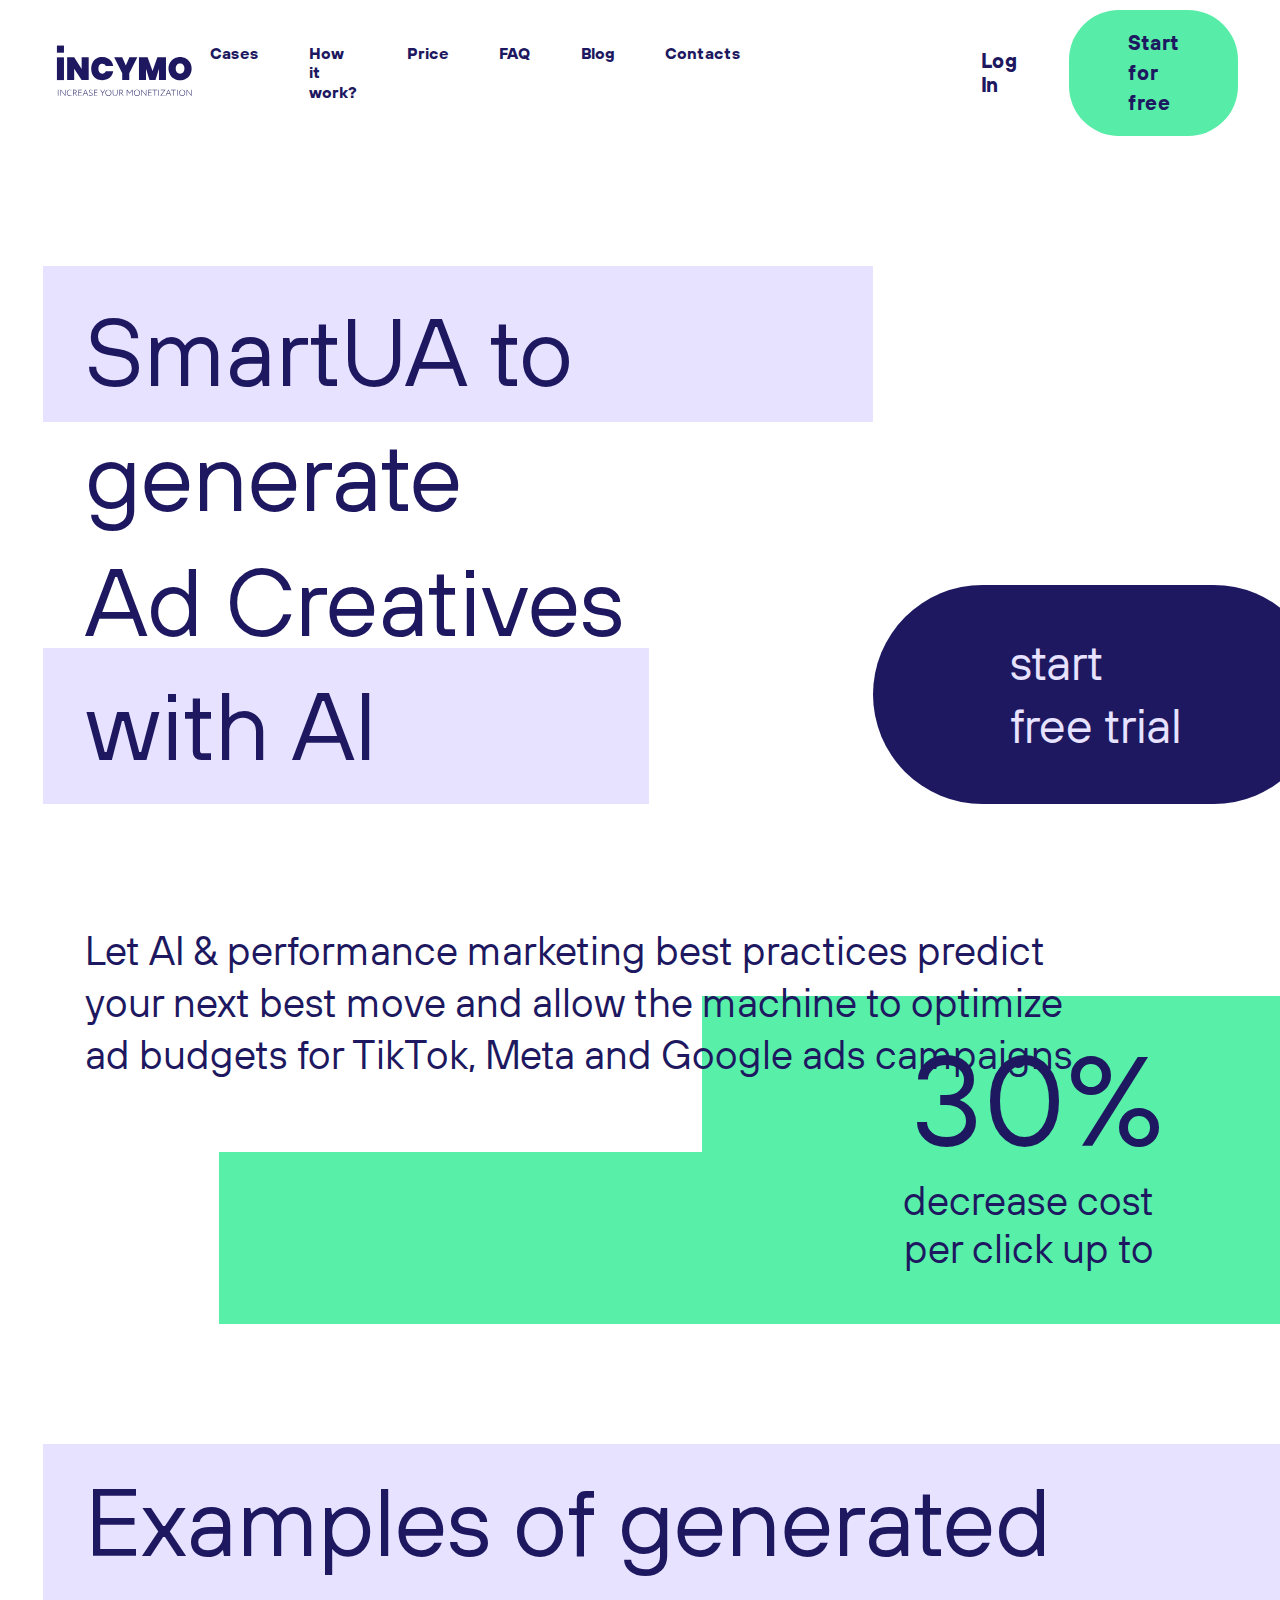
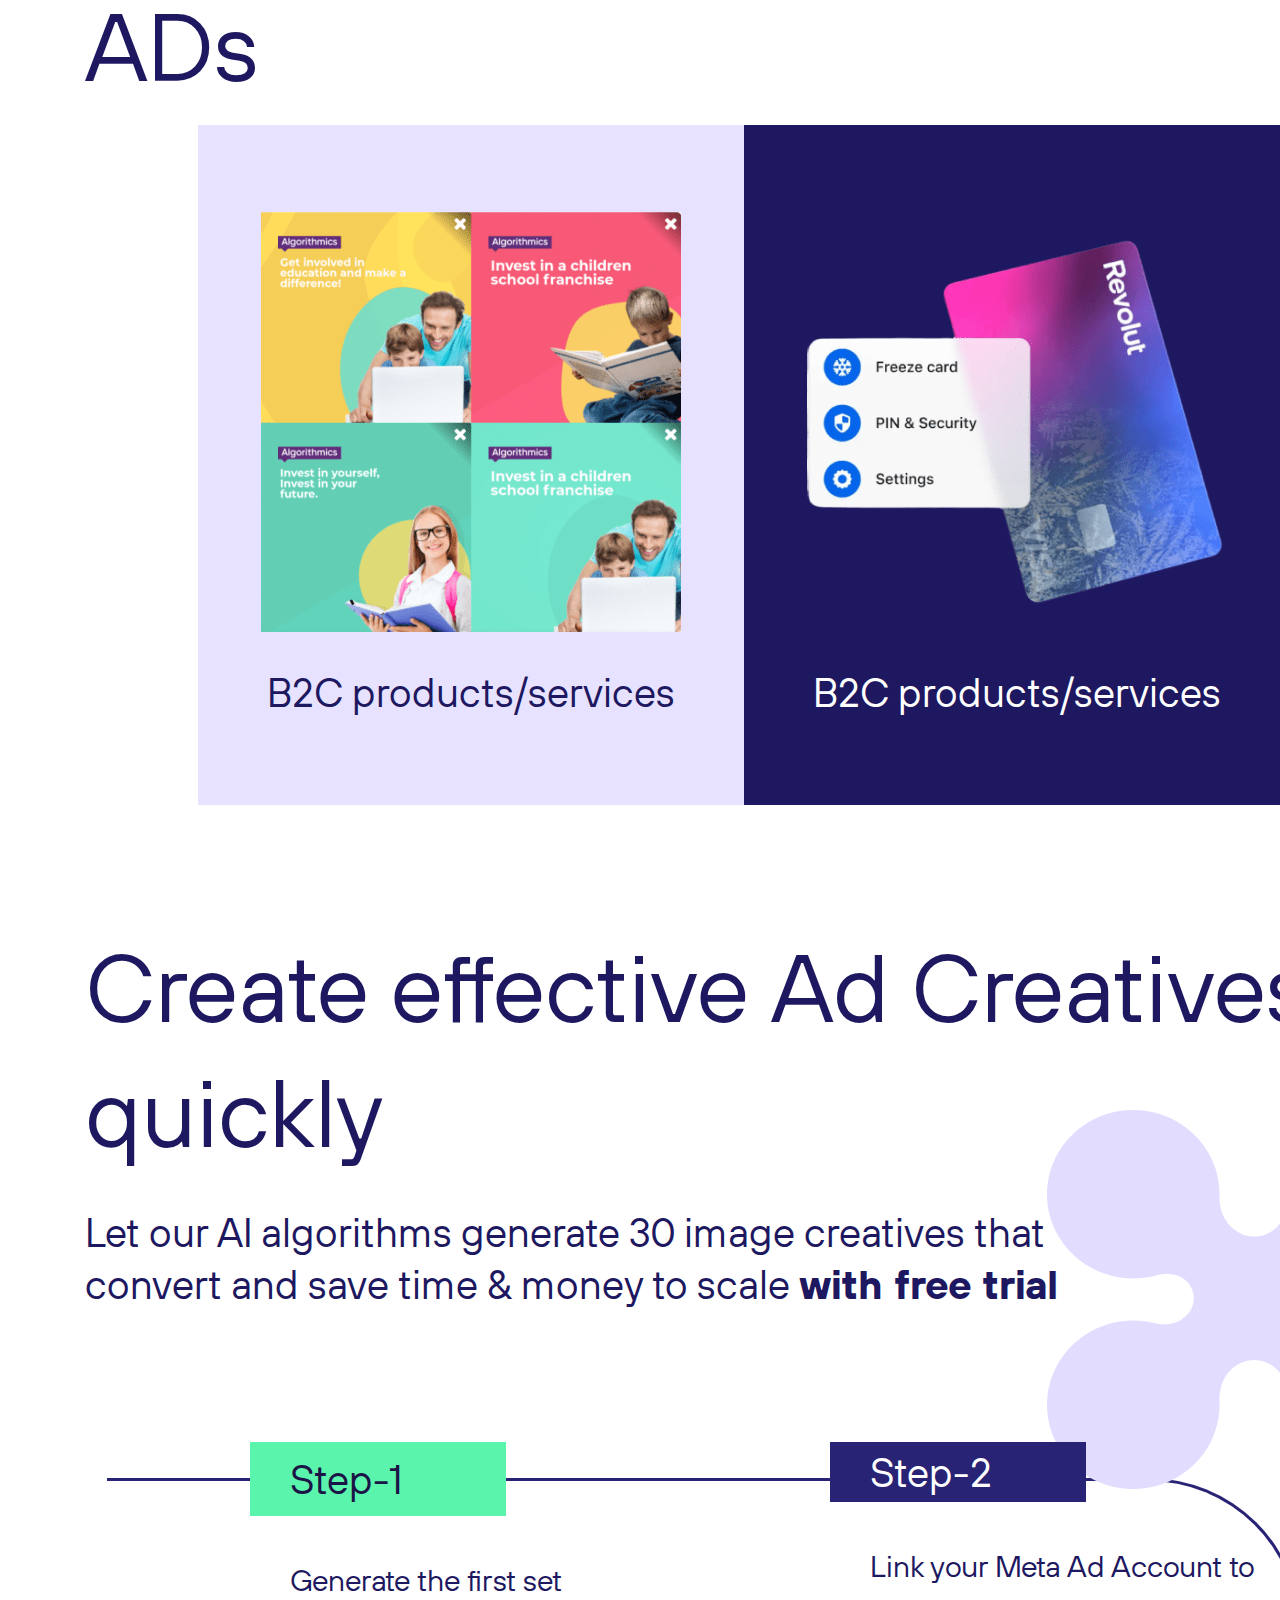
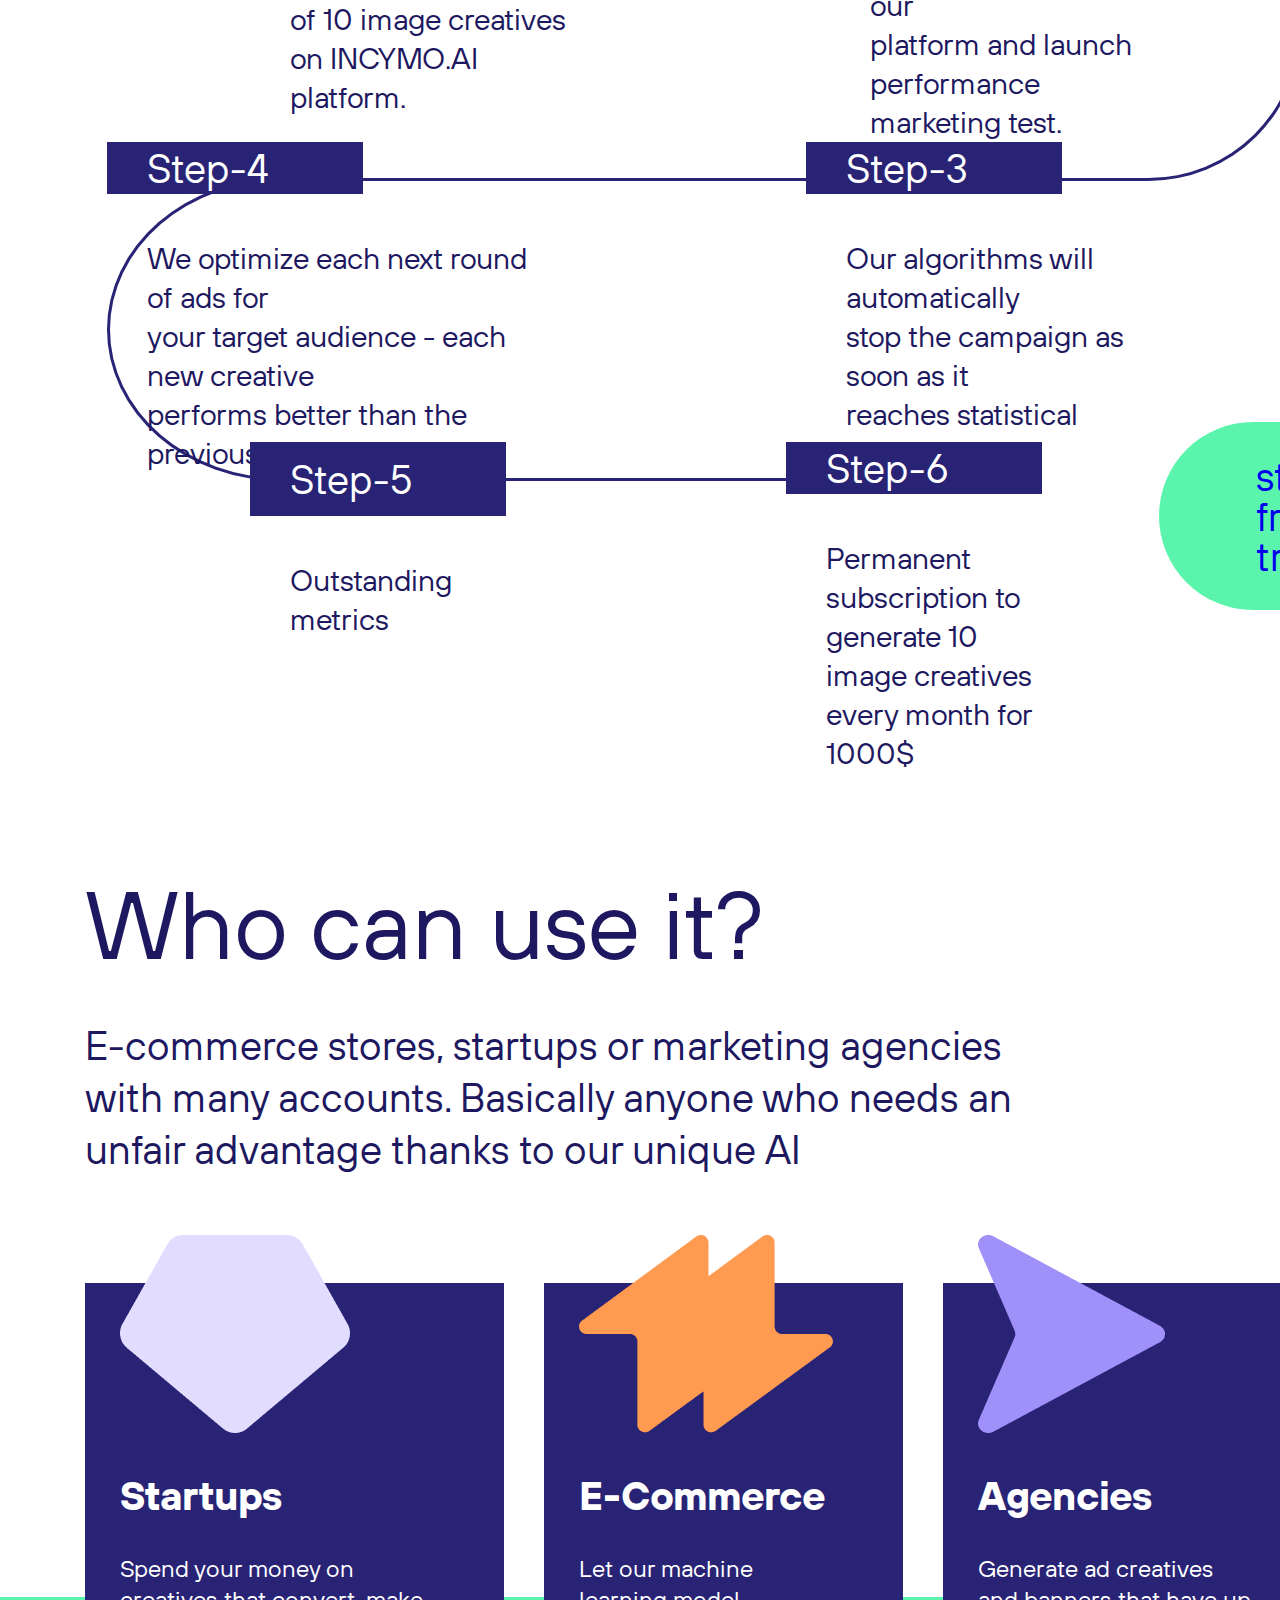
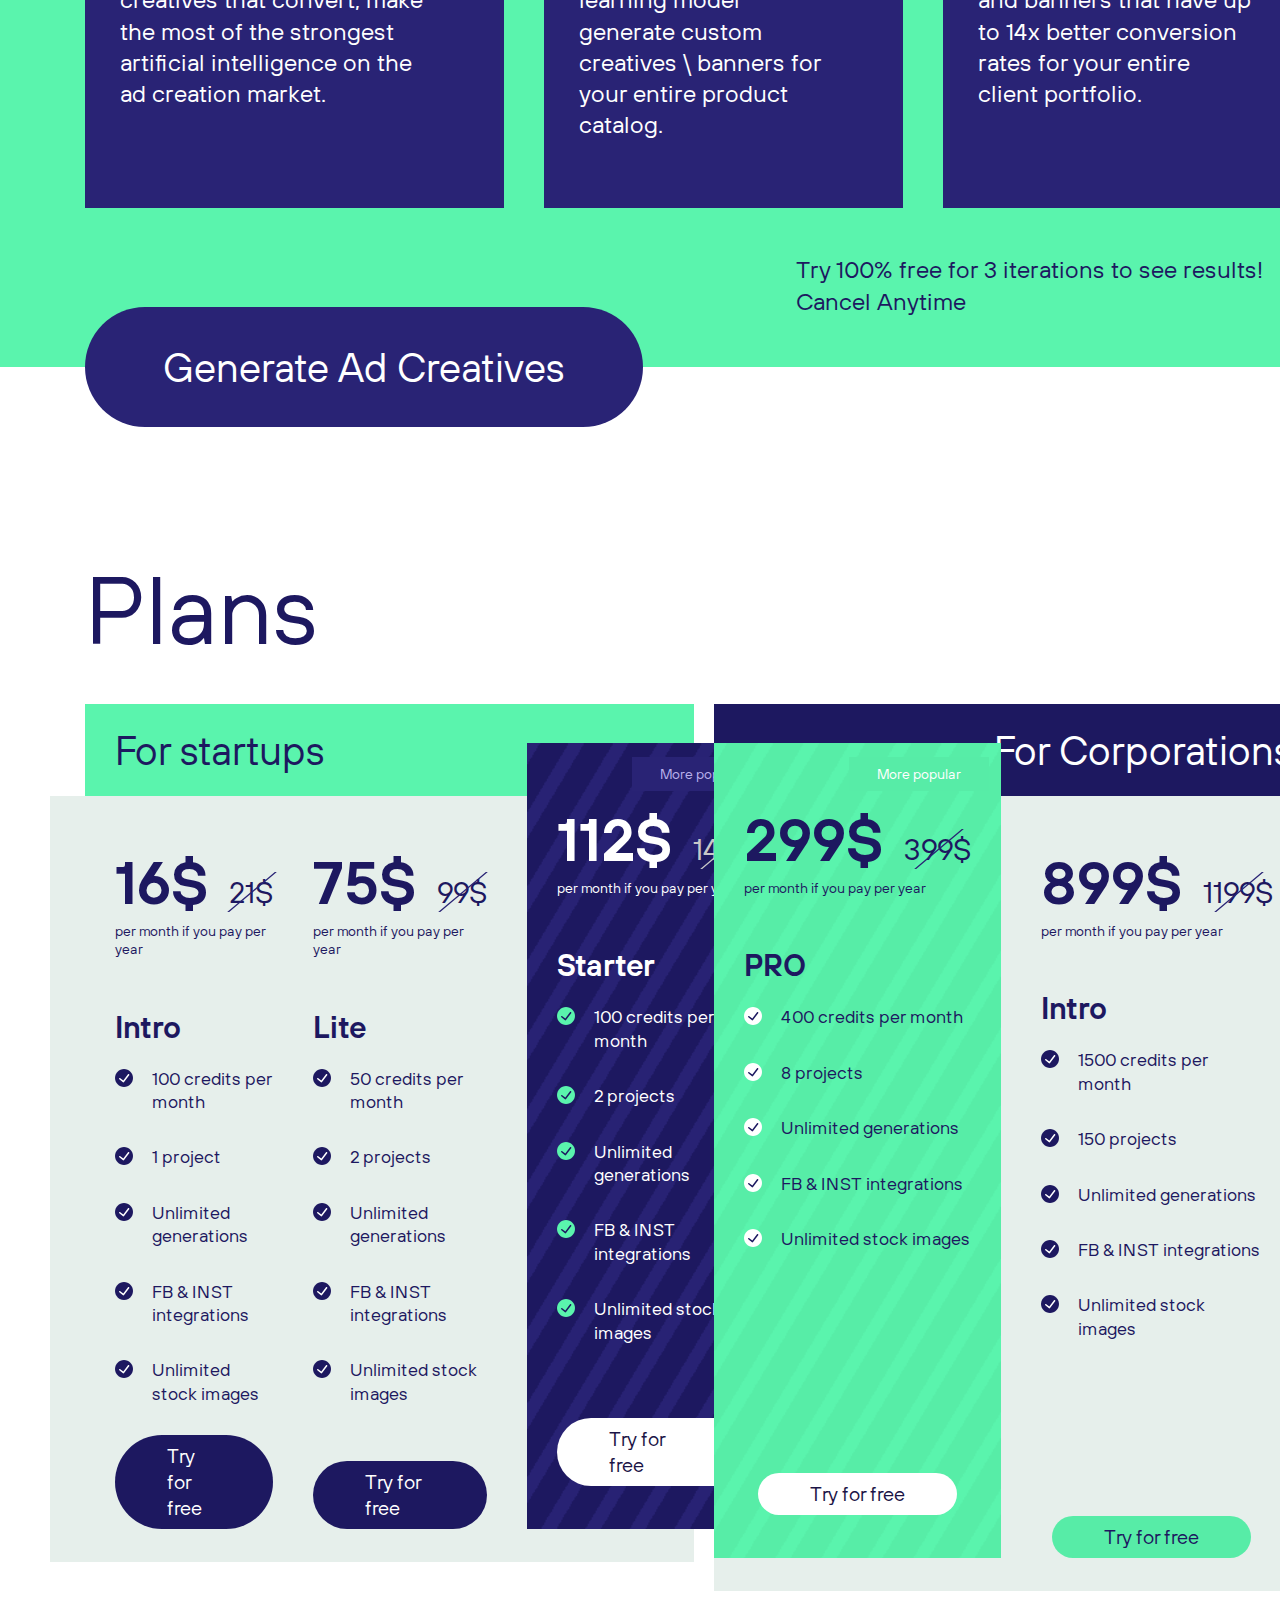
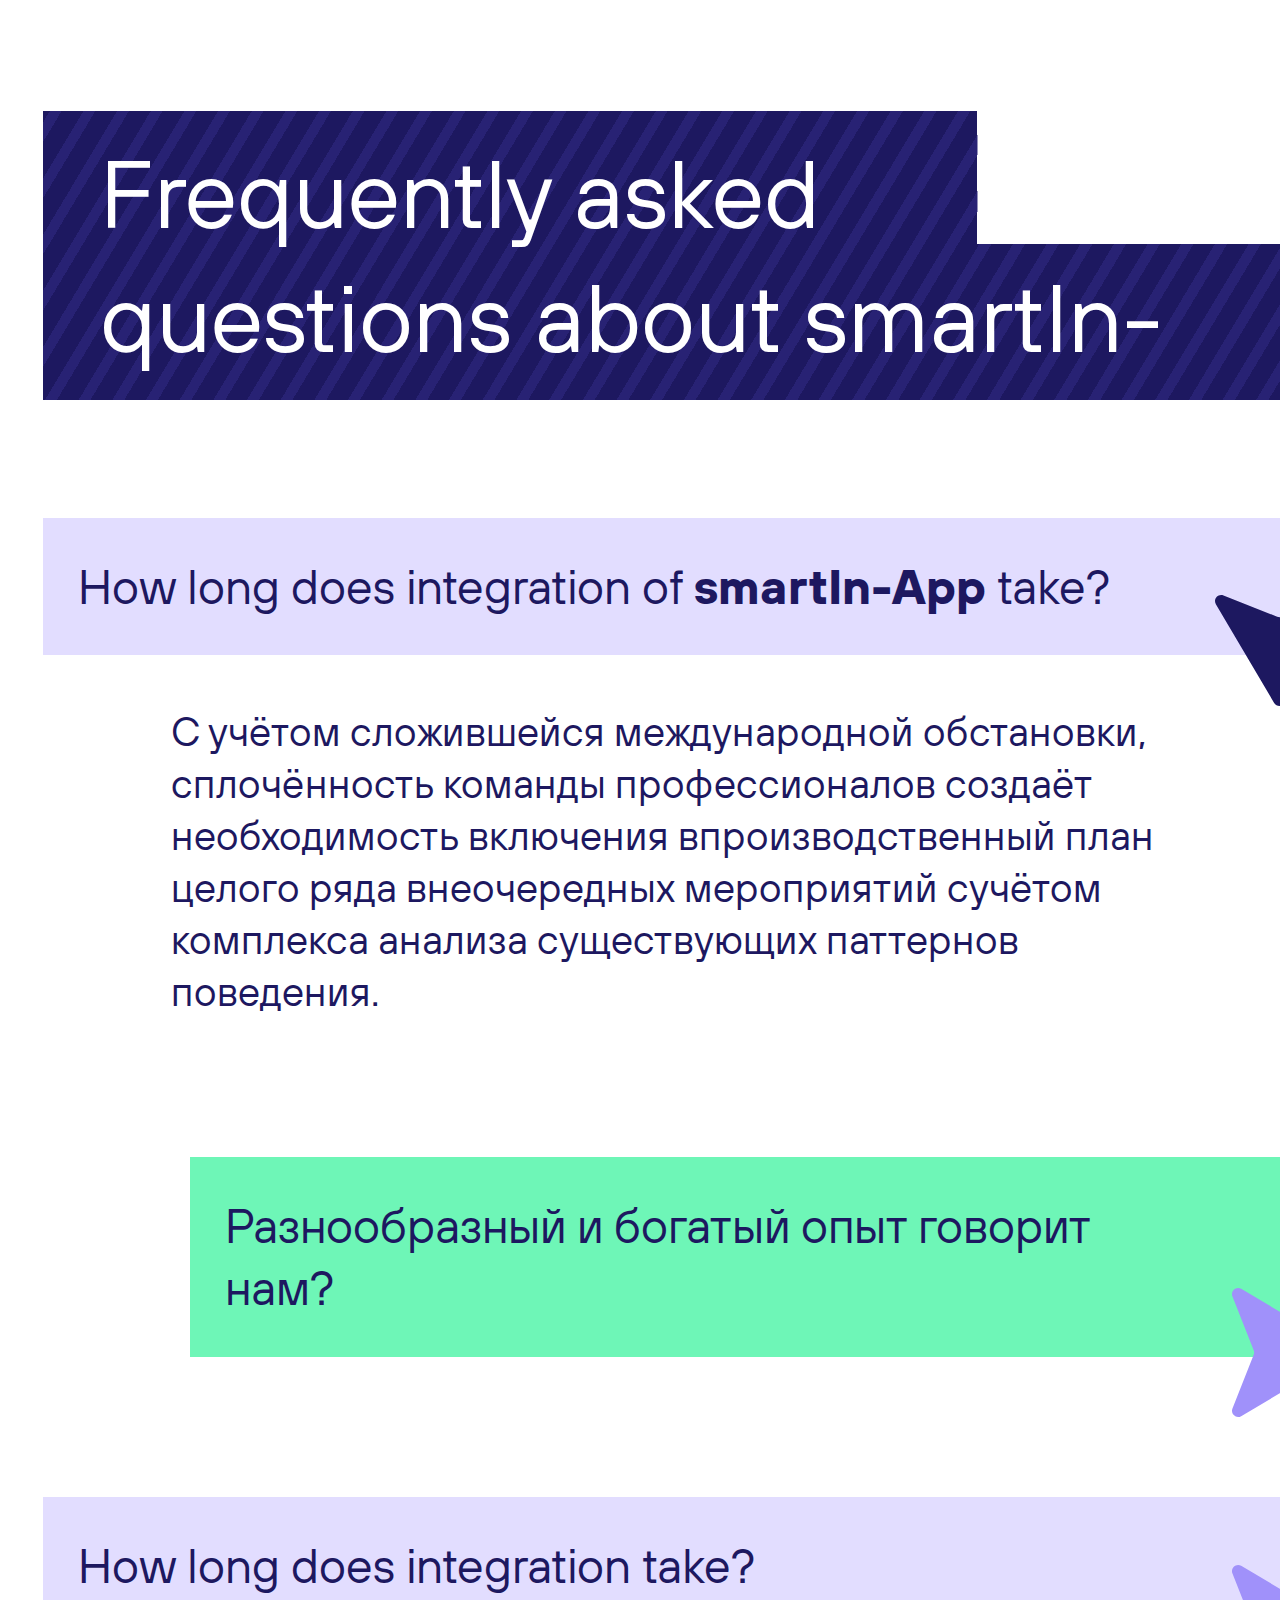
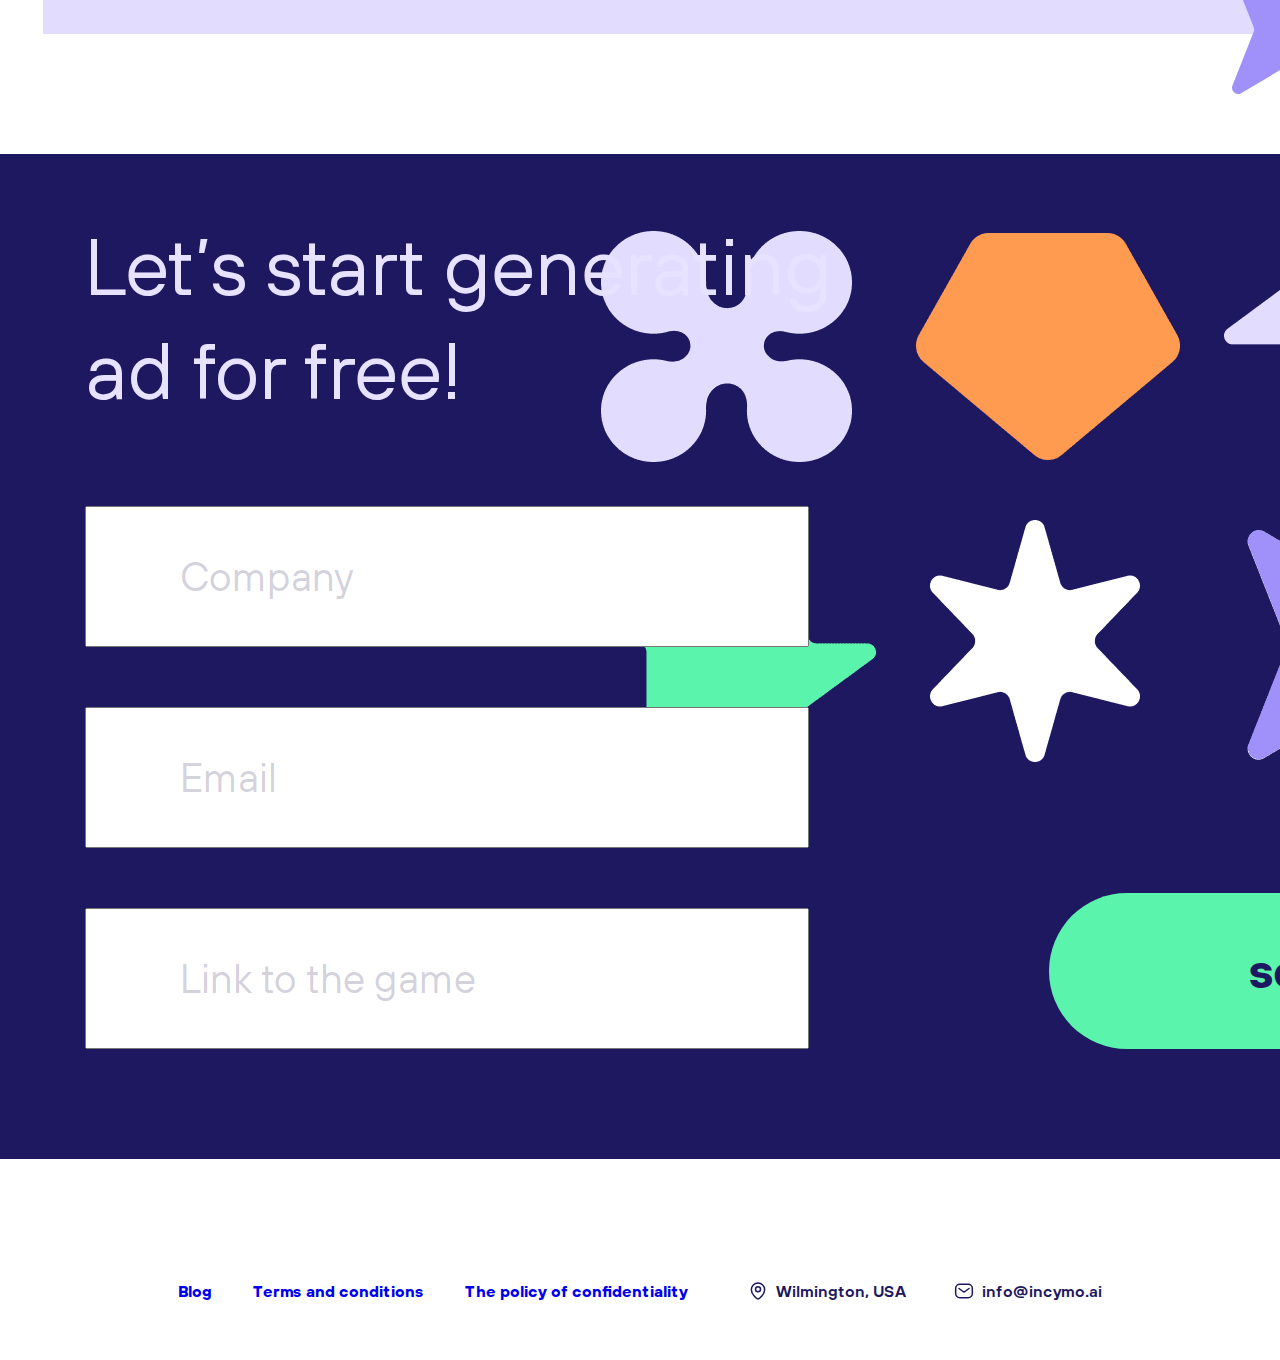
==== index.html @ ba951cc3 "." ====
<!DOCTYPE html>
<html lang="ru">
    <head>
        <meta charset="utf-8">
        <meta http-equiv="X-UA-Compatible" content="IE=edge">
        <title>SmartUA</title>
        <meta name="theme-color" content="#fff">
        <meta name="apple-mobile-web-app-status-bar-style" content="black-translucent">
        <meta name="viewport" content="width=device-width, user-scalable=no, initial-scale=1.0, maximum-scale=1.0, minimum-scale=1.0">
        <link rel="shortcut icon" href="img/favicons/favicon.ico" type="image/x-icon">
        <link rel="icon" sizes="16x16" href="img/favicons/favicon-16x16.png" type="image/png">
        <link rel="icon" sizes="32x32" href="img/favicons/favicon-32x32.png" type="image/png">
        <link rel="apple-touch-icon-precomposed" href="img/favicons/apple-touch-icon-precomposed.png">
        <link rel="apple-touch-icon" href="img/favicons/apple-touch-icon.png">
        <link rel="apple-touch-icon" sizes="57x57" href="img/favicons/apple-touch-icon-57x57.png">
        <link rel="apple-touch-icon" sizes="60x60" href="img/favicons/apple-touch-icon-60x60.png">
        <link rel="apple-touch-icon" sizes="72x72" href="img/favicons/apple-touch-icon-72x72.png">
        <link rel="apple-touch-icon" sizes="76x76" href="img/favicons/apple-touch-icon-76x76.png">
        <link rel="apple-touch-icon" sizes="114x114" href="img/favicons/apple-touch-icon-114x114.png">
        <link rel="apple-touch-icon" sizes="120x120" href="img/favicons/apple-touch-icon-120x120.png">
        <link rel="apple-touch-icon" sizes="144x144" href="img/favicons/apple-touch-icon-144x144.png">
        <link rel="apple-touch-icon" sizes="152x152" href="img/favicons/apple-touch-icon-152x152.png">
        <link rel="apple-touch-icon" sizes="167x167" href="img/favicons/apple-touch-icon-167x167.png">
        <link rel="apple-touch-icon" sizes="180x180" href="img/favicons/apple-touch-icon-180x180.png">
        <link rel="apple-touch-icon" sizes="1024x1024" href="img/favicons/apple-touch-icon-1024x1024.png">
        <link rel="stylesheet" href="styles/main.min.css">
    </head>
    <body>
        <header class="header">
    <div class="container">
        <div class="header__content">
            <a href="#" class="header__logo">
                <img src="../../../img/logo.svg" alt="Incymo.AI">
            </a>
            <nav class="header__nav">
                <a href="#cases" class="header__nav-item">Cases</a>
                <a href="#how-it-works" class="header__nav-item">How it work?</a>
                <a href="#plans" class="header__nav-item">Price</a>
                <a href="#faq" class="header__nav-item">FAQ</a>
                <a href="#blog" class="header__nav-item">Blog</a>
                <a href="#contacts" class="header__nav-item">Contacts</a>
            </nav>
            <div class="header__buttons">
                <a href="#" class="header__buttons-link">Log In</a>
                <a href="#" class="header__buttons-btn">Start for free</a>
            </div>
        </div>
    </div>
</header>
        <main class="page">
            <div class="page__content">
                <div class="container">
                    <section class="first">
                        <div class="first__top">
                            <div class="title title-bg">
                                <h1>
                                    SmartUA to generate<br/>
                                    Ad Creatives with AI
                                </h1>
                            </div>
                            <a href="#" class="first__btn">start free trial</a>
                        </div>
                        <div class="first__text">
                            <p>Let AI & performance marketing best practices predict your next best move and allow the machine to optimize ad budgets for TikTok, Meta and Google ads campaigns</p>
                            <div class="first__text-deal">
                                <div class="first__text-deal--text">
                                    <span>30%</span>
                                    decrease cost<br/> per click up to
                                </div>
                            </div>
                        </div>
                    </section>

                    <section id="cases" class="examples">
                        <div class="title title-bg title-single-line">
                            <h2>Examples of generated ADs</h2>
                        </div>
                        <div class="examples__items">
                            <div class="examples__item">
                                <img src="img/index/example-1.png" alt="B2C products/services">
                                <p>B2C products/services</p>
                            </div>
                            <div class="examples__item">
                                <img src="img/index/example-2.png" alt="B2C products/services">
                                <p>B2C products/services</p>
                            </div>
                            <div class="examples__item">
                                <img src="img/index/example-3.png" alt="Gaming">
                                <p>Gaming</p>
                            </div>
                        </div>
                    </section>
                    <section id="how-it-works" class="inc-padding steps">
                        <img class="steps__bg" src="img/index/steps-bg.png" alt="Image">
                        <div class="title">
                            <h3>Create effective Ad Creatives quickly</h3>
                        </div>
                        <p class="description">Let our AI algorithms generate 30 image creatives that convert and save time & money to scale  <span>with free trial</span></p>
                        <div class="steps__road">
                            <div class="steps__road-group">
                                <div class="steps__road-item steps__road-item--1">
                                    <div class="steps__road-item--num">Step-1</div>
                                    <p class="steps__road-item--text">
                                        Generate the first set<br/>
                                        of 10 image creatives<br/>
                                        on INCYMO.AI platform.
                                    </p>
                                </div>
                                <div class="steps__road-item steps__road-item--2">
                                    <div class="steps__road-item--num">Step-2</div>
                                    <p class="steps__road-item--text">
                                        Link your Meta Ad Account to our<br/>
                                        platform and launch performance<br/>
                                        marketing test.
                                    </p>
                                </div>
                            </div>
                            <div class="steps__road-group steps__road-group--reverse">
                                <div class="steps__road-item steps__road-item--3">
                                    <div class="steps__road-item--num">Step-3</div>
                                    <p class="steps__road-item--text">
                                        Our algorithms will automatically<br/>
                                        stop the campaign as soon as it<br/>
                                        reaches statistical significance.
                                    </p>
                                </div>
                                <div class="steps__road-item steps__road-item--4">
                                    <div class="steps__road-item--num">Step-4</div>
                                    <p class="steps__road-item--text">
                                        We optimize each next round of ads for<br/>
                                        your target audience - each new creative<br/>
                                        performs better than the previous one.
                                    </p>
                                </div>
                            </div>
                            <div class="steps__road-group">
                                <div class="steps__road-item steps__road-item--5">
                                    <div class="steps__road-item--num">Step-5</div>
                                    <p class="steps__road-item--text">
                                        Outstanding metrics
                                    </p>
                                </div>
                                <div class="steps__road-item steps__road-item--6">
                                    <div class="steps__road-item--num">Step-6</div>
                                    <p class="steps__road-item--text">
                                        Permanent subscription to<br/>
                                        generate 10 image creatives<br/>
                                        every month for 1000$
                                    </p>
                                </div>
                                <div class="steps__road-item steps__road-item--btn">
                                    <a href="#">start free trial</a>
                                </div>
                            </div>
                        </div>
                    </section>
                    <section class="use inc-padding">
                        <div class="title">
                            <h4>Who can use it?</h4>
                        </div>
                        <p class="description">
                            E-commerce stores, startups or marketing agencies with  many accounts. Basically anyone who needs an unfair advantage thanks to our unique AI
                        </p>
                        <div class="use__items">
                            <div class="use__item">
                                <img src="img/index/use-1.png" alt="Startups">
                                <div class="use__item-title">Startups</div>
                                <p>Spend your money on creatives that convert, make the most of the strongest artificial intelligence on the ad creation market. </p>
                            </div>
                            <div class="use__item">
                                <img src="img/index/use-2.png" alt="E-Commerce">
                                <div class="use__item-title">E-Commerce</div>
                                <p>Let our machine learning model generate custom creatives \  banners for your entire product catalog.</p>
                            </div>
                            <div class="use__item">
                                <img src="img/index/use-3.png" alt="Agencies">
                                <div class="use__item-title">Agencies</div>
                                <p>Generate ad creatives and banners that have up to 14x better conversion rates for your entire client portfolio.</p>
                            </div>
                        </div>
                        <div class="use__bottom">
                            <a href="#">Generate Ad Creatives</a>
                            <p>Try 100% free for 3 iterations to see results!<br/> Cancel Anytime</p>
                        </div>
                    </section>
                    <section id="plans" class="plans inc-padding">
                        <div class="title">
                            <h4>Plans</h4>
                        </div>
                        <div class="plans__groups">
                            <div class="plans__group">
                                <div class="plans__group-heading">For startups</div>
                                <div class="plans__group-items">
                                    <div class="plans__group-item">
                                        <div class="plans__group-item--price">
                                            16$
                                            <span>21$</span>
                                        </div>
                                        <div class="plans__group-item--notice">per month if you pay per year</div>
                                        <div class="plans__group-item--title">Intro</div>
                                        <div class="plans__group-item--list">
                                            <div>
                                                <img src="img/check-1.svg" alt="Check">
                                                <span>100 credits per month</span>
                                            </div>
                                            <div>
                                                <img src="img/check-1.svg" alt="Check">
                                                <span>1 project</span>
                                            </div>
                                            <div>
                                                <img src="img/check-1.svg" alt="Check">
                                                <span>Unlimited generations</span>
                                            </div>
                                            <div>
                                                <img src="img/check-1.svg" alt="Check">
                                                <span>FB & INST integrations</span>
                                            </div>
                                            <div>
                                                <img src="img/check-1.svg" alt="Check">
                                                <span>Unlimited stock images</span>
                                            </div>
                                        </div>
                                        <a href="#" class="plans__group-item--btn">Try for free</a>
                                    </div>
                                    <div class="plans__group-item">
                                        <div class="plans__group-item--price">
                                            75$
                                            <span>99$</span>
                                        </div>
                                        <div class="plans__group-item--notice">per month if you pay per year</div>
                                        <div class="plans__group-item--title">Lite</div>
                                        <div class="plans__group-item--list">
                                            <div>
                                                <img src="img/check-1.svg" alt="Check">
                                                <span>50 credits per month</span>
                                            </div>
                                            <div>
                                                <img src="img/check-1.svg" alt="Check">
                                                <span>2 projects</span>
                                            </div>
                                            <div>
                                                <img src="img/check-1.svg" alt="Check">
                                                <span>Unlimited generations</span>
                                            </div>
                                            <div>
                                                <img src="img/check-1.svg" alt="Check">
                                                <span>FB & INST integrations</span>
                                            </div>
                                            <div>
                                                <img src="img/check-1.svg" alt="Check">
                                                <span>Unlimited stock images</span>
                                            </div>
                                        </div>
                                        <a href="#" class="plans__group-item--btn">Try for free</a>
                                    </div>
                                    <div class="plans__group-item priority blue">
                                        <div class="plans__group-item--badge">More popular</div>
                                        <div class="plans__group-item--price">
                                            112$
                                            <span>149$</span>
                                        </div>
                                        <div class="plans__group-item--notice">per month if you pay per year</div>
                                        <div class="plans__group-item--title">Starter</div>
                                        <div class="plans__group-item--list">
                                            <div>
                                                <img src="img/check-2.svg" alt="Check">
                                                <span>100 credits per month</span>
                                            </div>
                                            <div>
                                                <img src="img/check-2.svg" alt="Check">
                                                <span>2 projects</span>
                                            </div>
                                            <div>
                                                <img src="img/check-2.svg" alt="Check">
                                                <span>Unlimited generations</span>
                                            </div>
                                            <div>
                                                <img src="img/check-2.svg" alt="Check">
                                                <span>FB & INST integrations</span>
                                            </div>
                                            <div>
                                                <img src="img/check-2.svg" alt="Check">
                                                <span>Unlimited stock images</span>
                                            </div>
                                        </div>
                                        <a href="#" class="plans__group-item--btn">Try for free</a>
                                    </div>
                                </div>
                            </div>
                            <div class="plans__group">
                                <div class="plans__group-heading">For Corporations</div>
                                <div class="plans__group-items">
                                    <div class="plans__group-item priority green">
                                        <div class="plans__group-item--badge">More popular</div>
                                        <div class="plans__group-item--price">
                                            299$
                                            <span>399$</span>
                                        </div>
                                        <div class="plans__group-item--notice">per month if you pay per year</div>
                                        <div class="plans__group-item--title">PRO</div>
                                        <div class="plans__group-item--list">
                                            <div>
                                                <img src="img/check-3.svg" alt="Check">
                                                <span>400 credits per month</span>
                                            </div>
                                            <div>
                                                <img src="img/check-3.svg" alt="Check">
                                                <span>8 projects</span>
                                            </div>
                                            <div>
                                                <img src="img/check-3.svg" alt="Check">
                                                <span>Unlimited generations</span>
                                            </div>
                                            <div>
                                                <img src="img/check-3.svg" alt="Check">
                                                <span>FB & INST integrations</span>
                                            </div>
                                            <div>
                                                <img src="img/check-3.svg" alt="Check">
                                                <span>Unlimited stock images</span>
                                            </div>
                                        </div>
                                        <a href="#" class="plans__group-item--btn">Try for free</a>
                                    </div>
                                    <div class="plans__group-item">
                                        <div class="plans__group-item--price">
                                            899$
                                            <span>1199$</span>
                                        </div>
                                        <div class="plans__group-item--notice">per month if you pay per year</div>
                                        <div class="plans__group-item--title">Intro</div>
                                        <div class="plans__group-item--list">
                                            <div>
                                                <img src="img/check-1.svg" alt="Check">
                                                <span>1500 credits per month</span>
                                            </div>
                                            <div>
                                                <img src="img/check-1.svg" alt="Check">
                                                <span>150 projects</span>
                                            </div>
                                            <div>
                                                <img src="img/check-1.svg" alt="Check">
                                                <span>Unlimited generations</span>
                                            </div>
                                            <div>
                                                <img src="img/check-1.svg" alt="Check">
                                                <span>FB & INST integrations</span>
                                            </div>
                                            <div>
                                                <img src="img/check-1.svg" alt="Check">
                                                <span>Unlimited stock images</span>
                                            </div>
                                        </div>
                                        <a href="#" class="plans__group-item--btn">Try for free</a>
                                    </div>
                                    <div class="plans__group-item">
                                        <div class="plans__group-item--price individual">
                                            $ individual
                                        </div>
                                        <div class="plans__group-item--notice individual">If your marketing budget is <span>over $100k</span> we have a special offer for you:</div>
                                        <div class="plans__group-item--list individual">
                                            <div>
                                                <img src="img/check-1.svg" alt="Check">
                                                <span>Personal manager</span>
                                            </div>
                                            <div>
                                                <img src="img/check-1.svg" alt="Check">
                                                <span>Preparation of materials for generation based on your brand book</span>
                                            </div>
                                            <div>
                                                <img src="img/check-1.svg" alt="Check">
                                                <span>Exclusive access to our premium advertising channels</span>
                                            </div>
                                        </div>
                                        <a href="#" class="plans__group-item--btn">Try for free</a>
                                    </div>
                                </div>
                            </div>
                        </div>
                    </section>

                    <section id="faq" class="faq">
  <div class="title">
    <h4>Frequently asked<br/> questions about smartIn-App</h4>
  </div>
  <div class="faq__items">
    <div class="faq__item">
      <div class="faq__item-question">
        <div>How long does integration of <span>smartIn-App</span> take?</div>
        <svg>
          <use xlink:href="img/sprites/sprite.svg#faq-arrow"></use>
        </svg>
      </div>
      <div class="faq__item-answer">
        С учётом сложившейся международной обстановки, сплочённость команды профессионалов создаёт необходимость включения впроизводственный план целого ряда внеочередных мероприятий сучётом комплекса анализа существующих паттернов поведения.
      </div>
    </div>
    <div class="faq__item">
      <div class="faq__item-question">
        <div>Разнообразный и богатый опыт говорит нам?</div>
        <svg>
          <use xlink:href="img/sprites/sprite.svg#faq-arrow"></use>
        </svg>
      </div>
      <div class="faq__item-answer">
        С учётом сложившейся международной обстановки, сплочённость команды профессионалов создаёт необходимость включения впроизводственный план целого ряда внеочередных мероприятий сучётом комплекса анализа существующих паттернов поведения.
      </div>
    </div>
    <div class="faq__item">
      <div class="faq__item-question">
        <div>How long does integration take?</div>
        <svg>
          <use xlink:href="img/sprites/sprite.svg#faq-arrow"></use>
        </svg>
      </div>
      <div class="faq__item-answer">
        С учётом сложившейся международной обстановки, сплочённость команды профессионалов создаёт необходимость включения впроизводственный план целого ряда внеочередных мероприятий сучётом комплекса анализа существующих паттернов поведения.
      </div>
    </div>
  </div>
</section>

                    <div class="row">
                        <section class="contactForm">
  <h4>Let’s start generating<br/> ad for free!</h4>
  <form class="contactForm__form">
    <div class="contactForm__form-inputs">
      <input type="text" placeholder="Company" name="company" aria-label="Company">
      <input type="email" placeholder="Email" name="email" aria-label="Email">
      <input type="text" placeholder="Link to the game" name="link" aria-label="Link to the game">
    </div>
    <button type="submit" class="contactForm__form-btn">send</button>
  </form>
</section>
                    </div>


                </div>
            </div>
        </main>

        <footer class="footer">
    <nav class="footer__nav">
        <a href="#" class="footer__nav-item">Blog</a>
        <a href="#" class="footer__nav-item">Terms and conditions</a>
        <a href="#" class="footer__nav-item">The policy of confidentiality</a>
    </nav>
    <div class="footer__contacts">
        <div class="footer__contacts-item">
            <svg>
                <use xlink:href="img/sprites/sprite.svg#location"></use>
            </svg>
            Wilmington, USA
        </div>
        <div class="footer__contacts-item">
            <svg>
                <use xlink:href="img/sprites/sprite.svg#email"></use>
            </svg>
            <a href="mailto:info@incymo.ai" target="_blank">info@incymo.ai</a>
        </div>
    </div>
</footer>

        <script src="js/vendor.min.js"></script>
        <script src="js/main.min.js"></script>
    </body>
</html>
---- styles/main.min.css ----
html{line-height:1.15;-webkit-text-size-adjust:100%}body{margin:0}details,main{display:block}h1{font-size:2em}hr{box-sizing:content-box;height:0;overflow:visible}code,kbd,pre,samp{font-family:monospace,monospace;font-size:1em}a{background-color:transparent;text-decoration:none;transition:.3s}abbr[title]{border-bottom:none;text-decoration:underline;-webkit-text-decoration:underline dotted;text-decoration:underline dotted}b,strong{font-weight:bolder}small{font-size:80%}sub,sup{font-size:75%;line-height:0;position:relative;vertical-align:baseline}sub{bottom:-.25em}sup{top:-.5em}img{border-style:none}button,input,optgroup,select,textarea{font-family:inherit;font-size:100%;line-height:1.15;margin:0}button,input{overflow:visible}button,select{text-transform:none}[type=button],[type=reset],[type=submit],button{-webkit-appearance:button}[type=button]::-moz-focus-inner,[type=reset]::-moz-focus-inner,[type=submit]::-moz-focus-inner,button::-moz-focus-inner{border-style:none;padding:0}[type=button]:-moz-focusring,[type=reset]:-moz-focusring,[type=submit]:-moz-focusring,button:-moz-focusring{outline:ButtonText dotted 1px}fieldset{padding:.35em .75em .625em}legend{box-sizing:border-box;color:inherit;display:table;max-width:100%;padding:0;white-space:normal}progress{vertical-align:baseline}textarea{overflow:auto}[type=checkbox],[type=radio]{box-sizing:border-box;padding:0}[type=number]::-webkit-inner-spin-button,[type=number]::-webkit-outer-spin-button{height:auto}[type=search]{-webkit-appearance:textfield;outline-offset:-2px}[type=search]::-webkit-search-decoration{-webkit-appearance:none}::-webkit-file-upload-button{-webkit-appearance:button;font:inherit}summary{display:list-item}[hidden],template{display:none}@font-face{font-family:"TT Hoves";src:url(../../fonts/TTHoves-Regular.woff) format("woff");src:local("TT Hoves Regular"),local("TTHoves-Regular"),url(../../fonts/TTHoves-Regular.woff2) format("woff2"),url(../../fonts/TTHoves-Regular.woff) format("woff");font-style:normal;font-weight:400}@font-face{font-family:"TT Hoves";src:url(../../fonts/TTHoves-DemiBold.woff) format("woff");src:local("TT Hoves DemiBold"),local("TTHoves-DemiBold"),url(../../fonts/TTHoves-DemiBold.woff2) format("woff2"),url(../../fonts/TTHoves-DemiBold.woff) format("woff");font-weight:600;font-style:normal}@font-face{font-family:"TT Hoves";src:url(../../fonts/TTHoves-Bold.woff) format("woff");src:local("TT Hoves Bold"),local("TTHoves-Bold"),url(../../fonts/TTHoves-Bold.woff2) format("woff2"),url(../../fonts/TTHoves-Bold.woff) format("woff");font-weight:700;font-style:normal}h1,h2,h3,h4,h5,h6,p,ul{margin:0;padding:0}body,html{font-family:"TT Hoves";font-weight:400;color:#1d1860;background:#fff}.container{width:100%;max-width:1784px;padding:0 76px 0 43px;margin:0 auto}.container-fluid{width:100%;padding:0}.row{margin:0 -76px 0 -43px}a:focus,a:hover{color:inherit}.page{padding-top:120px;width:100%;margin:146px auto 0}.page__content{display:flex;flex-direction:column}.title{display:flex;align-self:flex-start}.title h1,.title h2,.title h3,.title h4{font-weight:400;font-size:96px;line-height:130%}.title-bg{position:relative;padding:23px 224px 16px 42px}.title-bg h1,.title-bg h2,.title-bg h3,.title-bg h4{z-index:1}.title-bg:before{content:"";position:absolute;height:156px;background:#e6e2ff;top:0;left:0;width:100%}.title-bg:after{content:"";position:absolute;height:156px;background:#e6e2ff;bottom:0;left:0;width:calc(100% - 224px)}.title-single-line{padding-top:15px;padding-right:104px}.title-single-line:after{display:none}.description{font-size:40px;line-height:130%;max-width:994px;margin-top:32px}.description span{font-weight:700}section{display:flex;margin-bottom:120px}section.inc-padding{padding-left:42px}.first{flex-direction:column}.first__top{display:flex;margin-bottom:120px}.first__btn{background:#1d1860;border-radius:134px;font-size:48px;line-height:130%;color:#e6e2ff;padding:47px 137px;display:flex;align-items:center;align-self:flex-end;margin-left:auto}.first__btn:focus,.first__btn:hover{background:#251f7b;color:#e6e2ff}.first__text{display:flex;position:relative}.first__text p{max-width:994px;font-size:40px;line-height:130%;padding-left:42px;position:absolute;top:0;left:0}.first__text-deal{width:945px;height:328px;padding-right:159px;background:url(../../img/linear-green-bg.png) right bottom no-repeat;display:flex;justify-content:flex-end;align-self:flex-end;margin-left:auto;margin-top:72px}.first__text-deal--text{display:flex;flex-direction:column;align-self:flex-end;z-index:1;margin-bottom:52px;font-size:40px;line-height:120%;text-align:center}.first__text-deal--text span{font-size:128px;line-height:150%;margin-bottom:-20px;padding-left:20px}.examples{display:flex;flex-direction:column}.examples__items{margin-left:155px;display:flex;background:#e6e2ff}.examples__item{display:flex;flex-direction:column;align-items:center;flex-grow:1;padding:87px 63px}.examples__item:nth-of-type(2){background:#1d1860}.examples__item:nth-of-type(2) p{color:#fff}.examples__item p{margin-top:34px;text-align:center;font-size:40px;line-height:130%}.steps{flex-direction:column;position:relative}.steps__bg{position:absolute;top:185px;right:-76px;z-index:1}.steps__road{margin-top:132px;padding:0 22px}.steps__road-group{display:flex;height:300px;position:relative}.steps__road-group:before{content:"";position:absolute;left:0;right:350px;top:36px;height:3px;background:#292375}.steps__road-group:after{content:"";position:absolute;right:0;top:36px;border:3px solid #292375;border-radius:0 100% 100% 0/0 350px 350px 0;border-left:0;width:350px;height:calc(100% - 3px)}.steps__road-group--reverse{flex-direction:row-reverse}.steps__road-group--reverse:before{left:350px;right:350px}.steps__road-group--reverse:after{border-radius:350px 0 0 350px/100% 0 0 100%;border-right:0;border-left:3px solid #292375;left:0;right:auto}.steps__road-group:nth-of-type(3n):before{left:350px}.steps__road-group:last-of-type:after{display:none}.steps__road-item{display:flex;flex-direction:column;z-index:1}.steps__road-item--num{width:216px;height:74px;background:#292375;color:#fff;font-size:40px;line-height:52px;display:flex;align-items:center;padding-left:40px;align-self:flex-start}.steps__road-item--text{font-size:30px;line-height:130%;padding-left:40px;margin-top:45px}.steps__road-item--1{margin-left:143px}.steps__road-item--1 .steps__road-item--num{background:#5af4ad;color:#1b1446}.steps__road-item--2{margin-left:234px}.steps__road-item--3{margin-right:127px}.steps__road-item--4{margin-right:250px}.steps__road-item--5{margin-left:143px}.steps__road-item--6{margin-left:280px}.steps__road-item--btn{margin-left:117px;align-self:flex-start;margin-top:-20px}.steps__road-item--btn a{font-size:40px;padding:34px 97px;background:#5af4ad;border-radius:134px;line-height:1}.steps__road-item--btn a:focus,.steps__road-item--btn a:hover{background:#53de9e}.use{flex-direction:column;position:relative}.use:before{content:"";position:absolute;bottom:60px;left:-85px;right:-76px;height:370px;background:#5af4ad}.use__items{display:flex;margin-top:108px;z-index:1;margin-bottom:46px}.use__item{display:flex;flex-direction:column;flex-grow:1;background:#292375;padding:0 70px 68px 35px}.use__item:not(:last-of-type){margin-right:40px}.use__item img{align-self:flex-start;margin-top:-48px;margin-bottom:36px}.use__item-title{font-size:40px;line-height:130%;color:#fff;font-weight:700;margin-bottom:32px}.use__item p{font-size:24px;line-height:130%;color:#fff}.use__bottom{display:flex;justify-content:space-between;z-index:1}.use__bottom a{margin-top:53px;background:#292375;border-radius:134px;font-size:40px;line-height:130%;color:#fff;padding:34px 78px}.use__bottom a:focus,.use__bottom a:hover{background:#342d93}.use__bottom p{padding-right:60px;font-size:24px;line-height:130%}.plans{flex-direction:column}.plans__groups{margin-top:32px;display:flex}.plans__group{width:calc(50% - 10px);max-width:854px;display:flex;flex-direction:column}.plans__group:first-of-type{margin-right:20px}.plans__group:first-of-type .plans__group-heading{background:#5af4ad}.plans__group:first-of-type .plans__group-items{padding:48px 0 33px 65px;margin-left:-35px}.plans__group:last-of-type .plans__group-heading{background:#1d1860;color:#fff;text-align:right}.plans__group:last-of-type .plans__group-items{padding:48px 65px 33px 0;margin-right:-35px}.plans__group:last-of-type .plans__group-item--btn{background:#57eca7;color:#1d1860}.plans__group:last-of-type .plans__group-item--btn:focus,.plans__group:last-of-type .plans__group-item--btn:hover{background:#4cc98f}.plans__group-heading{font-size:40px;line-height:130%;padding:20px 30px}.plans__group-items{display:flex;align-items:flex-end;background:#e6efeb}.plans__group-item{flex-grow:1;max-width:221px;display:flex;flex-direction:column;height:100%}.plans__group-item.priority{max-width:242px;padding:58px 30px 43px;margin-top:-101px;position:relative}.plans__group-item.priority .plans__group-item--btn{background:#fff;color:#1b1446}.plans__group-item.priority .plans__group-item--btn:focus,.plans__group-item.priority .plans__group-item--btn:hover{color:#1b1446;background:#b8b8b8}.plans__group-item.priority.blue{background:url(../../img/index/plan-blue-bg.png);background-size:cover}.plans__group-item.priority.blue .plans__group-item--badge{background:#292375}.plans__group-item.priority.blue .plans__group-item--list,.plans__group-item.priority.blue .plans__group-item--notice,.plans__group-item.priority.blue .plans__group-item--price,.plans__group-item.priority.blue .plans__group-item--title{color:#fff}.plans__group-item.priority.blue .plans__group-item--price span{color:#c8c8c8}.plans__group-item.priority.blue .plans__group-item--price span:before{background:#c8c8c8}.plans__group-item.priority.green{background:url(../../img/index/plan-green-bg.png);background-size:cover}.plans__group-item.priority.green .plans__group-item--badge{background:#57eca7;color:#fff}.plans__group-item:not(:last-of-type){margin-right:40px}.plans__group-item--badge{font-size:14px;line-height:130%;color:#b9b1ec;padding:8px 28px;position:absolute;top:14px;right:12px}.plans__group-item--price{display:flex;align-items:flex-end;font-weight:600;font-size:60px;line-height:130%}.plans__group-item--price.individual{font-size:38px;margin-top:16px}.plans__group-item--price span{font-weight:400;font-size:30px;position:relative;line-height:1;margin-bottom:15px;margin-left:20px}.plans__group-item--price span:before{content:"";position:absolute;height:40px;width:2px;left:50%;top:0;bottom:0;margin:auto 0;background:#292375;transform:skewX(-50deg)}.plans__group-item--notice{font-size:14px;line-height:130%;margin-bottom:49px}.plans__group-item--notice.individual{font-size:18px;margin-top:31px;margin-bottom:37px}.plans__group-item--notice.individual span{font-weight:700}.plans__group-item--title{font-weight:600;font-size:30px;line-height:130%;margin-bottom:20px}.plans__group-item--list{display:flex;flex-direction:column;margin-bottom:30px}.plans__group-item--list.individual div:not(:last-of-type){margin-bottom:29px}.plans__group-item--list div{display:flex;align-items:flex-start;font-size:18px;line-height:130%}.plans__group-item--list div:not(:last-of-type){margin-bottom:32px}.plans__group-item--list div img{margin-right:19px;margin-top:2px}.plans__group-item--btn{padding:8px 52px;background:#1d1860;border-radius:48px;display:flex;align-self:center;font-size:20px;line-height:130%;color:#fff;margin-top:auto}.plans__group-item--btn:focus,.plans__group-item--btn:hover{color:#fff;background:#2b2489}.header{height:146px;display:flex;align-items:center;background:#fff;z-index:2;position:fixed;top:0;left:0;right:0}.header__content{display:flex;align-items:center;justify-content:space-between}.header__nav{display:flex;margin-right:240px;margin-left:auto}.header__nav-item{font-style:normal;font-weight:700;font-size:16px;line-height:120%;color:#1d1860;position:relative}.header__nav-item:before{content:"";position:absolute;bottom:-2px;left:0;width:0;height:2px;background:#1d1860;transition:.3s;overflow:hidden}.header__nav-item:hover:before{width:100%}.header__nav-item:not(:last-of-type){margin-right:50px}.header__buttons{display:flex;align-items:center}.header__buttons-link{font-weight:700;font-size:20px;line-height:120%;color:#1d1860;margin-right:52px}.header__buttons-btn{font-weight:700;font-size:20px;line-height:150%;color:#1d1860;padding:18px 59px;background:#57eca7;border-radius:50px}.header__buttons-btn:hover{background:#53de9e}.footer{padding:0 178px 57px;display:flex;align-items:center}.footer__nav{display:flex}.footer__nav-item{font-weight:700;font-size:16px;line-height:150%}.footer__nav-item:not(:last-of-type){margin-right:41px}.footer__contacts{display:flex;margin-left:auto}.footer__contacts-item{display:flex;align-items:center;font-weight:600;font-size:16px;line-height:150%;color:#1d1860}.footer__contacts-item:not(:last-of-type){margin-right:48px}.footer__contacts-item a{color:#1d1860}.footer__contacts-item svg{width:20px;height:20px;margin-right:8px}.faq{flex-direction:column}.faq .title{height:289px}.faq .title h4{background:url(../img/index/faq-title-bg.png);color:#fff;padding:20px 35px 0 57px}.faq__items{display:flex;flex-direction:column;margin-top:118px}.faq__item{display:flex;flex-direction:column;max-width:1525px}.faq__item:not(:last-of-type){margin-bottom:140px}.faq__item:nth-of-type(odd) .faq__item-question{background:#e2ddff}.faq__item:nth-of-type(even){margin-left:147px}.faq__item:nth-of-type(even) .faq__item-question{background:#6ef6b7}.faq__item.active .faq__item-question svg{transform:rotate(90deg);right:-12px}.faq__item.active .faq__item-question svg use{fill:#1d1860}.faq__item-question{padding:38px 155px 37px 35px;flex-grow:1;font-size:48px;line-height:130%;position:relative;cursor:pointer}.faq__item-question div span{font-weight:700}.faq__item-question svg{width:111px;height:129px;position:absolute;bottom:-60px;right:-20px;transition:.3s}.faq__item-question svg use{transition:.3s;fill:#a091fa}.faq__item-answer{padding-top:50px;font-size:40px;line-height:130%;align-self:center;max-width:80%;display:none}.contactForm{background:url(../img/contact-form-bg.png) top 74px right no-repeat,#1d1860;padding:60px 250px 110px 85px;display:flex;flex-direction:column}.contactForm h4{font-size:80px;line-height:130%;color:#e6e2ff;font-weight:400;margin-bottom:84px}.contactForm__form{display:flex}.contactForm__form-inputs{display:flex;flex-direction:column;width:885px}.contactForm__form-btn{align-self:flex-end;margin-left:240px;background:#5af4ad;border-radius:134px;padding:47px 200px;font-weight:700;font-size:48px;line-height:130%;color:#1d1860;cursor:pointer;border:0;transition:.3s}.contactForm__form-btn:focus,.contactForm__form-btn:hover{outline:0;background:#4dd094}.contactForm input{height:137px;font-size:40px;line-height:130%;padding:0 93px;color:rgba(27,20,70,.2);outline:0}.contactForm input::-moz-placeholder{color:rgba(27,20,70,.2)}.contactForm input::placeholder{color:rgba(27,20,70,.2)}.contactForm input:not(:last-of-type){margin-bottom:60px}
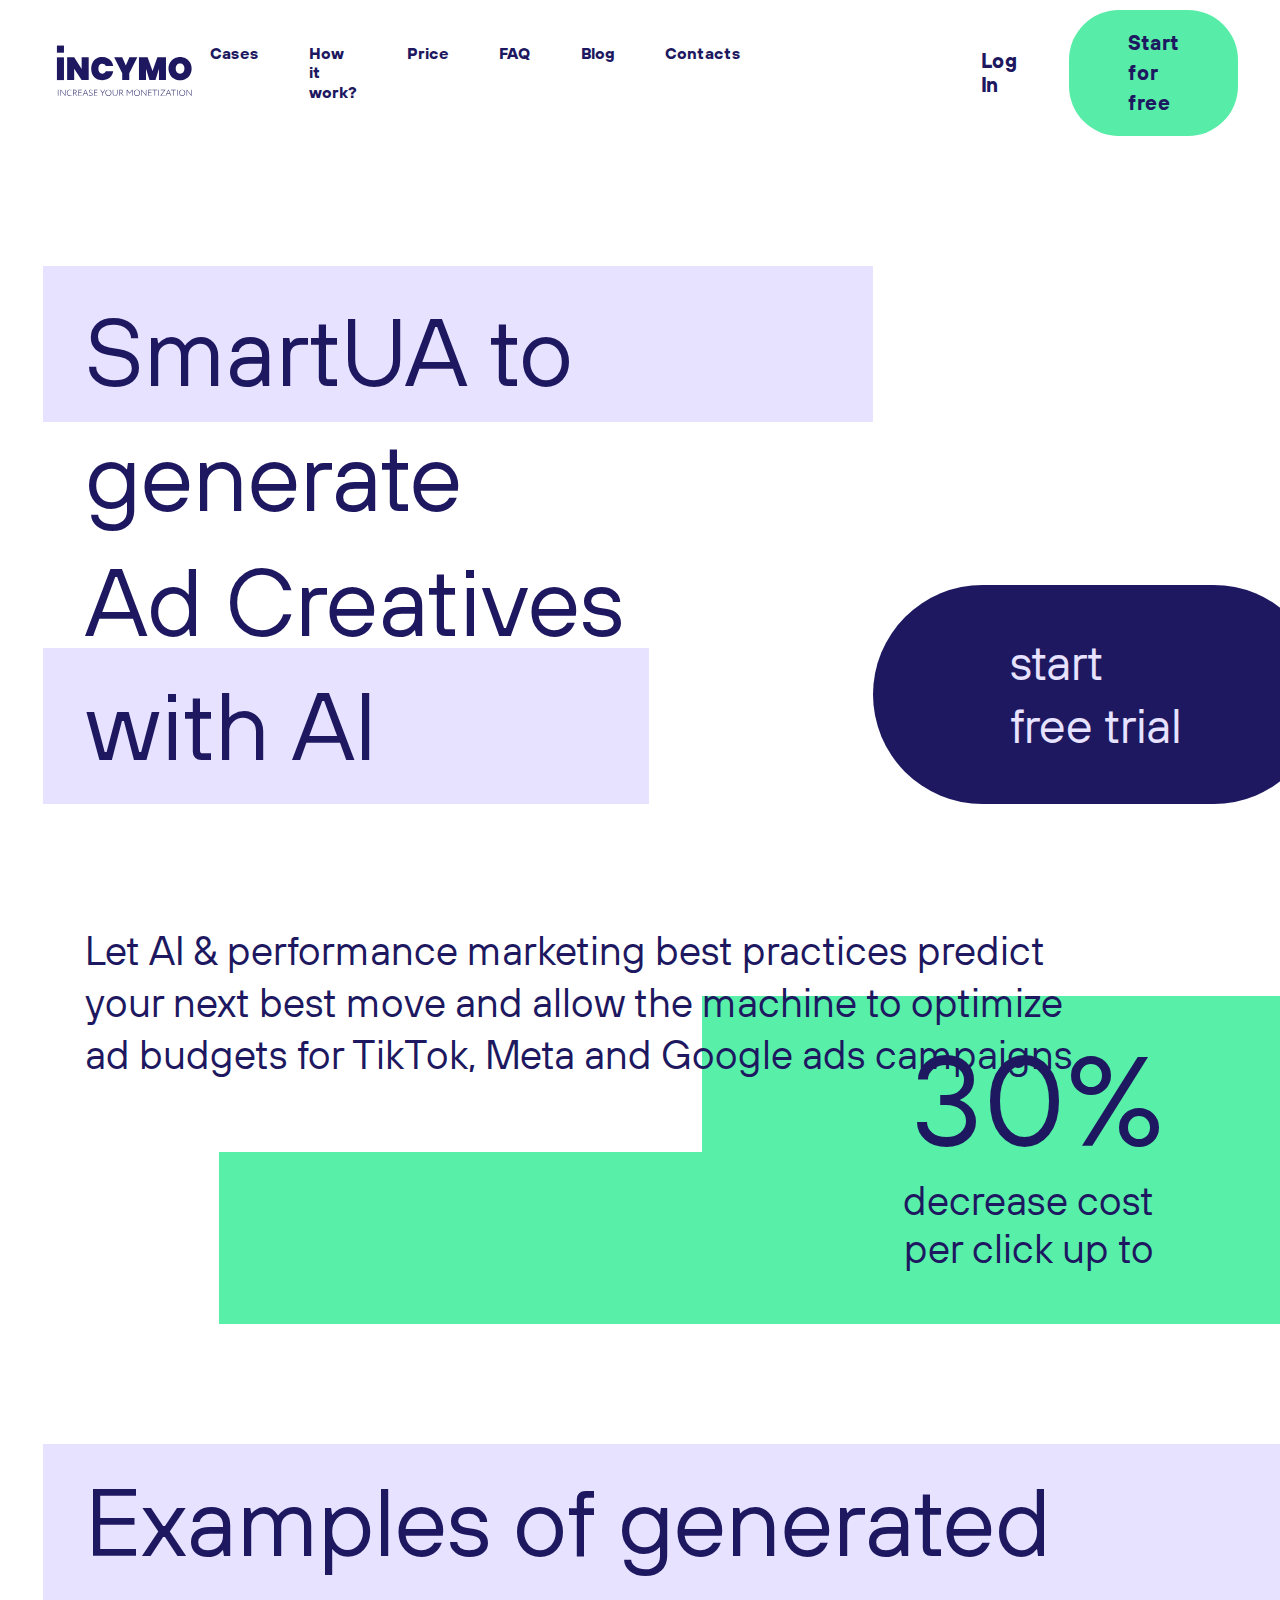
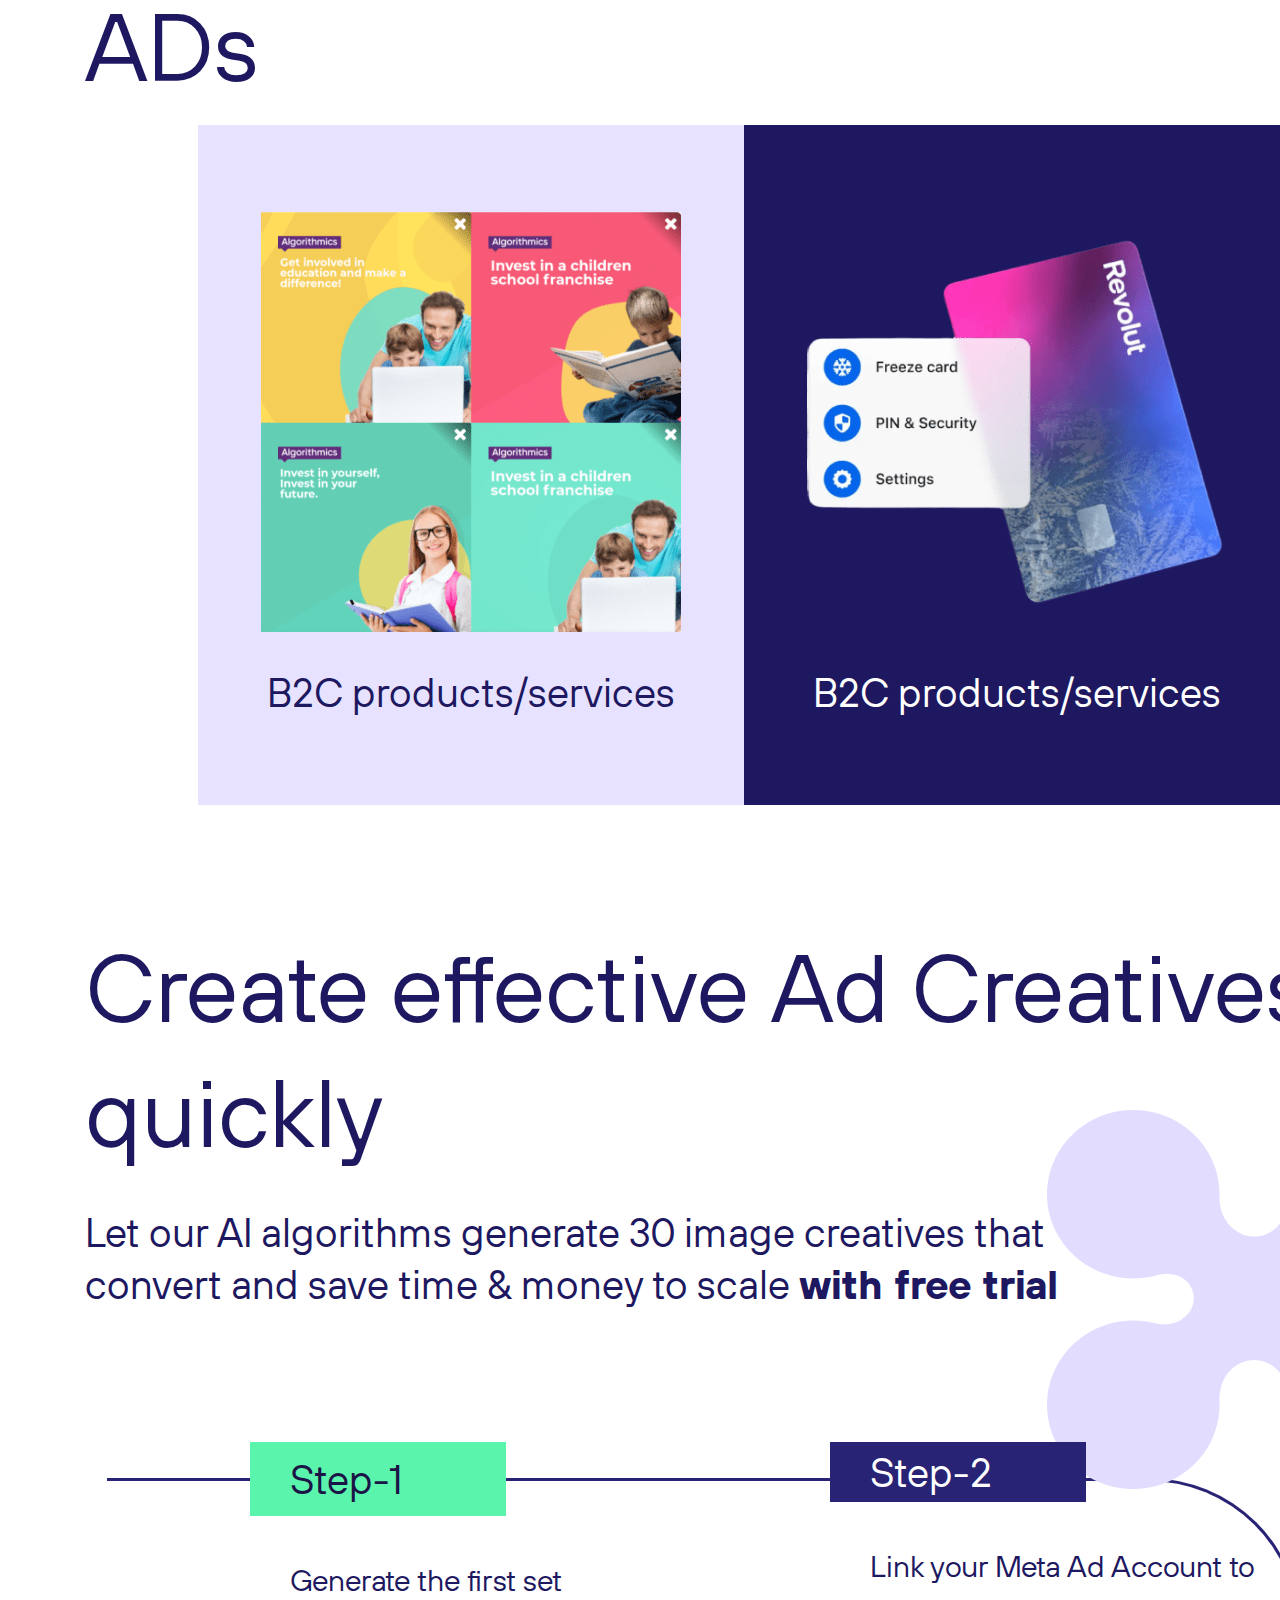
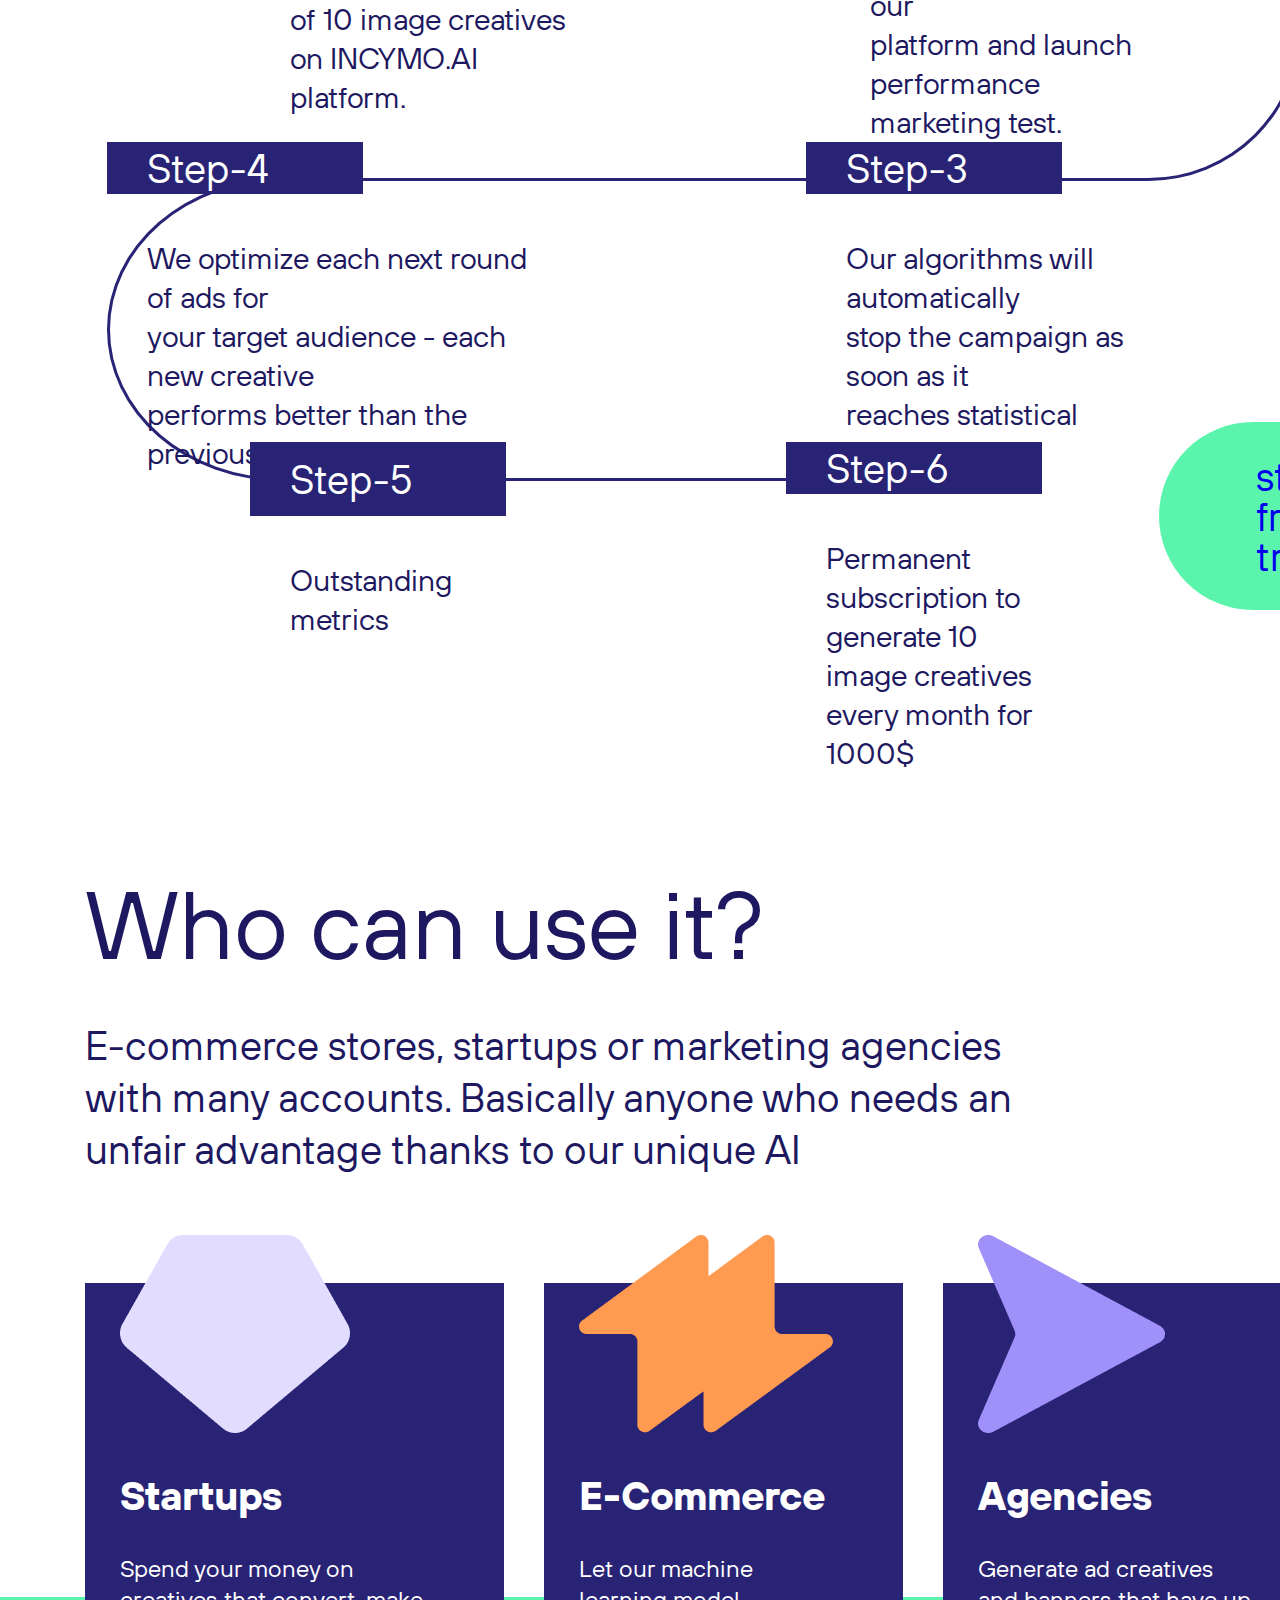
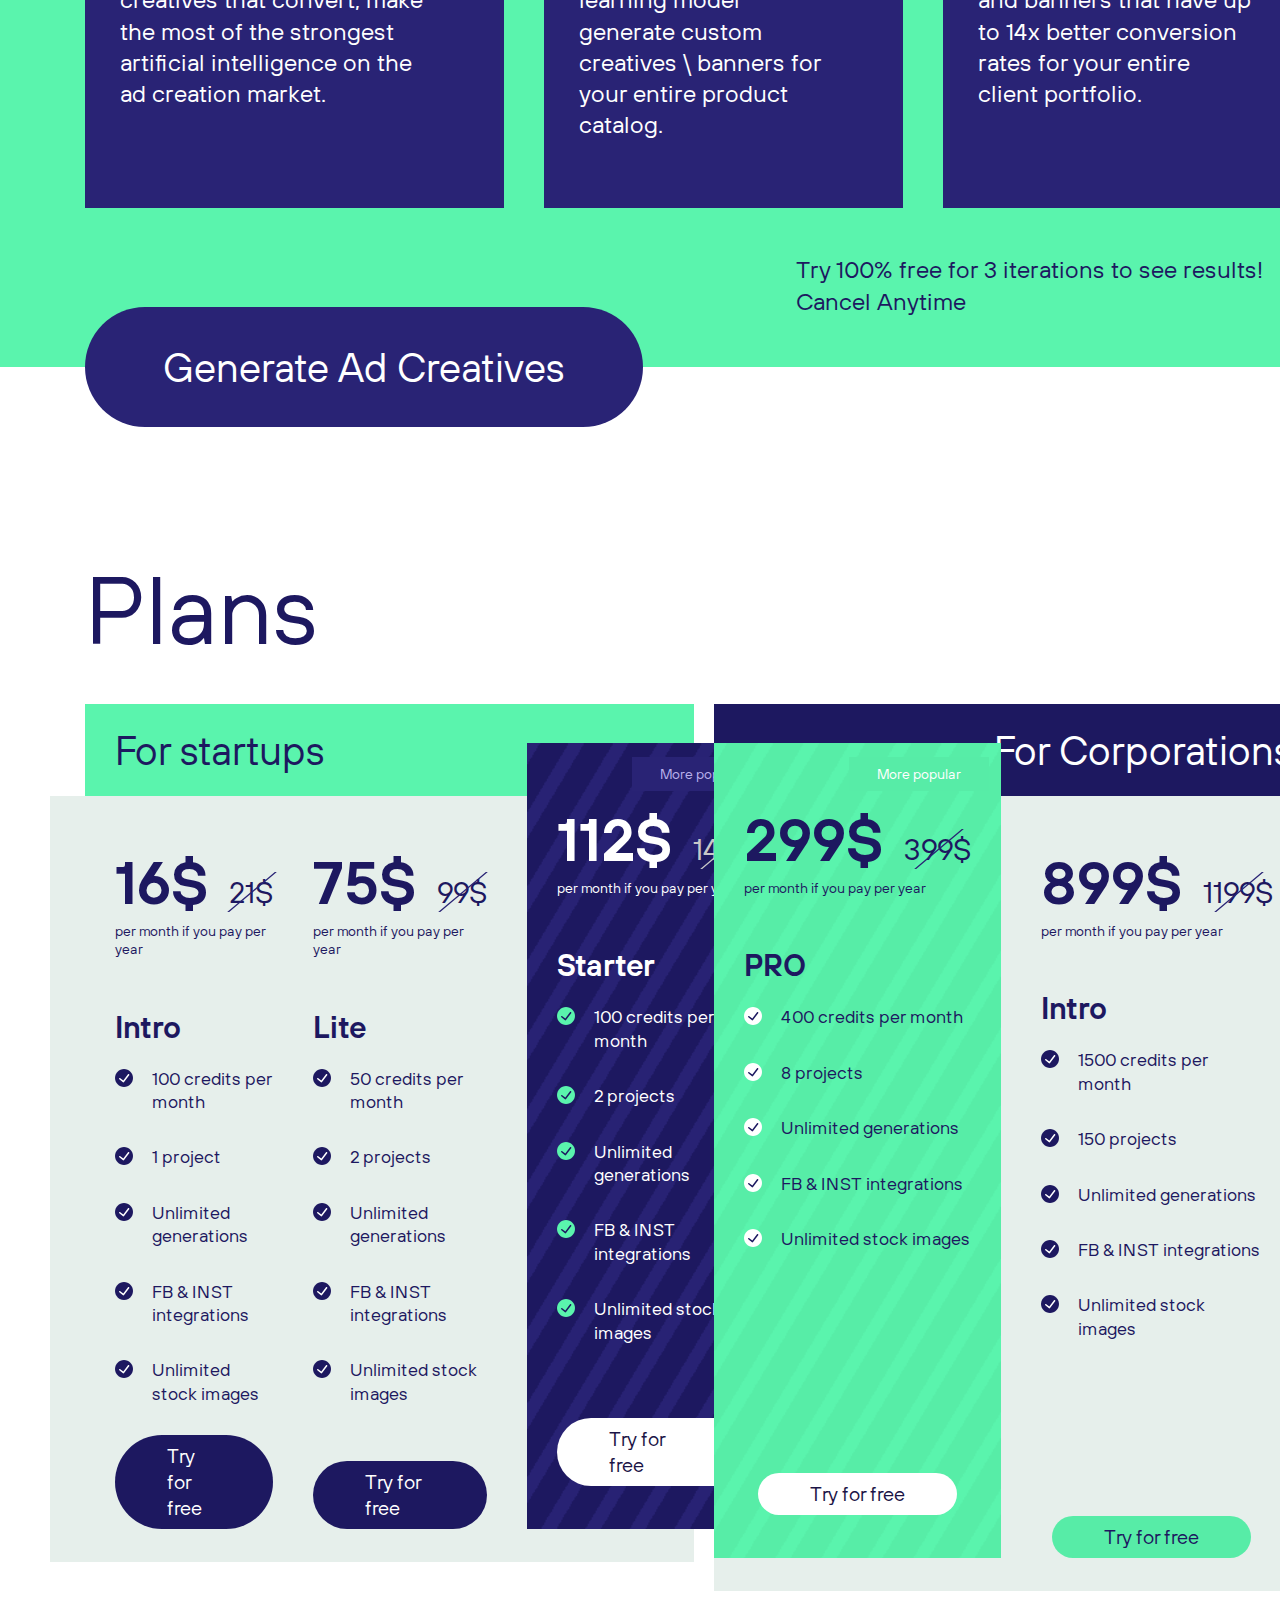
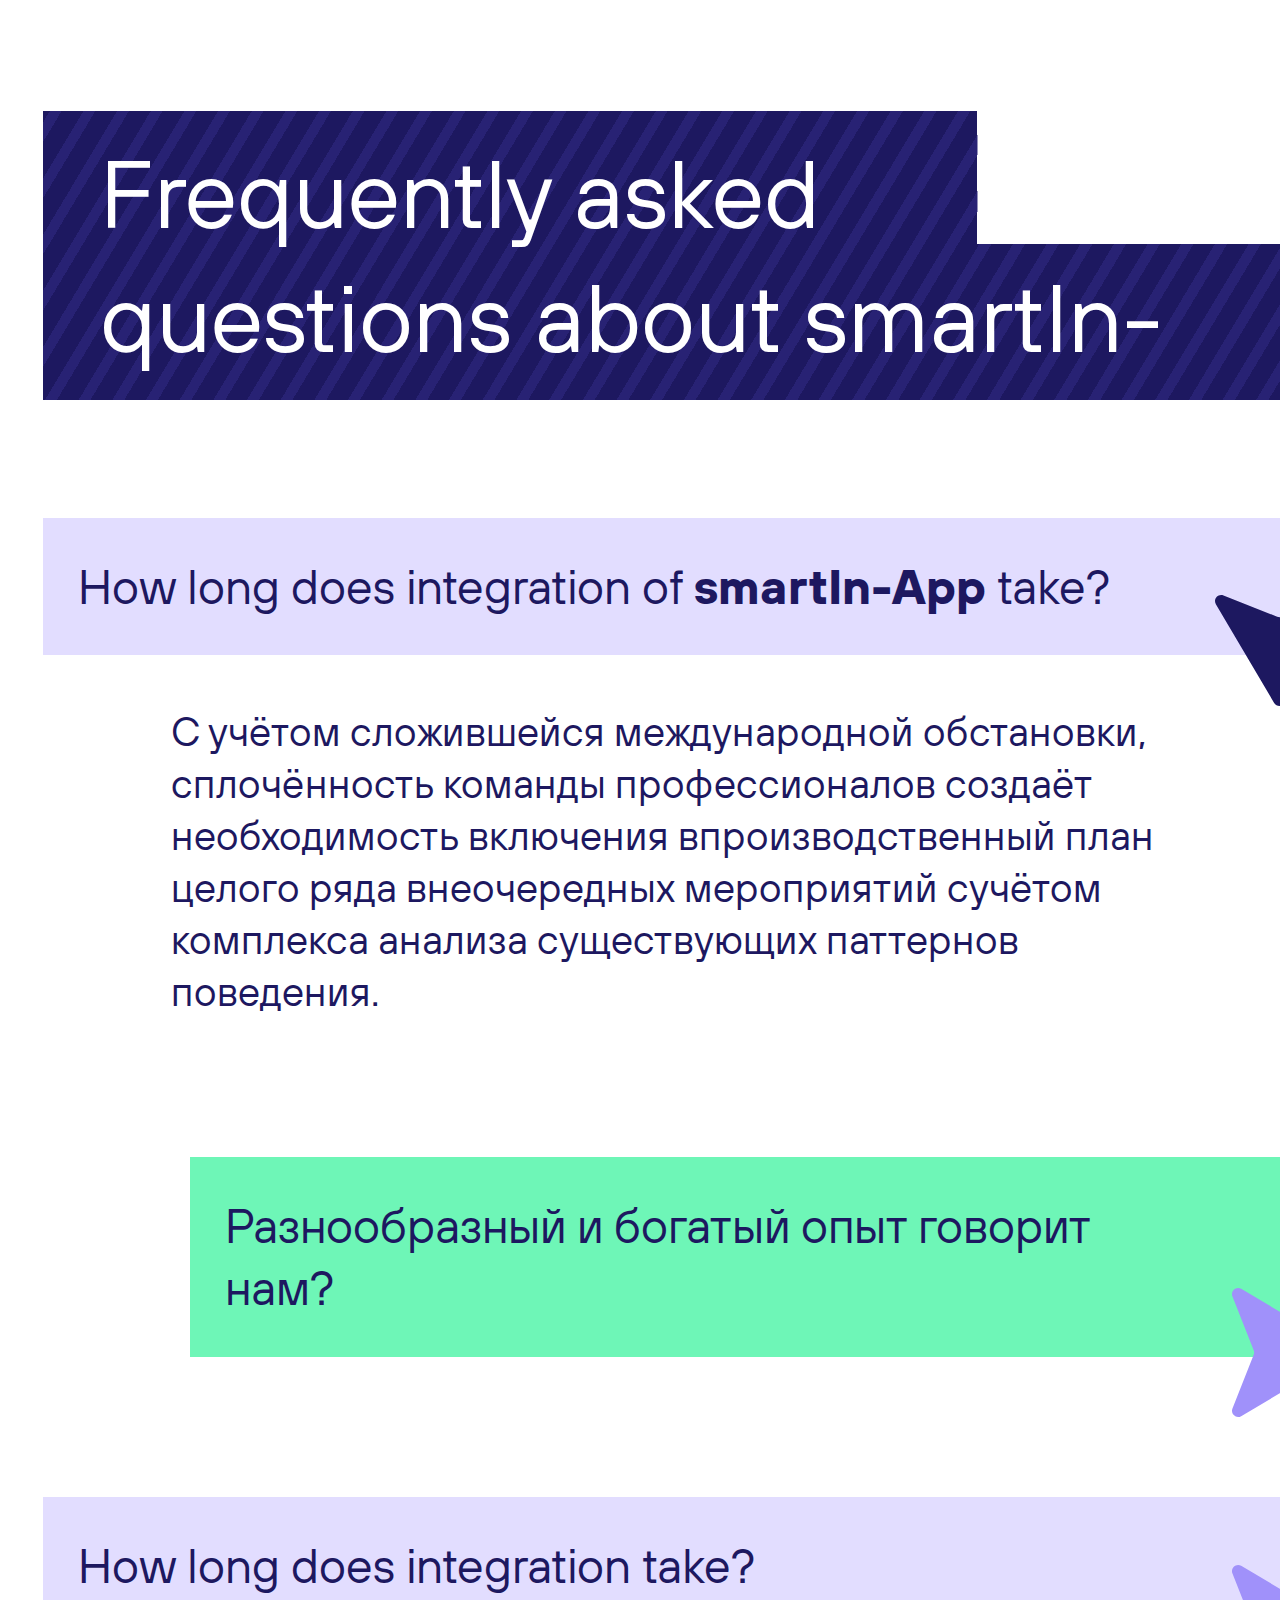
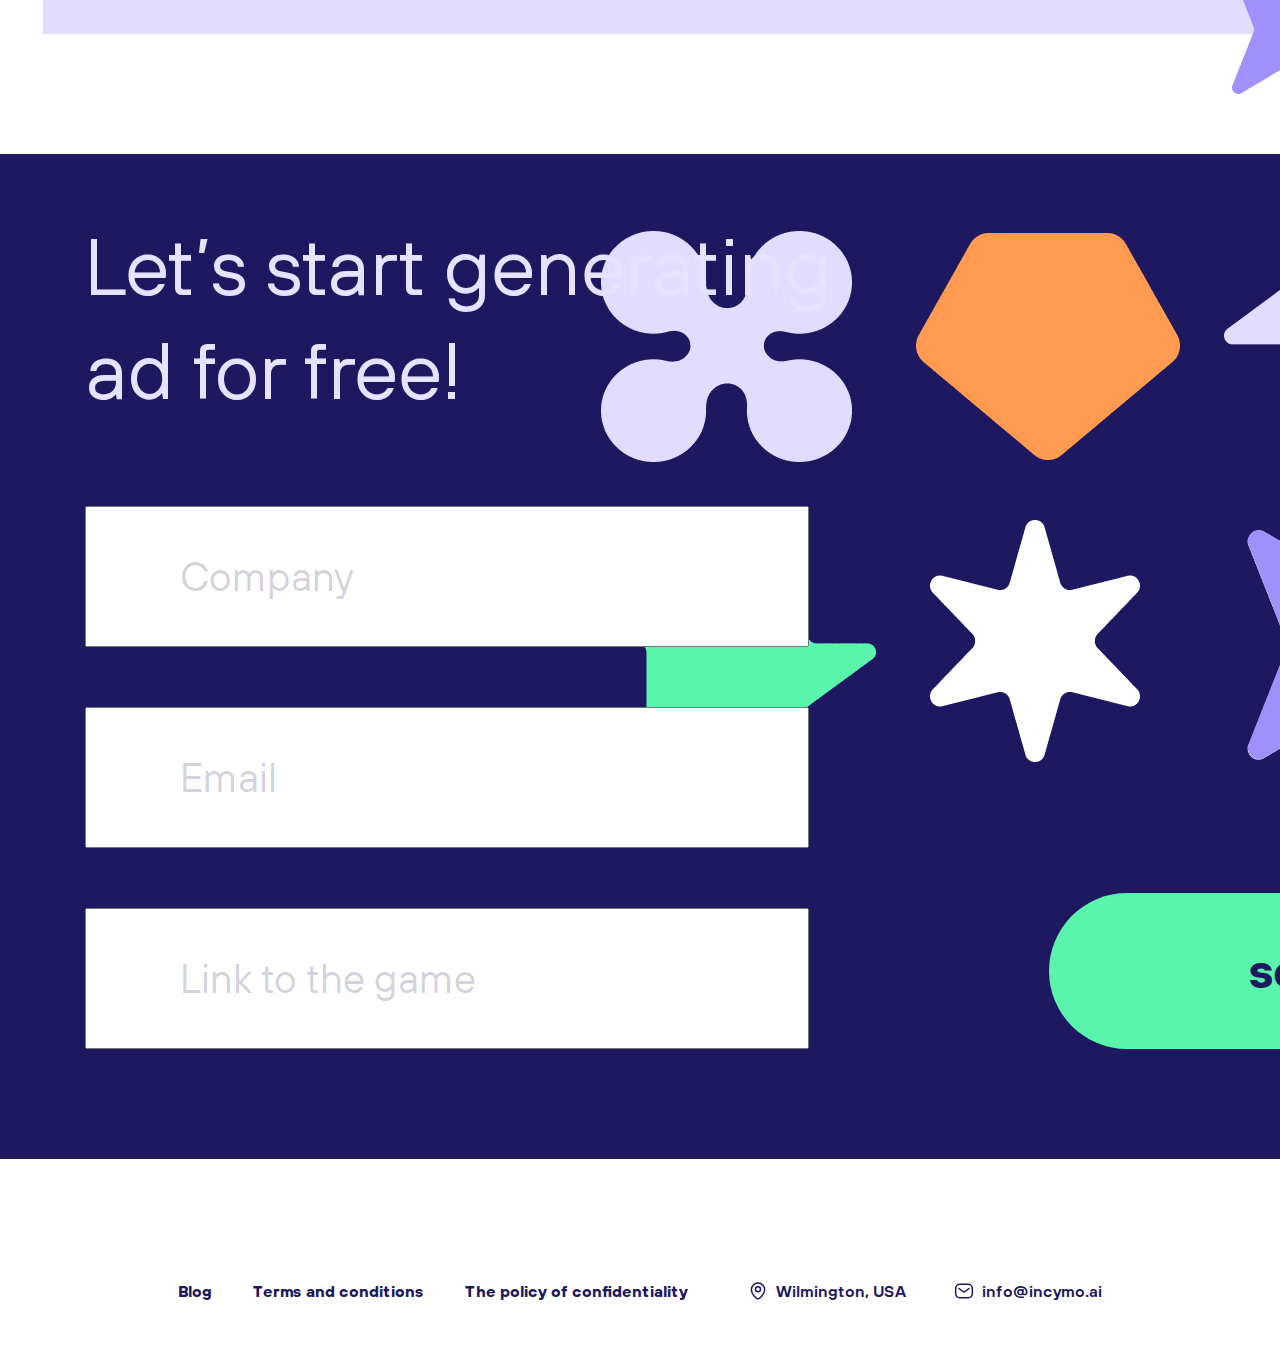
==== commit 57daa726: "." ====
--- a/index.html
+++ b/index.html
@@ -7,6 +7,9 @@
         <meta name="theme-color" content="#fff">
         <meta name="apple-mobile-web-app-status-bar-style" content="black-translucent">
         <meta name="viewport" content="width=device-width, user-scalable=no, initial-scale=1.0, maximum-scale=1.0, minimum-scale=1.0">
+        <meta http-equiv='cache-control' content='no-cache'>
+        <meta http-equiv='expires' content='0'>
+        <meta http-equiv='pragma' content='no-cache'>
         <link rel="shortcut icon" href="img/favicons/favicon.ico" type="image/x-icon">
         <link rel="icon" sizes="16x16" href="img/favicons/favicon-16x16.png" type="image/png">
         <link rel="icon" sizes="32x32" href="img/favicons/favicon-32x32.png" type="image/png">
@@ -30,7 +33,7 @@
     <div class="container">
         <div class="header__content">
             <a href="#" class="header__logo">
-                <img src="../../../img/logo.svg" alt="Incymo.AI">
+                <img src="/img/logo.svg" alt="Incymo.AI">
             </a>
             <nav class="header__nav">
                 <a href="#cases" class="header__nav-item">Cases</a>
--- a/styles/main.min.css
+++ b/styles/main.min.css
@@ -1 +1 @@
-html{line-height:1.15;-webkit-text-size-adjust:100%}body{margin:0}details,main{display:block}h1{font-size:2em}hr{box-sizing:content-box;height:0;overflow:visible}code,kbd,pre,samp{font-family:monospace,monospace;font-size:1em}a{background-color:transparent;text-decoration:none;transition:.3s}abbr[title]{border-bottom:none;text-decoration:underline;-webkit-text-decoration:underline dotted;text-decoration:underline dotted}b,strong{font-weight:bolder}small{font-size:80%}sub,sup{font-size:75%;line-height:0;position:relative;vertical-align:baseline}sub{bottom:-.25em}sup{top:-.5em}img{border-style:none}button,input,optgroup,select,textarea{font-family:inherit;font-size:100%;line-height:1.15;margin:0}button,input{overflow:visible}button,select{text-transform:none}[type=button],[type=reset],[type=submit],button{-webkit-appearance:button}[type=button]::-moz-focus-inner,[type=reset]::-moz-focus-inner,[type=submit]::-moz-focus-inner,button::-moz-focus-inner{border-style:none;padding:0}[type=button]:-moz-focusring,[type=reset]:-moz-focusring,[type=submit]:-moz-focusring,button:-moz-focusring{outline:ButtonText dotted 1px}fieldset{padding:.35em .75em .625em}legend{box-sizing:border-box;color:inherit;display:table;max-width:100%;padding:0;white-space:normal}progress{vertical-align:baseline}textarea{overflow:auto}[type=checkbox],[type=radio]{box-sizing:border-box;padding:0}[type=number]::-webkit-inner-spin-button,[type=number]::-webkit-outer-spin-button{height:auto}[type=search]{-webkit-appearance:textfield;outline-offset:-2px}[type=search]::-webkit-search-decoration{-webkit-appearance:none}::-webkit-file-upload-button{-webkit-appearance:button;font:inherit}summary{display:list-item}[hidden],template{display:none}@font-face{font-family:"TT Hoves";src:url(../../fonts/TTHoves-Regular.woff) format("woff");src:local("TT Hoves Regular"),local("TTHoves-Regular"),url(../../fonts/TTHoves-Regular.woff2) format("woff2"),url(../../fonts/TTHoves-Regular.woff) format("woff");font-style:normal;font-weight:400}@font-face{font-family:"TT Hoves";src:url(../../fonts/TTHoves-DemiBold.woff) format("woff");src:local("TT Hoves DemiBold"),local("TTHoves-DemiBold"),url(../../fonts/TTHoves-DemiBold.woff2) format("woff2"),url(../../fonts/TTHoves-DemiBold.woff) format("woff");font-weight:600;font-style:normal}@font-face{font-family:"TT Hoves";src:url(../../fonts/TTHoves-Bold.woff) format("woff");src:local("TT Hoves Bold"),local("TTHoves-Bold"),url(../../fonts/TTHoves-Bold.woff2) format("woff2"),url(../../fonts/TTHoves-Bold.woff) format("woff");font-weight:700;font-style:normal}h1,h2,h3,h4,h5,h6,p,ul{margin:0;padding:0}body,html{font-family:"TT Hoves";font-weight:400;color:#1d1860;background:#fff}.container{width:100%;max-width:1784px;padding:0 76px 0 43px;margin:0 auto}.container-fluid{width:100%;padding:0}.row{margin:0 -76px 0 -43px}a:focus,a:hover{color:inherit}.page{padding-top:120px;width:100%;margin:146px auto 0}.page__content{display:flex;flex-direction:column}.title{display:flex;align-self:flex-start}.title h1,.title h2,.title h3,.title h4{font-weight:400;font-size:96px;line-height:130%}.title-bg{position:relative;padding:23px 224px 16px 42px}.title-bg h1,.title-bg h2,.title-bg h3,.title-bg h4{z-index:1}.title-bg:before{content:"";position:absolute;height:156px;background:#e6e2ff;top:0;left:0;width:100%}.title-bg:after{content:"";position:absolute;height:156px;background:#e6e2ff;bottom:0;left:0;width:calc(100% - 224px)}.title-single-line{padding-top:15px;padding-right:104px}.title-single-line:after{display:none}.description{font-size:40px;line-height:130%;max-width:994px;margin-top:32px}.description span{font-weight:700}section{display:flex;margin-bottom:120px}section.inc-padding{padding-left:42px}.first{flex-direction:column}.first__top{display:flex;margin-bottom:120px}.first__btn{background:#1d1860;border-radius:134px;font-size:48px;line-height:130%;color:#e6e2ff;padding:47px 137px;display:flex;align-items:center;align-self:flex-end;margin-left:auto}.first__btn:focus,.first__btn:hover{background:#251f7b;color:#e6e2ff}.first__text{display:flex;position:relative}.first__text p{max-width:994px;font-size:40px;line-height:130%;padding-left:42px;position:absolute;top:0;left:0}.first__text-deal{width:945px;height:328px;padding-right:159px;background:url(../../img/linear-green-bg.png) right bottom no-repeat;display:flex;justify-content:flex-end;align-self:flex-end;margin-left:auto;margin-top:72px}.first__text-deal--text{display:flex;flex-direction:column;align-self:flex-end;z-index:1;margin-bottom:52px;font-size:40px;line-height:120%;text-align:center}.first__text-deal--text span{font-size:128px;line-height:150%;margin-bottom:-20px;padding-left:20px}.examples{display:flex;flex-direction:column}.examples__items{margin-left:155px;display:flex;background:#e6e2ff}.examples__item{display:flex;flex-direction:column;align-items:center;flex-grow:1;padding:87px 63px}.examples__item:nth-of-type(2){background:#1d1860}.examples__item:nth-of-type(2) p{color:#fff}.examples__item p{margin-top:34px;text-align:center;font-size:40px;line-height:130%}.steps{flex-direction:column;position:relative}.steps__bg{position:absolute;top:185px;right:-76px;z-index:1}.steps__road{margin-top:132px;padding:0 22px}.steps__road-group{display:flex;height:300px;position:relative}.steps__road-group:before{content:"";position:absolute;left:0;right:350px;top:36px;height:3px;background:#292375}.steps__road-group:after{content:"";position:absolute;right:0;top:36px;border:3px solid #292375;border-radius:0 100% 100% 0/0 350px 350px 0;border-left:0;width:350px;height:calc(100% - 3px)}.steps__road-group--reverse{flex-direction:row-reverse}.steps__road-group--reverse:before{left:350px;right:350px}.steps__road-group--reverse:after{border-radius:350px 0 0 350px/100% 0 0 100%;border-right:0;border-left:3px solid #292375;left:0;right:auto}.steps__road-group:nth-of-type(3n):before{left:350px}.steps__road-group:last-of-type:after{display:none}.steps__road-item{display:flex;flex-direction:column;z-index:1}.steps__road-item--num{width:216px;height:74px;background:#292375;color:#fff;font-size:40px;line-height:52px;display:flex;align-items:center;padding-left:40px;align-self:flex-start}.steps__road-item--text{font-size:30px;line-height:130%;padding-left:40px;margin-top:45px}.steps__road-item--1{margin-left:143px}.steps__road-item--1 .steps__road-item--num{background:#5af4ad;color:#1b1446}.steps__road-item--2{margin-left:234px}.steps__road-item--3{margin-right:127px}.steps__road-item--4{margin-right:250px}.steps__road-item--5{margin-left:143px}.steps__road-item--6{margin-left:280px}.steps__road-item--btn{margin-left:117px;align-self:flex-start;margin-top:-20px}.steps__road-item--btn a{font-size:40px;padding:34px 97px;background:#5af4ad;border-radius:134px;line-height:1}.steps__road-item--btn a:focus,.steps__road-item--btn a:hover{background:#53de9e}.use{flex-direction:column;position:relative}.use:before{content:"";position:absolute;bottom:60px;left:-85px;right:-76px;height:370px;background:#5af4ad}.use__items{display:flex;margin-top:108px;z-index:1;margin-bottom:46px}.use__item{display:flex;flex-direction:column;flex-grow:1;background:#292375;padding:0 70px 68px 35px}.use__item:not(:last-of-type){margin-right:40px}.use__item img{align-self:flex-start;margin-top:-48px;margin-bottom:36px}.use__item-title{font-size:40px;line-height:130%;color:#fff;font-weight:700;margin-bottom:32px}.use__item p{font-size:24px;line-height:130%;color:#fff}.use__bottom{display:flex;justify-content:space-between;z-index:1}.use__bottom a{margin-top:53px;background:#292375;border-radius:134px;font-size:40px;line-height:130%;color:#fff;padding:34px 78px}.use__bottom a:focus,.use__bottom a:hover{background:#342d93}.use__bottom p{padding-right:60px;font-size:24px;line-height:130%}.plans{flex-direction:column}.plans__groups{margin-top:32px;display:flex}.plans__group{width:calc(50% - 10px);max-width:854px;display:flex;flex-direction:column}.plans__group:first-of-type{margin-right:20px}.plans__group:first-of-type .plans__group-heading{background:#5af4ad}.plans__group:first-of-type .plans__group-items{padding:48px 0 33px 65px;margin-left:-35px}.plans__group:last-of-type .plans__group-heading{background:#1d1860;color:#fff;text-align:right}.plans__group:last-of-type .plans__group-items{padding:48px 65px 33px 0;margin-right:-35px}.plans__group:last-of-type .plans__group-item--btn{background:#57eca7;color:#1d1860}.plans__group:last-of-type .plans__group-item--btn:focus,.plans__group:last-of-type .plans__group-item--btn:hover{background:#4cc98f}.plans__group-heading{font-size:40px;line-height:130%;padding:20px 30px}.plans__group-items{display:flex;align-items:flex-end;background:#e6efeb}.plans__group-item{flex-grow:1;max-width:221px;display:flex;flex-direction:column;height:100%}.plans__group-item.priority{max-width:242px;padding:58px 30px 43px;margin-top:-101px;position:relative}.plans__group-item.priority .plans__group-item--btn{background:#fff;color:#1b1446}.plans__group-item.priority .plans__group-item--btn:focus,.plans__group-item.priority .plans__group-item--btn:hover{color:#1b1446;background:#b8b8b8}.plans__group-item.priority.blue{background:url(../../img/index/plan-blue-bg.png);background-size:cover}.plans__group-item.priority.blue .plans__group-item--badge{background:#292375}.plans__group-item.priority.blue .plans__group-item--list,.plans__group-item.priority.blue .plans__group-item--notice,.plans__group-item.priority.blue .plans__group-item--price,.plans__group-item.priority.blue .plans__group-item--title{color:#fff}.plans__group-item.priority.blue .plans__group-item--price span{color:#c8c8c8}.plans__group-item.priority.blue .plans__group-item--price span:before{background:#c8c8c8}.plans__group-item.priority.green{background:url(../../img/index/plan-green-bg.png);background-size:cover}.plans__group-item.priority.green .plans__group-item--badge{background:#57eca7;color:#fff}.plans__group-item:not(:last-of-type){margin-right:40px}.plans__group-item--badge{font-size:14px;line-height:130%;color:#b9b1ec;padding:8px 28px;position:absolute;top:14px;right:12px}.plans__group-item--price{display:flex;align-items:flex-end;font-weight:600;font-size:60px;line-height:130%}.plans__group-item--price.individual{font-size:38px;margin-top:16px}.plans__group-item--price span{font-weight:400;font-size:30px;position:relative;line-height:1;margin-bottom:15px;margin-left:20px}.plans__group-item--price span:before{content:"";position:absolute;height:40px;width:2px;left:50%;top:0;bottom:0;margin:auto 0;background:#292375;transform:skewX(-50deg)}.plans__group-item--notice{font-size:14px;line-height:130%;margin-bottom:49px}.plans__group-item--notice.individual{font-size:18px;margin-top:31px;margin-bottom:37px}.plans__group-item--notice.individual span{font-weight:700}.plans__group-item--title{font-weight:600;font-size:30px;line-height:130%;margin-bottom:20px}.plans__group-item--list{display:flex;flex-direction:column;margin-bottom:30px}.plans__group-item--list.individual div:not(:last-of-type){margin-bottom:29px}.plans__group-item--list div{display:flex;align-items:flex-start;font-size:18px;line-height:130%}.plans__group-item--list div:not(:last-of-type){margin-bottom:32px}.plans__group-item--list div img{margin-right:19px;margin-top:2px}.plans__group-item--btn{padding:8px 52px;background:#1d1860;border-radius:48px;display:flex;align-self:center;font-size:20px;line-height:130%;color:#fff;margin-top:auto}.plans__group-item--btn:focus,.plans__group-item--btn:hover{color:#fff;background:#2b2489}.header{height:146px;display:flex;align-items:center;background:#fff;z-index:2;position:fixed;top:0;left:0;right:0}.header__content{display:flex;align-items:center;justify-content:space-between}.header__nav{display:flex;margin-right:240px;margin-left:auto}.header__nav-item{font-style:normal;font-weight:700;font-size:16px;line-height:120%;color:#1d1860;position:relative}.header__nav-item:before{content:"";position:absolute;bottom:-2px;left:0;width:0;height:2px;background:#1d1860;transition:.3s;overflow:hidden}.header__nav-item:hover:before{width:100%}.header__nav-item:not(:last-of-type){margin-right:50px}.header__buttons{display:flex;align-items:center}.header__buttons-link{font-weight:700;font-size:20px;line-height:120%;color:#1d1860;margin-right:52px}.header__buttons-btn{font-weight:700;font-size:20px;line-height:150%;color:#1d1860;padding:18px 59px;background:#57eca7;border-radius:50px}.header__buttons-btn:hover{background:#53de9e}.footer{padding:0 178px 57px;display:flex;align-items:center}.footer__nav{display:flex}.footer__nav-item{font-weight:700;font-size:16px;line-height:150%}.footer__nav-item:not(:last-of-type){margin-right:41px}.footer__contacts{display:flex;margin-left:auto}.footer__contacts-item{display:flex;align-items:center;font-weight:600;font-size:16px;line-height:150%;color:#1d1860}.footer__contacts-item:not(:last-of-type){margin-right:48px}.footer__contacts-item a{color:#1d1860}.footer__contacts-item svg{width:20px;height:20px;margin-right:8px}.faq{flex-direction:column}.faq .title{height:289px}.faq .title h4{background:url(../img/index/faq-title-bg.png);color:#fff;padding:20px 35px 0 57px}.faq__items{display:flex;flex-direction:column;margin-top:118px}.faq__item{display:flex;flex-direction:column;max-width:1525px}.faq__item:not(:last-of-type){margin-bottom:140px}.faq__item:nth-of-type(odd) .faq__item-question{background:#e2ddff}.faq__item:nth-of-type(even){margin-left:147px}.faq__item:nth-of-type(even) .faq__item-question{background:#6ef6b7}.faq__item.active .faq__item-question svg{transform:rotate(90deg);right:-12px}.faq__item.active .faq__item-question svg use{fill:#1d1860}.faq__item-question{padding:38px 155px 37px 35px;flex-grow:1;font-size:48px;line-height:130%;position:relative;cursor:pointer}.faq__item-question div span{font-weight:700}.faq__item-question svg{width:111px;height:129px;position:absolute;bottom:-60px;right:-20px;transition:.3s}.faq__item-question svg use{transition:.3s;fill:#a091fa}.faq__item-answer{padding-top:50px;font-size:40px;line-height:130%;align-self:center;max-width:80%;display:none}.contactForm{background:url(../img/contact-form-bg.png) top 74px right no-repeat,#1d1860;padding:60px 250px 110px 85px;display:flex;flex-direction:column}.contactForm h4{font-size:80px;line-height:130%;color:#e6e2ff;font-weight:400;margin-bottom:84px}.contactForm__form{display:flex}.contactForm__form-inputs{display:flex;flex-direction:column;width:885px}.contactForm__form-btn{align-self:flex-end;margin-left:240px;background:#5af4ad;border-radius:134px;padding:47px 200px;font-weight:700;font-size:48px;line-height:130%;color:#1d1860;cursor:pointer;border:0;transition:.3s}.contactForm__form-btn:focus,.contactForm__form-btn:hover{outline:0;background:#4dd094}.contactForm input{height:137px;font-size:40px;line-height:130%;padding:0 93px;color:rgba(27,20,70,.2);outline:0}.contactForm input::-moz-placeholder{color:rgba(27,20,70,.2)}.contactForm input::placeholder{color:rgba(27,20,70,.2)}.contactForm input:not(:last-of-type){margin-bottom:60px}+html{line-height:1.15;-webkit-text-size-adjust:100%}body{margin:0}details,main{display:block}h1{font-size:2em}hr{box-sizing:content-box;height:0;overflow:visible}code,kbd,pre,samp{font-family:monospace,monospace;font-size:1em}a{background-color:transparent;text-decoration:none;transition:.3s}abbr[title]{border-bottom:none;text-decoration:underline;-webkit-text-decoration:underline dotted;text-decoration:underline dotted}b,strong{font-weight:bolder}small{font-size:80%}sub,sup{font-size:75%;line-height:0;position:relative;vertical-align:baseline}sub{bottom:-.25em}sup{top:-.5em}img{border-style:none}button,input,optgroup,select,textarea{font-family:inherit;font-size:100%;line-height:1.15;margin:0}button,input{overflow:visible}button,select{text-transform:none}[type=button],[type=reset],[type=submit],button{-webkit-appearance:button}[type=button]::-moz-focus-inner,[type=reset]::-moz-focus-inner,[type=submit]::-moz-focus-inner,button::-moz-focus-inner{border-style:none;padding:0}[type=button]:-moz-focusring,[type=reset]:-moz-focusring,[type=submit]:-moz-focusring,button:-moz-focusring{outline:ButtonText dotted 1px}fieldset{padding:.35em .75em .625em}legend{box-sizing:border-box;color:inherit;display:table;max-width:100%;padding:0;white-space:normal}progress{vertical-align:baseline}textarea{overflow:auto}[type=checkbox],[type=radio]{box-sizing:border-box;padding:0}[type=number]::-webkit-inner-spin-button,[type=number]::-webkit-outer-spin-button{height:auto}[type=search]{-webkit-appearance:textfield;outline-offset:-2px}[type=search]::-webkit-search-decoration{-webkit-appearance:none}::-webkit-file-upload-button{-webkit-appearance:button;font:inherit}summary{display:list-item}[hidden],template{display:none}@font-face{font-family:"TT Hoves";src:url(../../fonts/TTHoves-Regular.woff) format("woff");src:local("TT Hoves Regular"),local("TTHoves-Regular"),url(../../fonts/TTHoves-Regular.woff2) format("woff2"),url(../../fonts/TTHoves-Regular.woff) format("woff");font-style:normal;font-weight:400}@font-face{font-family:"TT Hoves";src:url(../../fonts/TTHoves-DemiBold.woff) format("woff");src:local("TT Hoves DemiBold"),local("TTHoves-DemiBold"),url(../../fonts/TTHoves-DemiBold.woff2) format("woff2"),url(../../fonts/TTHoves-DemiBold.woff) format("woff");font-weight:600;font-style:normal}@font-face{font-family:"TT Hoves";src:url(../../fonts/TTHoves-Bold.woff) format("woff");src:local("TT Hoves Bold"),local("TTHoves-Bold"),url(../../fonts/TTHoves-Bold.woff2) format("woff2"),url(../../fonts/TTHoves-Bold.woff) format("woff");font-weight:700;font-style:normal}h1,h2,h3,h4,h5,h6,p,ul{margin:0;padding:0}body,html{font-family:"TT Hoves";font-weight:400;color:#1d1860;background:#fff}.container{width:100%;max-width:1784px;padding:0 76px 0 43px;margin:0 auto}.container-fluid{width:100%;padding:0}.row{margin:0 -76px 0 -43px}a:focus,a:hover{color:inherit}.page{padding-top:120px;width:100%;margin:146px auto 0}.page__content{display:flex;flex-direction:column}.title{display:flex;align-self:flex-start}.title h1,.title h2,.title h3,.title h4{font-weight:400;font-size:96px;line-height:130%}.title-bg{position:relative;padding:23px 224px 16px 42px}.title-bg h1,.title-bg h2,.title-bg h3,.title-bg h4{z-index:1}.title-bg:before{content:"";position:absolute;height:156px;background:#e6e2ff;top:0;left:0;width:100%}.title-bg:after{content:"";position:absolute;height:156px;background:#e6e2ff;bottom:0;left:0;width:calc(100% - 224px)}.title-single-line{padding-top:15px;padding-right:104px}.title-single-line:after{display:none}.description{font-size:40px;line-height:130%;max-width:994px;margin-top:32px}.description span{font-weight:700}section{display:flex;margin-bottom:120px}section.inc-padding{padding-left:42px}.first{flex-direction:column}.first__top{display:flex;margin-bottom:120px}.first__btn{background:#1d1860;border-radius:134px;font-size:48px;line-height:130%;color:#e6e2ff;padding:47px 137px;display:flex;align-items:center;align-self:flex-end;margin-left:auto}.first__btn:focus,.first__btn:hover{background:#251f7b;color:#e6e2ff}.first__text{display:flex;position:relative}.first__text p{max-width:994px;font-size:40px;line-height:130%;padding-left:42px;position:absolute;top:0;left:0}.first__text-deal{width:945px;height:328px;padding-right:159px;background:url(../../img/linear-green-bg.png) right bottom no-repeat;display:flex;justify-content:flex-end;align-self:flex-end;margin-left:auto;margin-top:72px}.first__text-deal--text{display:flex;flex-direction:column;align-self:flex-end;z-index:1;margin-bottom:52px;font-size:40px;line-height:120%;text-align:center}.first__text-deal--text span{font-size:128px;line-height:150%;margin-bottom:-20px;padding-left:20px}.examples{display:flex;flex-direction:column}.examples__items{margin-left:155px;display:flex;background:#e6e2ff}.examples__item{display:flex;flex-direction:column;align-items:center;flex-grow:1;padding:87px 63px}.examples__item:nth-of-type(2){background:#1d1860}.examples__item:nth-of-type(2) p{color:#fff}.examples__item p{margin-top:34px;text-align:center;font-size:40px;line-height:130%}.steps{flex-direction:column;position:relative}.steps__bg{position:absolute;top:185px;right:-76px;z-index:1}.steps__road{margin-top:132px;padding:0 22px}.steps__road-group{display:flex;height:300px;position:relative}.steps__road-group:before{content:"";position:absolute;left:0;right:350px;top:36px;height:3px;background:#292375}.steps__road-group:after{content:"";position:absolute;right:0;top:36px;border:3px solid #292375;border-radius:0 100% 100% 0/0 350px 350px 0;border-left:0;width:350px;height:calc(100% - 3px)}.steps__road-group--reverse{flex-direction:row-reverse}.steps__road-group--reverse:before{left:350px;right:350px}.steps__road-group--reverse:after{border-radius:350px 0 0 350px/100% 0 0 100%;border-right:0;border-left:3px solid #292375;left:0;right:auto}.steps__road-group:nth-of-type(3n):before{left:350px}.steps__road-group:last-of-type:after{display:none}.steps__road-item{display:flex;flex-direction:column;z-index:1}.steps__road-item--num{width:216px;height:74px;background:#292375;color:#fff;font-size:40px;line-height:52px;display:flex;align-items:center;padding-left:40px;align-self:flex-start}.steps__road-item--text{font-size:30px;line-height:130%;padding-left:40px;margin-top:45px}.steps__road-item--1{margin-left:143px}.steps__road-item--1 .steps__road-item--num{background:#5af4ad;color:#1b1446}.steps__road-item--2{margin-left:234px}.steps__road-item--3{margin-right:127px}.steps__road-item--4{margin-right:250px}.steps__road-item--5{margin-left:143px}.steps__road-item--6{margin-left:280px}.steps__road-item--btn{margin-left:117px;align-self:flex-start;margin-top:-20px}.steps__road-item--btn a{font-size:40px;padding:34px 97px;background:#5af4ad;border-radius:134px;line-height:1}.steps__road-item--btn a:focus,.steps__road-item--btn a:hover{background:#53de9e}.use{flex-direction:column;position:relative}.use:before{content:"";position:absolute;bottom:60px;left:-85px;right:-76px;height:370px;background:#5af4ad}.use__items{display:flex;margin-top:108px;z-index:1;margin-bottom:46px}.use__item{display:flex;flex-direction:column;flex-grow:1;background:#292375;padding:0 70px 68px 35px}.use__item:not(:last-of-type){margin-right:40px}.use__item img{align-self:flex-start;margin-top:-48px;margin-bottom:36px}.use__item-title{font-size:40px;line-height:130%;color:#fff;font-weight:700;margin-bottom:32px}.use__item p{font-size:24px;line-height:130%;color:#fff}.use__bottom{display:flex;justify-content:space-between;z-index:1}.use__bottom a{margin-top:53px;background:#292375;border-radius:134px;font-size:40px;line-height:130%;color:#fff;padding:34px 78px}.use__bottom a:focus,.use__bottom a:hover{background:#342d93}.use__bottom p{padding-right:60px;font-size:24px;line-height:130%}.plans{flex-direction:column}.plans__groups{margin-top:32px;display:flex}.plans__group{width:calc(50% - 10px);max-width:854px;display:flex;flex-direction:column}.plans__group:first-of-type{margin-right:20px}.plans__group:first-of-type .plans__group-heading{background:#5af4ad}.plans__group:first-of-type .plans__group-items{padding:48px 0 33px 65px;margin-left:-35px}.plans__group:last-of-type .plans__group-heading{background:#1d1860;color:#fff;text-align:right}.plans__group:last-of-type .plans__group-items{padding:48px 65px 33px 0;margin-right:-35px}.plans__group:last-of-type .plans__group-item--btn{background:#57eca7;color:#1d1860}.plans__group:last-of-type .plans__group-item--btn:focus,.plans__group:last-of-type .plans__group-item--btn:hover{background:#4cc98f}.plans__group-heading{font-size:40px;line-height:130%;padding:20px 30px}.plans__group-items{display:flex;align-items:flex-end;background:#e6efeb}.plans__group-item{flex-grow:1;max-width:221px;display:flex;flex-direction:column;height:100%}.plans__group-item.priority{max-width:242px;padding:58px 30px 43px;margin-top:-101px;position:relative}.plans__group-item.priority .plans__group-item--btn{background:#fff;color:#1b1446}.plans__group-item.priority .plans__group-item--btn:focus,.plans__group-item.priority .plans__group-item--btn:hover{color:#1b1446;background:#b8b8b8}.plans__group-item.priority.blue{background:url(../../img/index/plan-blue-bg.png);background-size:cover}.plans__group-item.priority.blue .plans__group-item--badge{background:#292375}.plans__group-item.priority.blue .plans__group-item--list,.plans__group-item.priority.blue .plans__group-item--notice,.plans__group-item.priority.blue .plans__group-item--price,.plans__group-item.priority.blue .plans__group-item--title{color:#fff}.plans__group-item.priority.blue .plans__group-item--price span{color:#c8c8c8}.plans__group-item.priority.blue .plans__group-item--price span:before{background:#c8c8c8}.plans__group-item.priority.green{background:url(../../img/index/plan-green-bg.png);background-size:cover}.plans__group-item.priority.green .plans__group-item--badge{background:#57eca7;color:#fff}.plans__group-item:not(:last-of-type){margin-right:40px}.plans__group-item--badge{font-size:14px;line-height:130%;color:#b9b1ec;padding:8px 28px;position:absolute;top:14px;right:12px}.plans__group-item--price{display:flex;align-items:flex-end;font-weight:600;font-size:60px;line-height:130%}.plans__group-item--price.individual{font-size:38px;margin-top:16px}.plans__group-item--price span{font-weight:400;font-size:30px;position:relative;line-height:1;margin-bottom:15px;margin-left:20px}.plans__group-item--price span:before{content:"";position:absolute;height:40px;width:2px;left:50%;top:0;bottom:0;margin:auto 0;background:#292375;transform:skewX(-50deg)}.plans__group-item--notice{font-size:14px;line-height:130%;margin-bottom:49px}.plans__group-item--notice.individual{font-size:18px;margin-top:31px;margin-bottom:37px}.plans__group-item--notice.individual span{font-weight:700}.plans__group-item--title{font-weight:600;font-size:30px;line-height:130%;margin-bottom:20px}.plans__group-item--list{display:flex;flex-direction:column;margin-bottom:30px}.plans__group-item--list.individual div:not(:last-of-type){margin-bottom:29px}.plans__group-item--list div{display:flex;align-items:flex-start;font-size:18px;line-height:130%}.plans__group-item--list div:not(:last-of-type){margin-bottom:32px}.plans__group-item--list div img{margin-right:19px;margin-top:2px}.plans__group-item--btn{padding:8px 52px;background:#1d1860;border-radius:48px;display:flex;align-self:center;font-size:20px;line-height:130%;color:#fff;margin-top:auto}.plans__group-item--btn:focus,.plans__group-item--btn:hover{color:#fff;background:#2b2489}.header{height:146px;display:flex;align-items:center;background:#fff;z-index:2;position:fixed;top:0;left:0;right:0}.header__content{display:flex;align-items:center;justify-content:space-between}.header__nav{display:flex;margin-right:240px;margin-left:auto}.header__nav-item{font-style:normal;font-weight:700;font-size:16px;line-height:120%;color:#1d1860;position:relative}.header__nav-item:before{content:"";position:absolute;bottom:-2px;left:0;width:0;height:2px;background:#1d1860;transition:.3s;overflow:hidden}.header__nav-item:hover:before{width:100%}.header__nav-item:not(:last-of-type){margin-right:50px}.header__buttons{display:flex;align-items:center}.header__buttons-link{font-weight:700;font-size:20px;line-height:120%;color:#1d1860;margin-right:52px}.header__buttons-btn{font-weight:700;font-size:20px;line-height:150%;color:#1d1860;padding:18px 59px;background:#57eca7;border-radius:50px}.header__buttons-btn:hover{background:#53de9e}.footer{padding:0 178px 57px;display:flex;align-items:center}.footer__nav{display:flex}.footer__nav-item{font-weight:700;font-size:16px;line-height:150%;color:#1d1860}.footer__nav-item:not(:last-of-type){margin-right:41px}.footer__contacts{display:flex;margin-left:auto}.footer__contacts-item{display:flex;align-items:center;font-weight:600;font-size:16px;line-height:150%;color:#1d1860}.footer__contacts-item:not(:last-of-type){margin-right:48px}.footer__contacts-item a{color:#1d1860}.footer__contacts-item svg{width:20px;height:20px;margin-right:8px}.faq{flex-direction:column}.faq .title{height:289px}.faq .title h4{background:url(../img/index/faq-title-bg.png);color:#fff;padding:20px 35px 0 57px}.faq__items{display:flex;flex-direction:column;margin-top:118px}.faq__item{display:flex;flex-direction:column;max-width:1525px}.faq__item:not(:last-of-type){margin-bottom:140px}.faq__item:nth-of-type(odd) .faq__item-question{background:#e2ddff}.faq__item:nth-of-type(even){margin-left:147px}.faq__item:nth-of-type(even) .faq__item-question{background:#6ef6b7}.faq__item.active .faq__item-question svg{transform:rotate(90deg);right:-12px}.faq__item.active .faq__item-question svg use{fill:#1d1860}.faq__item-question{padding:38px 155px 37px 35px;flex-grow:1;font-size:48px;line-height:130%;position:relative;cursor:pointer}.faq__item-question div span{font-weight:700}.faq__item-question svg{width:111px;height:129px;position:absolute;bottom:-60px;right:-20px;transition:.3s}.faq__item-question svg use{transition:.3s;fill:#a091fa}.faq__item-answer{padding-top:50px;font-size:40px;line-height:130%;align-self:center;max-width:80%;display:none}.contactForm{background:url(../img/contact-form-bg.png) top 74px right no-repeat,#1d1860;padding:60px 250px 110px 85px;display:flex;flex-direction:column}.contactForm h4{font-size:80px;line-height:130%;color:#e6e2ff;font-weight:400;margin-bottom:84px}.contactForm__form{display:flex}.contactForm__form-inputs{display:flex;flex-direction:column;width:885px}.contactForm__form-btn{align-self:flex-end;margin-left:240px;background:#5af4ad;border-radius:134px;padding:47px 200px;font-weight:700;font-size:48px;line-height:130%;color:#1d1860;cursor:pointer;border:0;transition:.3s}.contactForm__form-btn:focus,.contactForm__form-btn:hover{outline:0;background:#4dd094}.contactForm input{height:137px;font-size:40px;line-height:130%;padding:0 93px;color:rgba(27,20,70,.2);outline:0}.contactForm input::-moz-placeholder{color:rgba(27,20,70,.2)}.contactForm input::placeholder{color:rgba(27,20,70,.2)}.contactForm input:not(:last-of-type){margin-bottom:60px}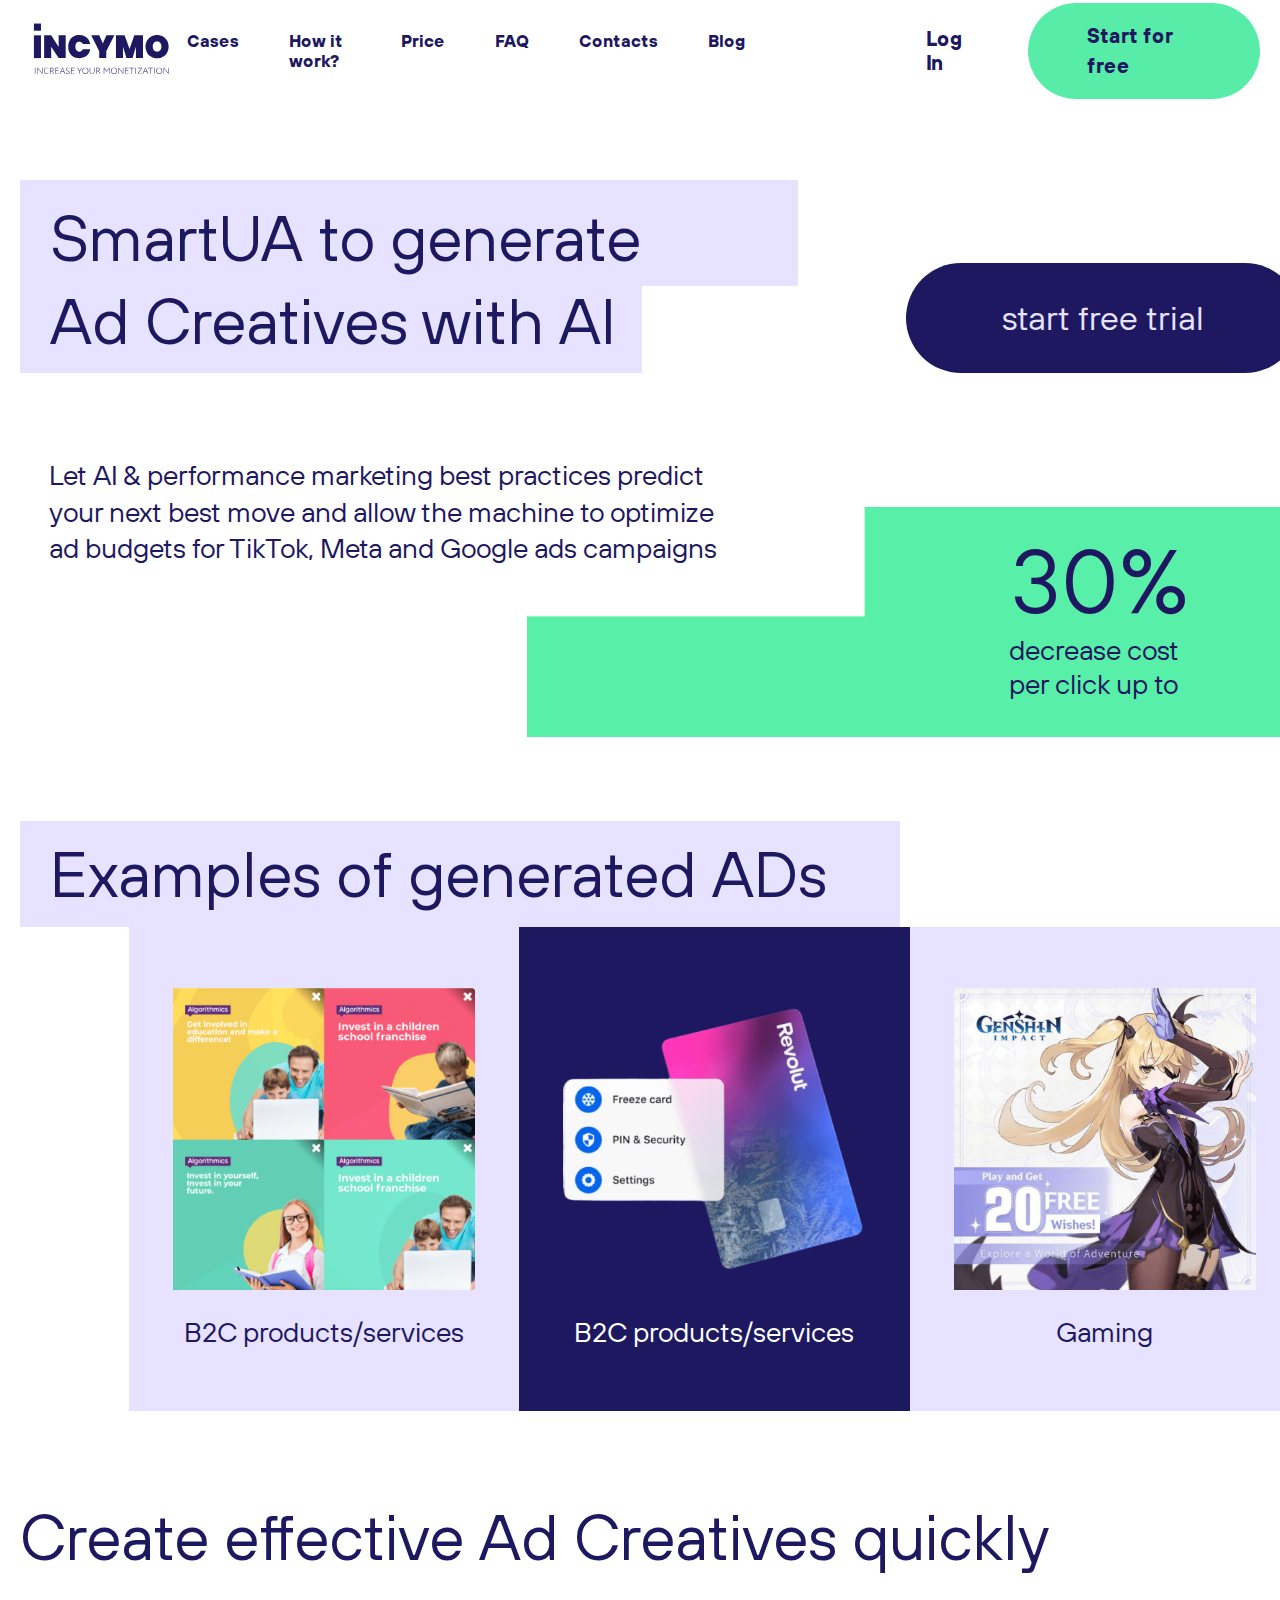
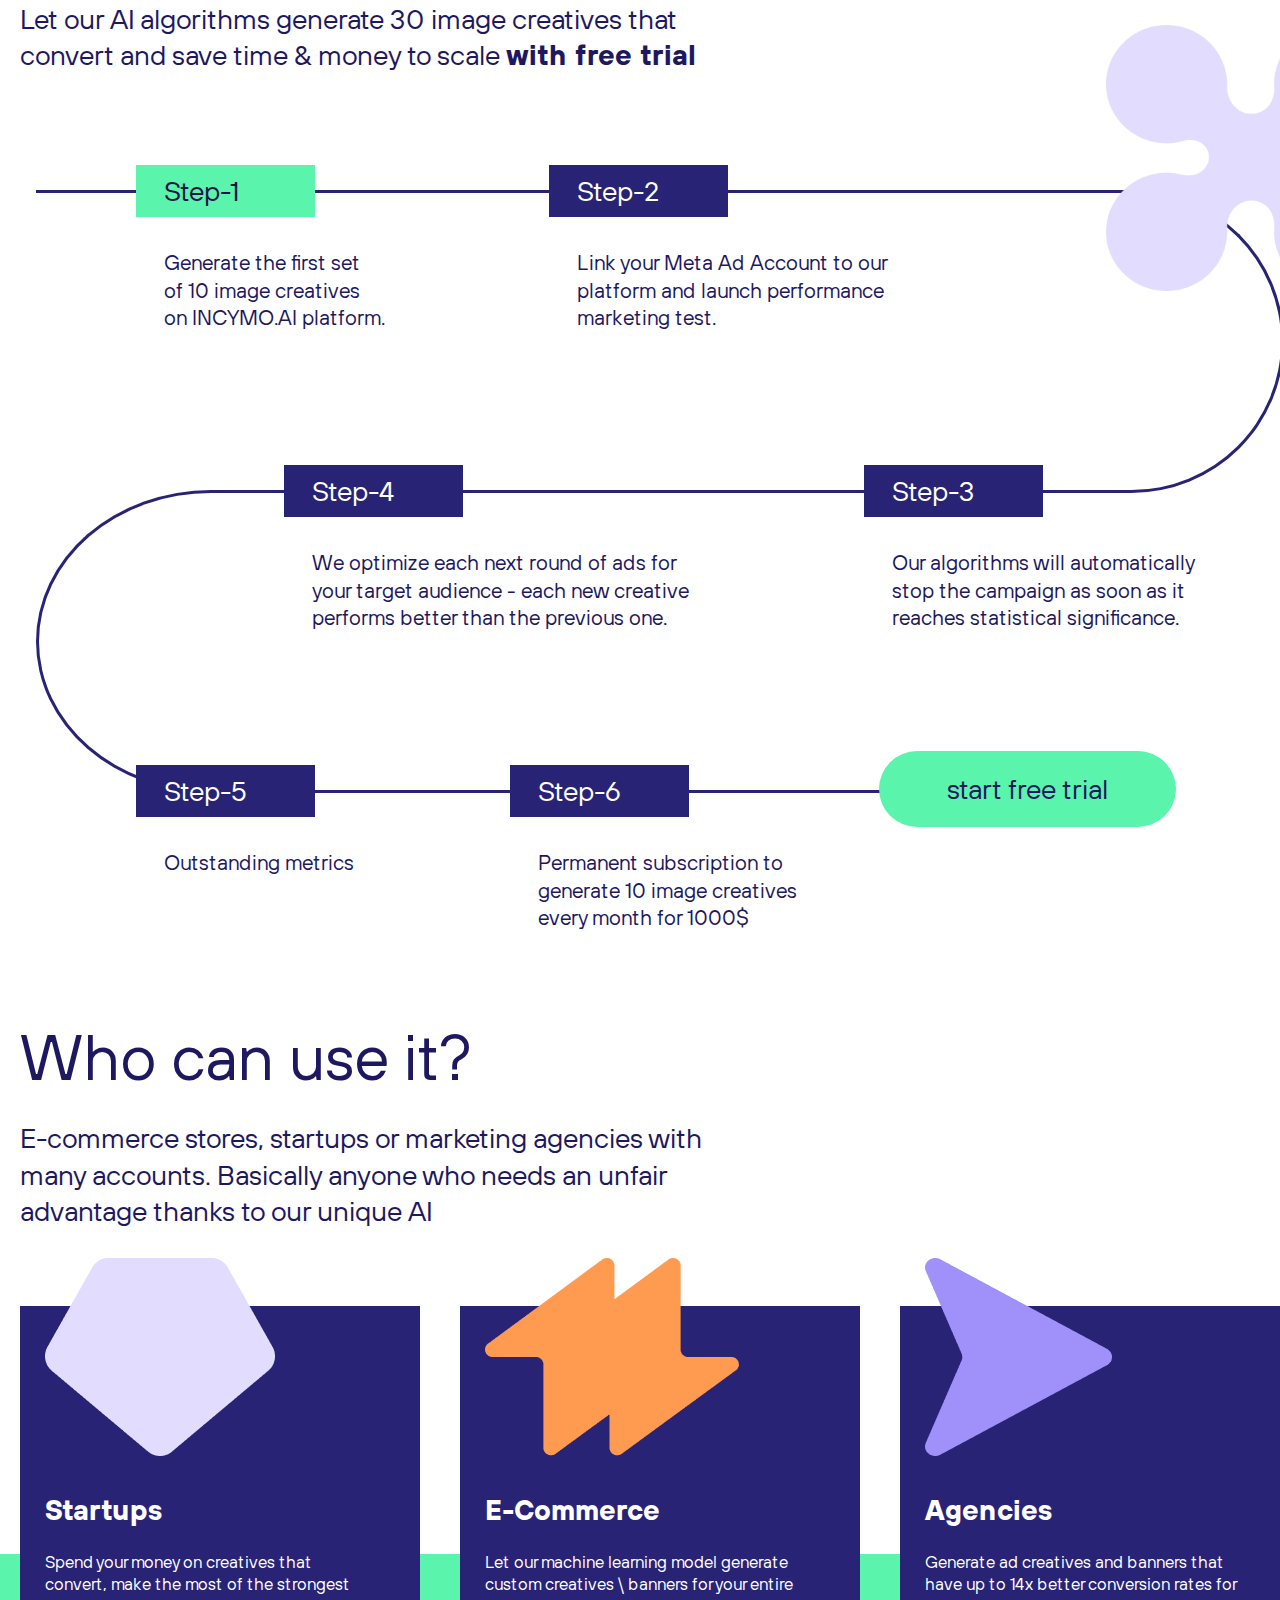
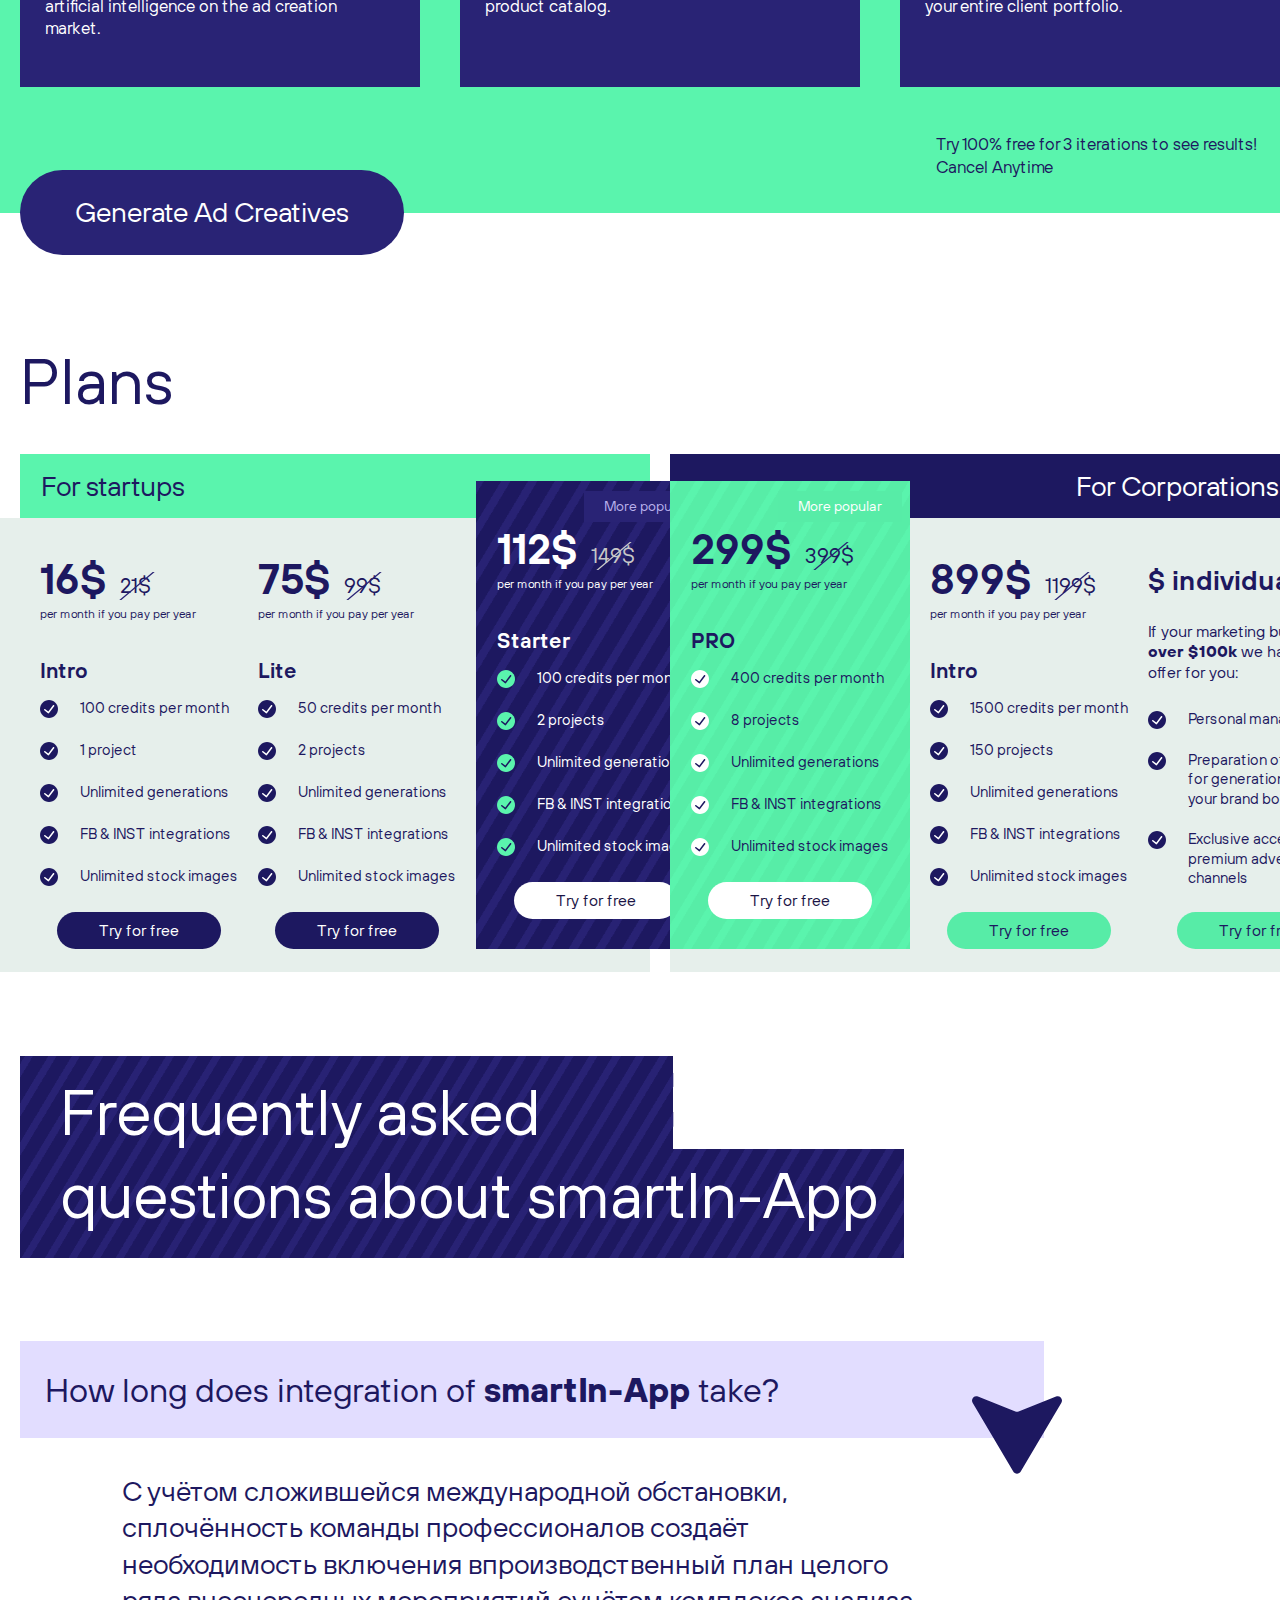
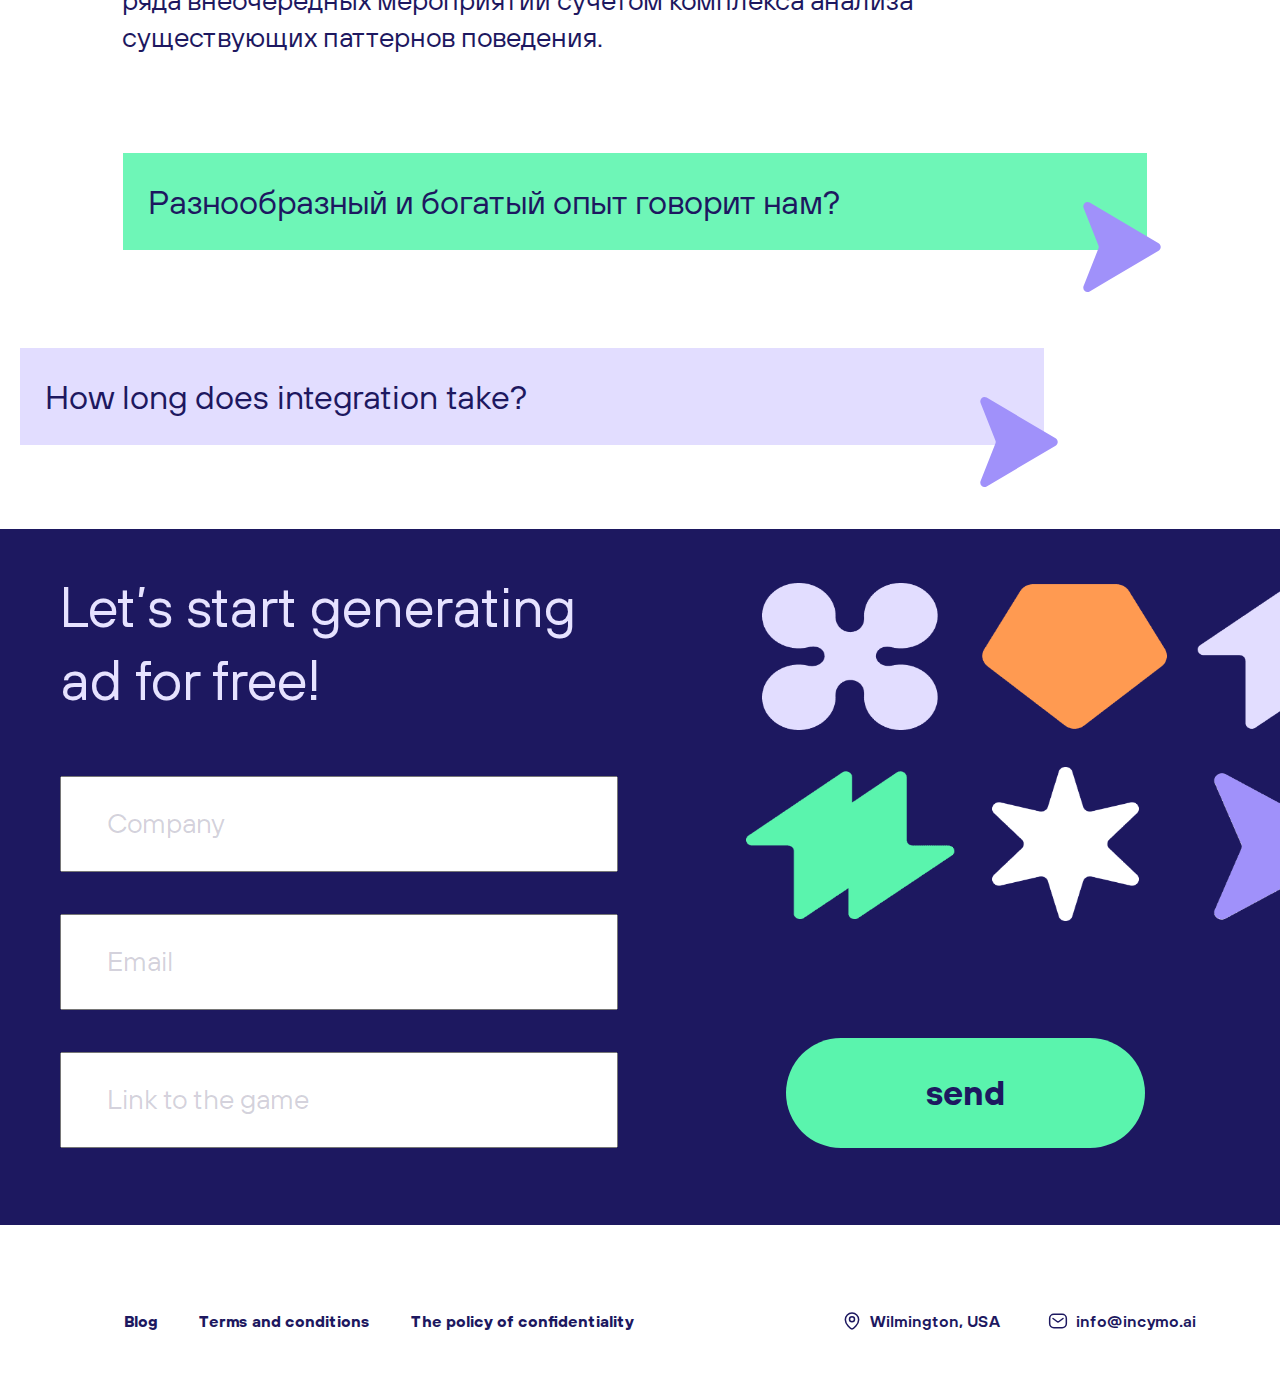
==== commit 9892156c: "." ====
--- a/index.html
+++ b/index.html
@@ -33,19 +33,19 @@
     <div class="container">
         <div class="header__content">
             <a href="#" class="header__logo">
-                <img src="/img/logo.svg" alt="Incymo.AI">
+                <img src="img/logo.svg" alt="Incymo.AI">
             </a>
             <nav class="header__nav">
                 <a href="#cases" class="header__nav-item">Cases</a>
                 <a href="#how-it-works" class="header__nav-item">How it work?</a>
                 <a href="#plans" class="header__nav-item">Price</a>
                 <a href="#faq" class="header__nav-item">FAQ</a>
-                <a href="#blog" class="header__nav-item">Blog</a>
                 <a href="#contacts" class="header__nav-item">Contacts</a>
+                <a href="https://blog.incymo.ai/ru/" class="header__nav-item" target="_blank">Blog</a>
             </nav>
             <div class="header__buttons">
                 <a href="#" class="header__buttons-link">Log In</a>
-                <a href="#" class="header__buttons-btn">Start for free</a>
+                <a href="https://calendly.com/ceo_incymo_ai" target="_blank" class="header__buttons-btn">Start for free</a>
             </div>
         </div>
     </div>
@@ -61,7 +61,7 @@
                                     Ad Creatives with AI
                                 </h1>
                             </div>
-                            <a href="#" class="first__btn">start free trial</a>
+                            <a href="https://calendly.com/ceo_incymo_ai" target="_blank" class="first__btn">start free trial</a>
                         </div>
                         <div class="first__text">
                             <p>Let AI & performance marketing best practices predict your next best move and allow the machine to optimize ad budgets for TikTok, Meta and Google ads campaigns</p>
@@ -152,7 +152,7 @@
                                     </p>
                                 </div>
                                 <div class="steps__road-item steps__road-item--btn">
-                                    <a href="#">start free trial</a>
+                                    <a href="https://calendly.com/ceo_incymo_ai" target="_blank">start free trial</a>
                                 </div>
                             </div>
                         </div>
@@ -182,7 +182,7 @@
                             </div>
                         </div>
                         <div class="use__bottom">
-                            <a href="#">Generate Ad Creatives</a>
+                            <a href="https://calendly.com/ceo_incymo_ai" target="_blank">Generate Ad Creatives</a>
                             <p>Try 100% free for 3 iterations to see results!<br/> Cancel Anytime</p>
                         </div>
                     </section>
@@ -223,7 +223,7 @@
                                                 <span>Unlimited stock images</span>
                                             </div>
                                         </div>
-                                        <a href="#" class="plans__group-item--btn">Try for free</a>
+                                        <a href="https://calendly.com/ceo_incymo_ai" target="_blank" class="plans__group-item--btn">Try for free</a>
                                     </div>
                                     <div class="plans__group-item">
                                         <div class="plans__group-item--price">
@@ -254,7 +254,7 @@
                                                 <span>Unlimited stock images</span>
                                             </div>
                                         </div>
-                                        <a href="#" class="plans__group-item--btn">Try for free</a>
+                                        <a href="https://calendly.com/ceo_incymo_ai" target="_blank" class="plans__group-item--btn">Try for free</a>
                                     </div>
                                     <div class="plans__group-item priority blue">
                                         <div class="plans__group-item--badge">More popular</div>
@@ -286,7 +286,7 @@
                                                 <span>Unlimited stock images</span>
                                             </div>
                                         </div>
-                                        <a href="#" class="plans__group-item--btn">Try for free</a>
+                                        <a href="https://calendly.com/ceo_incymo_ai" target="_blank" class="plans__group-item--btn">Try for free</a>
                                     </div>
                                 </div>
                             </div>
@@ -323,7 +323,7 @@
                                                 <span>Unlimited stock images</span>
                                             </div>
                                         </div>
-                                        <a href="#" class="plans__group-item--btn">Try for free</a>
+                                        <a href="https://calendly.com/ceo_incymo_ai" target="_blank" class="plans__group-item--btn">Try for free</a>
                                     </div>
                                     <div class="plans__group-item">
                                         <div class="plans__group-item--price">
@@ -354,7 +354,7 @@
                                                 <span>Unlimited stock images</span>
                                             </div>
                                         </div>
-                                        <a href="#" class="plans__group-item--btn">Try for free</a>
+                                        <a href="https://calendly.com/ceo_incymo_ai" target="_blank" class="plans__group-item--btn">Try for free</a>
                                     </div>
                                     <div class="plans__group-item">
                                         <div class="plans__group-item--price individual">
@@ -375,7 +375,7 @@
                                                 <span>Exclusive access to our premium advertising channels</span>
                                             </div>
                                         </div>
-                                        <a href="#" class="plans__group-item--btn">Try for free</a>
+                                        <a href="https://calendly.com/ceo_incymo_ai" target="_blank" class="plans__group-item--btn">Try for free</a>
                                     </div>
                                 </div>
                             </div>
@@ -424,16 +424,43 @@
 </section>
 
                     <div class="row">
-                        <section class="contactForm">
+                        <section id="contacts" class="contactForm">
   <h4>Let’s start generating<br/> ad for free!</h4>
+
   <form class="contactForm__form">
-    <div class="contactForm__form-inputs">
-      <input type="text" placeholder="Company" name="company" aria-label="Company">
-      <input type="email" placeholder="Email" name="email" aria-label="Email">
-      <input type="text" placeholder="Link to the game" name="link" aria-label="Link to the game">
-    </div>
-    <button type="submit" class="contactForm__form-btn">send</button>
-  </form>
+    <div class="wpcf7 no-js" id="wpcf7-f27-o1" lang="ru-RU" dir="ltr">
+      <div class="screen-reader-response"><p role="status" aria-live="polite" aria-atomic="true"></p> <ul></ul></div>
+
+      <div style="display: none;">
+        <input type="hidden" name="_wpcf7" value="27">
+        <input type="hidden" name="_wpcf7_version" value="5.7.6">
+        <input type="hidden" name="_wpcf7_locale" value="ru_RU">
+        <input type="hidden" name="_wpcf7_unit_tag" value="wpcf7-f27-o1">
+        <input type="hidden" name="_wpcf7_container_post" value="0">
+        <input type="hidden" name="_wpcf7_posted_data_hash" value="">
+      </div>
+      <div class="contactForm__form-wrapper">
+        <div class="contactForm__form-inputs">
+          <div class="contactForm__form-input">
+            <p><span class="wpcf7-form-control-wrap" data-name="company"><input size="40" class="wpcf7-form-control wpcf7-text wpcf7-validates-as-required" aria-required="true" aria-invalid="false" placeholder="Company" value="" type="text" name="company"></span>
+            </p>
+          </div>
+          <div class="contactForm__form-input">
+            <p><span class="wpcf7-form-control-wrap" data-name="email"><input size="40" class="wpcf7-form-control wpcf7-text wpcf7-email wpcf7-validates-as-required wpcf7-validates-as-email" aria-required="true" aria-invalid="false" placeholder="Email" value="" type="email" name="email"></span>
+            </p>
+          </div>
+          <div class="contactForm__form-input">
+            <p><span class="wpcf7-form-control-wrap" data-name="link"><input size="40" class="wpcf7-form-control wpcf7-text wpcf7-validates-as-required" aria-required="true" aria-invalid="false" placeholder="Link to the game" value="" type="text" name="link"></span>
+            </p>
+          </div>
+        </div>
+        <div class="contactForm__form-right">
+          <p><input class="wpcf7-form-control has-spinner wpcf7-submit contactForm__form-btn" type="submit" value="send">
+          </p>
+        </div>
+      </div><div class="wpcf7-response-output" aria-hidden="true"></div>
+
+    </div></form>
 </section>
                     </div>
 
@@ -442,27 +469,29 @@
             </div>
         </main>
 
-        <footer class="footer">
-    <nav class="footer__nav">
-        <a href="#" class="footer__nav-item">Blog</a>
-        <a href="#" class="footer__nav-item">Terms and conditions</a>
-        <a href="#" class="footer__nav-item">The policy of confidentiality</a>
-    </nav>
-    <div class="footer__contacts">
-        <div class="footer__contacts-item">
-            <svg>
-                <use xlink:href="img/sprites/sprite.svg#location"></use>
-            </svg>
-            Wilmington, USA
+        <div class="container">
+    <footer class="footer">
+        <nav class="footer__nav">
+            <a href="https://blog.incymo.ai/ru/" class="footer__nav-item" target="_blank">Blog</a>
+            <a href="#" class="footer__nav-item">Terms and conditions</a>
+            <a href="#" class="footer__nav-item">The policy of confidentiality</a>
+        </nav>
+        <div class="footer__contacts">
+            <div class="footer__contacts-item">
+                <svg>
+                    <use xlink:href="img/sprites/sprite.svg#location"></use>
+                </svg>
+                Wilmington, USA
+            </div>
+            <div class="footer__contacts-item">
+                <svg>
+                    <use xlink:href="img/sprites/sprite.svg#email"></use>
+                </svg>
+                <a href="mailto:info@incymo.ai" target="_blank">info@incymo.ai</a>
+            </div>
         </div>
-        <div class="footer__contacts-item">
-            <svg>
-                <use xlink:href="img/sprites/sprite.svg#email"></use>
-            </svg>
-            <a href="mailto:info@incymo.ai" target="_blank">info@incymo.ai</a>
-        </div>
-    </div>
-</footer>
+    </footer>
+</div>
 
         <script src="js/vendor.min.js"></script>
         <script src="js/main.min.js"></script>
--- a/styles/main.min.css
+++ b/styles/main.min.css
@@ -1 +1 @@
-html{line-height:1.15;-webkit-text-size-adjust:100%}body{margin:0}details,main{display:block}h1{font-size:2em}hr{box-sizing:content-box;height:0;overflow:visible}code,kbd,pre,samp{font-family:monospace,monospace;font-size:1em}a{background-color:transparent;text-decoration:none;transition:.3s}abbr[title]{border-bottom:none;text-decoration:underline;-webkit-text-decoration:underline dotted;text-decoration:underline dotted}b,strong{font-weight:bolder}small{font-size:80%}sub,sup{font-size:75%;line-height:0;position:relative;vertical-align:baseline}sub{bottom:-.25em}sup{top:-.5em}img{border-style:none}button,input,optgroup,select,textarea{font-family:inherit;font-size:100%;line-height:1.15;margin:0}button,input{overflow:visible}button,select{text-transform:none}[type=button],[type=reset],[type=submit],button{-webkit-appearance:button}[type=button]::-moz-focus-inner,[type=reset]::-moz-focus-inner,[type=submit]::-moz-focus-inner,button::-moz-focus-inner{border-style:none;padding:0}[type=button]:-moz-focusring,[type=reset]:-moz-focusring,[type=submit]:-moz-focusring,button:-moz-focusring{outline:ButtonText dotted 1px}fieldset{padding:.35em .75em .625em}legend{box-sizing:border-box;color:inherit;display:table;max-width:100%;padding:0;white-space:normal}progress{vertical-align:baseline}textarea{overflow:auto}[type=checkbox],[type=radio]{box-sizing:border-box;padding:0}[type=number]::-webkit-inner-spin-button,[type=number]::-webkit-outer-spin-button{height:auto}[type=search]{-webkit-appearance:textfield;outline-offset:-2px}[type=search]::-webkit-search-decoration{-webkit-appearance:none}::-webkit-file-upload-button{-webkit-appearance:button;font:inherit}summary{display:list-item}[hidden],template{display:none}@font-face{font-family:"TT Hoves";src:url(../../fonts/TTHoves-Regular.woff) format("woff");src:local("TT Hoves Regular"),local("TTHoves-Regular"),url(../../fonts/TTHoves-Regular.woff2) format("woff2"),url(../../fonts/TTHoves-Regular.woff) format("woff");font-style:normal;font-weight:400}@font-face{font-family:"TT Hoves";src:url(../../fonts/TTHoves-DemiBold.woff) format("woff");src:local("TT Hoves DemiBold"),local("TTHoves-DemiBold"),url(../../fonts/TTHoves-DemiBold.woff2) format("woff2"),url(../../fonts/TTHoves-DemiBold.woff) format("woff");font-weight:600;font-style:normal}@font-face{font-family:"TT Hoves";src:url(../../fonts/TTHoves-Bold.woff) format("woff");src:local("TT Hoves Bold"),local("TTHoves-Bold"),url(../../fonts/TTHoves-Bold.woff2) format("woff2"),url(../../fonts/TTHoves-Bold.woff) format("woff");font-weight:700;font-style:normal}h1,h2,h3,h4,h5,h6,p,ul{margin:0;padding:0}body,html{font-family:"TT Hoves";font-weight:400;color:#1d1860;background:#fff}.container{width:100%;max-width:1784px;padding:0 76px 0 43px;margin:0 auto}.container-fluid{width:100%;padding:0}.row{margin:0 -76px 0 -43px}a:focus,a:hover{color:inherit}.page{padding-top:120px;width:100%;margin:146px auto 0}.page__content{display:flex;flex-direction:column}.title{display:flex;align-self:flex-start}.title h1,.title h2,.title h3,.title h4{font-weight:400;font-size:96px;line-height:130%}.title-bg{position:relative;padding:23px 224px 16px 42px}.title-bg h1,.title-bg h2,.title-bg h3,.title-bg h4{z-index:1}.title-bg:before{content:"";position:absolute;height:156px;background:#e6e2ff;top:0;left:0;width:100%}.title-bg:after{content:"";position:absolute;height:156px;background:#e6e2ff;bottom:0;left:0;width:calc(100% - 224px)}.title-single-line{padding-top:15px;padding-right:104px}.title-single-line:after{display:none}.description{font-size:40px;line-height:130%;max-width:994px;margin-top:32px}.description span{font-weight:700}section{display:flex;margin-bottom:120px}section.inc-padding{padding-left:42px}.first{flex-direction:column}.first__top{display:flex;margin-bottom:120px}.first__btn{background:#1d1860;border-radius:134px;font-size:48px;line-height:130%;color:#e6e2ff;padding:47px 137px;display:flex;align-items:center;align-self:flex-end;margin-left:auto}.first__btn:focus,.first__btn:hover{background:#251f7b;color:#e6e2ff}.first__text{display:flex;position:relative}.first__text p{max-width:994px;font-size:40px;line-height:130%;padding-left:42px;position:absolute;top:0;left:0}.first__text-deal{width:945px;height:328px;padding-right:159px;background:url(../../img/linear-green-bg.png) right bottom no-repeat;display:flex;justify-content:flex-end;align-self:flex-end;margin-left:auto;margin-top:72px}.first__text-deal--text{display:flex;flex-direction:column;align-self:flex-end;z-index:1;margin-bottom:52px;font-size:40px;line-height:120%;text-align:center}.first__text-deal--text span{font-size:128px;line-height:150%;margin-bottom:-20px;padding-left:20px}.examples{display:flex;flex-direction:column}.examples__items{margin-left:155px;display:flex;background:#e6e2ff}.examples__item{display:flex;flex-direction:column;align-items:center;flex-grow:1;padding:87px 63px}.examples__item:nth-of-type(2){background:#1d1860}.examples__item:nth-of-type(2) p{color:#fff}.examples__item p{margin-top:34px;text-align:center;font-size:40px;line-height:130%}.steps{flex-direction:column;position:relative}.steps__bg{position:absolute;top:185px;right:-76px;z-index:1}.steps__road{margin-top:132px;padding:0 22px}.steps__road-group{display:flex;height:300px;position:relative}.steps__road-group:before{content:"";position:absolute;left:0;right:350px;top:36px;height:3px;background:#292375}.steps__road-group:after{content:"";position:absolute;right:0;top:36px;border:3px solid #292375;border-radius:0 100% 100% 0/0 350px 350px 0;border-left:0;width:350px;height:calc(100% - 3px)}.steps__road-group--reverse{flex-direction:row-reverse}.steps__road-group--reverse:before{left:350px;right:350px}.steps__road-group--reverse:after{border-radius:350px 0 0 350px/100% 0 0 100%;border-right:0;border-left:3px solid #292375;left:0;right:auto}.steps__road-group:nth-of-type(3n):before{left:350px}.steps__road-group:last-of-type:after{display:none}.steps__road-item{display:flex;flex-direction:column;z-index:1}.steps__road-item--num{width:216px;height:74px;background:#292375;color:#fff;font-size:40px;line-height:52px;display:flex;align-items:center;padding-left:40px;align-self:flex-start}.steps__road-item--text{font-size:30px;line-height:130%;padding-left:40px;margin-top:45px}.steps__road-item--1{margin-left:143px}.steps__road-item--1 .steps__road-item--num{background:#5af4ad;color:#1b1446}.steps__road-item--2{margin-left:234px}.steps__road-item--3{margin-right:127px}.steps__road-item--4{margin-right:250px}.steps__road-item--5{margin-left:143px}.steps__road-item--6{margin-left:280px}.steps__road-item--btn{margin-left:117px;align-self:flex-start;margin-top:-20px}.steps__road-item--btn a{font-size:40px;padding:34px 97px;background:#5af4ad;border-radius:134px;line-height:1}.steps__road-item--btn a:focus,.steps__road-item--btn a:hover{background:#53de9e}.use{flex-direction:column;position:relative}.use:before{content:"";position:absolute;bottom:60px;left:-85px;right:-76px;height:370px;background:#5af4ad}.use__items{display:flex;margin-top:108px;z-index:1;margin-bottom:46px}.use__item{display:flex;flex-direction:column;flex-grow:1;background:#292375;padding:0 70px 68px 35px}.use__item:not(:last-of-type){margin-right:40px}.use__item img{align-self:flex-start;margin-top:-48px;margin-bottom:36px}.use__item-title{font-size:40px;line-height:130%;color:#fff;font-weight:700;margin-bottom:32px}.use__item p{font-size:24px;line-height:130%;color:#fff}.use__bottom{display:flex;justify-content:space-between;z-index:1}.use__bottom a{margin-top:53px;background:#292375;border-radius:134px;font-size:40px;line-height:130%;color:#fff;padding:34px 78px}.use__bottom a:focus,.use__bottom a:hover{background:#342d93}.use__bottom p{padding-right:60px;font-size:24px;line-height:130%}.plans{flex-direction:column}.plans__groups{margin-top:32px;display:flex}.plans__group{width:calc(50% - 10px);max-width:854px;display:flex;flex-direction:column}.plans__group:first-of-type{margin-right:20px}.plans__group:first-of-type .plans__group-heading{background:#5af4ad}.plans__group:first-of-type .plans__group-items{padding:48px 0 33px 65px;margin-left:-35px}.plans__group:last-of-type .plans__group-heading{background:#1d1860;color:#fff;text-align:right}.plans__group:last-of-type .plans__group-items{padding:48px 65px 33px 0;margin-right:-35px}.plans__group:last-of-type .plans__group-item--btn{background:#57eca7;color:#1d1860}.plans__group:last-of-type .plans__group-item--btn:focus,.plans__group:last-of-type .plans__group-item--btn:hover{background:#4cc98f}.plans__group-heading{font-size:40px;line-height:130%;padding:20px 30px}.plans__group-items{display:flex;align-items:flex-end;background:#e6efeb}.plans__group-item{flex-grow:1;max-width:221px;display:flex;flex-direction:column;height:100%}.plans__group-item.priority{max-width:242px;padding:58px 30px 43px;margin-top:-101px;position:relative}.plans__group-item.priority .plans__group-item--btn{background:#fff;color:#1b1446}.plans__group-item.priority .plans__group-item--btn:focus,.plans__group-item.priority .plans__group-item--btn:hover{color:#1b1446;background:#b8b8b8}.plans__group-item.priority.blue{background:url(../../img/index/plan-blue-bg.png);background-size:cover}.plans__group-item.priority.blue .plans__group-item--badge{background:#292375}.plans__group-item.priority.blue .plans__group-item--list,.plans__group-item.priority.blue .plans__group-item--notice,.plans__group-item.priority.blue .plans__group-item--price,.plans__group-item.priority.blue .plans__group-item--title{color:#fff}.plans__group-item.priority.blue .plans__group-item--price span{color:#c8c8c8}.plans__group-item.priority.blue .plans__group-item--price span:before{background:#c8c8c8}.plans__group-item.priority.green{background:url(../../img/index/plan-green-bg.png);background-size:cover}.plans__group-item.priority.green .plans__group-item--badge{background:#57eca7;color:#fff}.plans__group-item:not(:last-of-type){margin-right:40px}.plans__group-item--badge{font-size:14px;line-height:130%;color:#b9b1ec;padding:8px 28px;position:absolute;top:14px;right:12px}.plans__group-item--price{display:flex;align-items:flex-end;font-weight:600;font-size:60px;line-height:130%}.plans__group-item--price.individual{font-size:38px;margin-top:16px}.plans__group-item--price span{font-weight:400;font-size:30px;position:relative;line-height:1;margin-bottom:15px;margin-left:20px}.plans__group-item--price span:before{content:"";position:absolute;height:40px;width:2px;left:50%;top:0;bottom:0;margin:auto 0;background:#292375;transform:skewX(-50deg)}.plans__group-item--notice{font-size:14px;line-height:130%;margin-bottom:49px}.plans__group-item--notice.individual{font-size:18px;margin-top:31px;margin-bottom:37px}.plans__group-item--notice.individual span{font-weight:700}.plans__group-item--title{font-weight:600;font-size:30px;line-height:130%;margin-bottom:20px}.plans__group-item--list{display:flex;flex-direction:column;margin-bottom:30px}.plans__group-item--list.individual div:not(:last-of-type){margin-bottom:29px}.plans__group-item--list div{display:flex;align-items:flex-start;font-size:18px;line-height:130%}.plans__group-item--list div:not(:last-of-type){margin-bottom:32px}.plans__group-item--list div img{margin-right:19px;margin-top:2px}.plans__group-item--btn{padding:8px 52px;background:#1d1860;border-radius:48px;display:flex;align-self:center;font-size:20px;line-height:130%;color:#fff;margin-top:auto}.plans__group-item--btn:focus,.plans__group-item--btn:hover{color:#fff;background:#2b2489}.header{height:146px;display:flex;align-items:center;background:#fff;z-index:2;position:fixed;top:0;left:0;right:0}.header__content{display:flex;align-items:center;justify-content:space-between}.header__nav{display:flex;margin-right:240px;margin-left:auto}.header__nav-item{font-style:normal;font-weight:700;font-size:16px;line-height:120%;color:#1d1860;position:relative}.header__nav-item:before{content:"";position:absolute;bottom:-2px;left:0;width:0;height:2px;background:#1d1860;transition:.3s;overflow:hidden}.header__nav-item:hover:before{width:100%}.header__nav-item:not(:last-of-type){margin-right:50px}.header__buttons{display:flex;align-items:center}.header__buttons-link{font-weight:700;font-size:20px;line-height:120%;color:#1d1860;margin-right:52px}.header__buttons-btn{font-weight:700;font-size:20px;line-height:150%;color:#1d1860;padding:18px 59px;background:#57eca7;border-radius:50px}.header__buttons-btn:hover{background:#53de9e}.footer{padding:0 178px 57px;display:flex;align-items:center}.footer__nav{display:flex}.footer__nav-item{font-weight:700;font-size:16px;line-height:150%;color:#1d1860}.footer__nav-item:not(:last-of-type){margin-right:41px}.footer__contacts{display:flex;margin-left:auto}.footer__contacts-item{display:flex;align-items:center;font-weight:600;font-size:16px;line-height:150%;color:#1d1860}.footer__contacts-item:not(:last-of-type){margin-right:48px}.footer__contacts-item a{color:#1d1860}.footer__contacts-item svg{width:20px;height:20px;margin-right:8px}.faq{flex-direction:column}.faq .title{height:289px}.faq .title h4{background:url(../img/index/faq-title-bg.png);color:#fff;padding:20px 35px 0 57px}.faq__items{display:flex;flex-direction:column;margin-top:118px}.faq__item{display:flex;flex-direction:column;max-width:1525px}.faq__item:not(:last-of-type){margin-bottom:140px}.faq__item:nth-of-type(odd) .faq__item-question{background:#e2ddff}.faq__item:nth-of-type(even){margin-left:147px}.faq__item:nth-of-type(even) .faq__item-question{background:#6ef6b7}.faq__item.active .faq__item-question svg{transform:rotate(90deg);right:-12px}.faq__item.active .faq__item-question svg use{fill:#1d1860}.faq__item-question{padding:38px 155px 37px 35px;flex-grow:1;font-size:48px;line-height:130%;position:relative;cursor:pointer}.faq__item-question div span{font-weight:700}.faq__item-question svg{width:111px;height:129px;position:absolute;bottom:-60px;right:-20px;transition:.3s}.faq__item-question svg use{transition:.3s;fill:#a091fa}.faq__item-answer{padding-top:50px;font-size:40px;line-height:130%;align-self:center;max-width:80%;display:none}.contactForm{background:url(../img/contact-form-bg.png) top 74px right no-repeat,#1d1860;padding:60px 250px 110px 85px;display:flex;flex-direction:column}.contactForm h4{font-size:80px;line-height:130%;color:#e6e2ff;font-weight:400;margin-bottom:84px}.contactForm__form{display:flex}.contactForm__form-inputs{display:flex;flex-direction:column;width:885px}.contactForm__form-btn{align-self:flex-end;margin-left:240px;background:#5af4ad;border-radius:134px;padding:47px 200px;font-weight:700;font-size:48px;line-height:130%;color:#1d1860;cursor:pointer;border:0;transition:.3s}.contactForm__form-btn:focus,.contactForm__form-btn:hover{outline:0;background:#4dd094}.contactForm input{height:137px;font-size:40px;line-height:130%;padding:0 93px;color:rgba(27,20,70,.2);outline:0}.contactForm input::-moz-placeholder{color:rgba(27,20,70,.2)}.contactForm input::placeholder{color:rgba(27,20,70,.2)}.contactForm input:not(:last-of-type){margin-bottom:60px}+html{line-height:1.15;-webkit-text-size-adjust:100%}body{margin:0}details,main{display:block}h1{font-size:2em}hr{box-sizing:content-box;height:0;overflow:visible}code,kbd,pre,samp{font-family:monospace,monospace;font-size:1em}a{background-color:transparent;text-decoration:none;transition:.3s}abbr[title]{border-bottom:none;text-decoration:underline;-webkit-text-decoration:underline dotted;text-decoration:underline dotted}b,strong{font-weight:bolder}small{font-size:80%}sub,sup{font-size:75%;line-height:0;position:relative;vertical-align:baseline}sub{bottom:-.25em}sup{top:-.5em}img{border-style:none}button,input,optgroup,select,textarea{font-family:inherit;font-size:100%;line-height:1.15;margin:0}button,input{overflow:visible}button,select{text-transform:none}[type=button],[type=reset],[type=submit],button{-webkit-appearance:button}[type=button]::-moz-focus-inner,[type=reset]::-moz-focus-inner,[type=submit]::-moz-focus-inner,button::-moz-focus-inner{border-style:none;padding:0}[type=button]:-moz-focusring,[type=reset]:-moz-focusring,[type=submit]:-moz-focusring,button:-moz-focusring{outline:ButtonText dotted 1px}fieldset{padding:.35em .75em .625em}legend{box-sizing:border-box;color:inherit;display:table;max-width:100%;padding:0;white-space:normal}progress{vertical-align:baseline}textarea{overflow:auto}[type=checkbox],[type=radio]{box-sizing:border-box;padding:0}[type=number]::-webkit-inner-spin-button,[type=number]::-webkit-outer-spin-button{height:auto}[type=search]{-webkit-appearance:textfield;outline-offset:-2px}[type=search]::-webkit-search-decoration{-webkit-appearance:none}::-webkit-file-upload-button{-webkit-appearance:button;font:inherit}summary{display:list-item}[hidden],template{display:none}@font-face{font-family:"TT Hoves";src:url(../../fonts/TTHoves-Regular.woff) format("woff");src:local("TT Hoves Regular"),local("TTHoves-Regular"),url(../../fonts/TTHoves-Regular.woff2) format("woff2"),url(../../fonts/TTHoves-Regular.woff) format("woff");font-style:normal;font-weight:400}@font-face{font-family:"TT Hoves";src:url(../../fonts/TTHoves-DemiBold.woff) format("woff");src:local("TT Hoves DemiBold"),local("TTHoves-DemiBold"),url(../../fonts/TTHoves-DemiBold.woff2) format("woff2"),url(../../fonts/TTHoves-DemiBold.woff) format("woff");font-weight:600;font-style:normal}@font-face{font-family:"TT Hoves";src:url(../../fonts/TTHoves-Bold.woff) format("woff");src:local("TT Hoves Bold"),local("TTHoves-Bold"),url(../../fonts/TTHoves-Bold.woff2) format("woff2"),url(../../fonts/TTHoves-Bold.woff) format("woff");font-weight:700;font-style:normal}h1,h2,h3,h4,h5,h6,p,ul{margin:0;padding:0}body,html{font-family:"TT Hoves",sans-serif;font-weight:400;color:#1d1860;background:#fff;overflow-x:hidden}.container{width:100%;max-width:1400px;padding:0 20px;margin:0 auto}.container-fluid{width:100%;padding:0}.row{margin:0 -20px}a:focus,a:hover{color:inherit}.page{padding-top:84px;width:100%;margin:96px auto 0}.page__content{display:flex;flex-direction:column}.title{display:flex;align-self:flex-start}.title h1,.title h2,.title h3,.title h4{font-weight:400;font-size:4em;line-height:130%}.title-bg{position:relative;padding:16px 157px 11px 30px}.title-bg h1,.title-bg h2,.title-bg h3,.title-bg h4{z-index:1}.title-bg:before{content:"";position:absolute;height:106px;background:#e6e2ff;top:0;left:0;width:100%}.title-bg:after{content:"";position:absolute;height:109px;background:#e6e2ff;bottom:0;left:0;width:calc(100% - 156px)}.title-single-line{padding-top:11px;padding-right:73px}.title-single-line:after{display:none}.description{font-size:28px;line-height:130%;max-width:696px;margin-top:22px}.description span{font-weight:700}section{display:flex;margin-bottom:84px}section.inc-padding{padding-left:0}.first{flex-direction:column}.first__top{display:flex;margin-bottom:84px}.first__btn{background:#1d1860;border-radius:134px;font-size:34px;line-height:130%;color:#e6e2ff;padding:33px 96px;display:flex;align-items:center;align-self:flex-end;margin-left:auto}.first__btn:focus,.first__btn:hover{background:#251f7b;color:#e6e2ff}.first__text{display:flex;position:relative}.first__text p{max-width:696px;font-size:28px;line-height:130%;padding-left:29px;position:absolute;top:0;left:0}.first__text-deal{width:662px;height:230px;padding-right:111px;background:url(../img/linear-green-bg.png) right bottom no-repeat;background-size:cover;display:flex;justify-content:flex-end;align-self:flex-end;margin-left:auto;margin-top:50px}.first__text-deal--text{display:flex;flex-direction:column;align-self:flex-end;z-index:1;margin-bottom:36px;font-size:28px;line-height:120%;text-align:center}.first__text-deal--text span{font-size:90px;line-height:150%;margin-bottom:-14px;padding-left:14px}.examples{display:flex;flex-direction:column}.examples__items{margin-left:109px;display:flex;background:#e6e2ff}.examples__item{display:flex;flex-direction:column;align-items:center;flex-grow:1;padding:61px 44px}.examples__item:nth-of-type(2){background:#1d1860}.examples__item:nth-of-type(2) p{color:#fff}.examples__item img{max-width:100%}.examples__item p{margin-top:24px;text-align:center;font-size:28px;line-height:130%}.steps{flex-direction:column;position:relative}.steps__bg{position:absolute;top:130px;right:-53px;z-index:1;width:247px}.steps__road{margin-top:92px;padding:0 16px}.steps__road-group{display:flex;height:300px;position:relative}.steps__road-group:before{content:"";position:absolute;left:0;right:350px;top:25px;height:3px;background:#292375}.steps__road-group:after{content:"";position:absolute;right:0;top:25px;border:3px solid #292375;border-radius:0 100% 100% 0/0 350px 350px 0;border-left:0;width:350px;height:calc(100% - 3px)}.steps__road-group--reverse{flex-direction:row-reverse}.steps__road-group--reverse:before{left:350px;right:350px}.steps__road-group--reverse:after{border-radius:350px 0 0 350px/100% 0 0 100%;border-right:0;border-left:3px solid #292375;left:0;right:auto}.steps__road-group:nth-of-type(3n):before{left:350px}.steps__road-group:last-of-type{height:auto}.steps__road-group:last-of-type:after{display:none}.steps__road-item{display:flex;flex-direction:column;z-index:1}.steps__road-item--num{width:151px;height:52px;background:#292375;color:#fff;font-size:28px;line-height:36px;display:flex;align-items:center;padding-left:28px;align-self:flex-start;flex-shrink:0}.steps__road-item--text{font-size:21px;line-height:130%;padding-left:28px;margin-top:32px}.steps__road-item--1{margin-left:100px}.steps__road-item--1 .steps__road-item--num{background:#5af4ad;color:#1b1446}.steps__road-item--2{margin-left:164px}.steps__road-item--3{margin-right:89px}.steps__road-item--4{margin-right:175px}.steps__road-item--5{margin-left:100px}.steps__road-item--6{margin-left:156px}.steps__road-item--btn{margin-left:82px;align-self:flex-start;margin-top:-14px}.steps__road-item--btn a{font-size:28px;padding:24px 68px;background:#5af4ad;border-radius:134px;line-height:1;color:#1d1860}.steps__road-item--btn a:focus,.steps__road-item--btn a:hover{background:#53de9e}.use{flex-direction:column;position:relative}.use:before{content:"";position:absolute;bottom:42px;left:-20px;right:-20px;height:259px;background:#5af4ad}.use__items{display:flex;margin-top:76px;z-index:1;margin-bottom:46px}.use__item{display:flex;flex-direction:column;flex:1 1 0;background:#292375;padding:0 49px 48px 25px}.use__item:not(:last-of-type){margin-right:40px}.use__item img{align-self:flex-start;margin-top:-48px;margin-bottom:36px}.use__item-title{font-size:28px;line-height:130%;color:#fff;font-weight:700;margin-bottom:23px}.use__item p{font-size:17px;line-height:130%;color:#fff}.use__bottom{display:flex;justify-content:space-between;z-index:1}.use__bottom a{margin-top:37px;background:#292375;border-radius:134px;font-size:28px;line-height:130%;color:#fff;padding:24px 55px}.use__bottom a:focus,.use__bottom a:hover{background:#342d93}.use__bottom p{padding-right:42px;font-size:17px;line-height:130%}.plans{flex-direction:column}.plans__groups{margin-top:32px;display:flex}.plans__group{width:calc(50% - 10px);max-width:100%;display:flex;flex-direction:column}.plans__group:first-of-type{margin-right:20px}.plans__group:first-of-type .plans__group-heading{background:#5af4ad}.plans__group:first-of-type .plans__group-items{padding:34px 0 23px 45px;margin-left:-25px}.plans__group:last-of-type .plans__group-heading{background:#1d1860;color:#fff;text-align:right}.plans__group:last-of-type .plans__group-items{padding:34px 45px 23px 0;margin-right:-25px}.plans__group:last-of-type .plans__group-item--btn{background:#57eca7;color:#1d1860}.plans__group:last-of-type .plans__group-item--btn:focus,.plans__group:last-of-type .plans__group-item--btn:hover{background:#4cc98f}.plans__group-heading{font-size:28px;line-height:130%;padding:14px 21px}.plans__group-items{display:flex;align-items:flex-end;background:#e6efeb}.plans__group-item{flex-grow:1;max-width:221px;display:flex;flex-direction:column;height:100%;flex-shrink:0}.plans__group-item.priority{max-width:100%;padding:41px 21px 30px;margin-top:-66px;position:relative}.plans__group-item.priority .plans__group-item--btn{background:#fff;color:#1b1446}.plans__group-item.priority .plans__group-item--btn:focus,.plans__group-item.priority .plans__group-item--btn:hover{color:#1b1446;background:#b8b8b8}.plans__group-item.priority.blue{background:url(../img/index/plan-blue-bg.png);background-size:cover}.plans__group-item.priority.blue .plans__group-item--badge{background:#292375}.plans__group-item.priority.blue .plans__group-item--list,.plans__group-item.priority.blue .plans__group-item--notice,.plans__group-item.priority.blue .plans__group-item--price,.plans__group-item.priority.blue .plans__group-item--title{color:#fff}.plans__group-item.priority.blue .plans__group-item--price span{color:#c8c8c8}.plans__group-item.priority.blue .plans__group-item--price span:before{background:#c8c8c8}.plans__group-item.priority.green{background:url(../img/index/plan-green-bg.png);background-size:cover}.plans__group-item.priority.green .plans__group-item--badge{background:#57eca7;color:#fff}.plans__group-item:not(:last-of-type){margin-right:20px}.plans__group-item--badge{font-size:14px;line-height:130%;color:#b9b1ec;padding:6px 20px;position:absolute;top:10px;right:8px}.plans__group-item--price{display:flex;align-items:flex-end;font-weight:600;font-size:42px;line-height:130%}.plans__group-item--price.individual{font-size:27px;margin-top:11px}.plans__group-item--price span{font-weight:400;font-size:21px;position:relative;line-height:1;margin-bottom:11px;margin-left:14px}.plans__group-item--price span:before{content:"";position:absolute;height:28px;width:2px;left:50%;top:0;bottom:0;margin:auto 0;background:#292375;transform:skewX(-50deg)}.plans__group-item--notice{font-size:12px;line-height:130%;margin-bottom:34px}.plans__group-item--notice.individual{font-size:16px;margin-top:22px;margin-bottom:26px}.plans__group-item--notice.individual span{font-weight:700}.plans__group-item--title{font-weight:600;font-size:21px;line-height:130%;margin-bottom:14px}.plans__group-item--list{display:flex;flex-direction:column;margin-bottom:21px}.plans__group-item--list.individual div:not(:last-of-type){margin-bottom:21px}.plans__group-item--list div{display:flex;align-items:flex-start;font-size:15px;line-height:130%}.plans__group-item--list div:not(:last-of-type){margin-bottom:22px}.plans__group-item--list div img{margin-right:22px;margin-top:2px;flex-shrink:0}.plans__group-item--btn{padding:8px 42px;background:#1d1860;border-radius:48px;display:flex;align-self:center;font-size:16px;line-height:130%;color:#fff;margin-top:auto}.plans__group-item--btn:focus,.plans__group-item--btn:hover{color:#fff;background:#2b2489}.header{height:102px;display:flex;align-items:center;background:#fff;z-index:2;position:fixed;top:0;left:0;right:0}.header__content{display:flex;align-items:center;justify-content:space-between}.header__nav{display:flex;margin-right:180px;margin-left:auto}.header__nav-item{font-style:normal;font-weight:700;font-size:17px;line-height:120%;color:#1d1860;position:relative}.header__nav-item:before{content:"";position:absolute;bottom:-2px;left:0;width:0;height:2px;background:#1d1860;transition:.3s;overflow:hidden}.header__nav-item:hover:before{width:100%}.header__nav-item:not(:last-of-type){margin-right:50px}.header__buttons{display:flex;align-items:center}.header__buttons-link{font-weight:700;font-size:20px;line-height:120%;color:#1d1860;margin-right:52px}.header__buttons-btn{font-weight:700;font-size:20px;line-height:150%;color:#1d1860;padding:18px 59px;background:#57eca7;border-radius:50px}.header__buttons-btn:hover{background:#53de9e}.footer{padding:0 104px 40px;display:flex;align-items:center}.footer__nav{display:flex}.footer__nav-item{font-weight:700;font-size:16px;line-height:150%;color:#1d1860}.footer__nav-item:not(:last-of-type){margin-right:41px}.footer__contacts{display:flex;margin-left:auto}.footer__contacts-item{display:flex;align-items:center;font-weight:600;font-size:16px;line-height:150%;color:#1d1860}.footer__contacts-item:not(:last-of-type){margin-right:48px}.footer__contacts-item a{color:#1d1860}.footer__contacts-item svg{width:20px;height:20px;margin-right:8px}.faq{flex-direction:column}.faq .title{height:202px}.faq .title h4{background:url(../img/index/faq-title-bg.png);background-size:cover;color:#fff;padding:14px 25px 0 40px}.faq__items{display:flex;flex-direction:column;margin-top:83px}.faq__item{display:flex;flex-direction:column;max-width:80%}.faq__item:not(:last-of-type){margin-bottom:98px}.faq__item:nth-of-type(odd) .faq__item-question{background:#e2ddff}.faq__item:nth-of-type(even){margin-left:103px}.faq__item:nth-of-type(even) .faq__item-question{background:#6ef6b7}.faq__item.active .faq__item-question svg{transform:rotate(90deg);right:-12px}.faq__item.active .faq__item-question svg use{fill:#1d1860}.faq__item-question{padding:27px 109px 26px 25px;flex-grow:1;font-size:34px;line-height:130%;position:relative;cursor:pointer}.faq__item-question div span{font-weight:700}.faq__item-question svg{width:78px;height:90px;position:absolute;bottom:-42px;right:-14px;transition:.3s}.faq__item-question svg use{transition:.3s;fill:#a091fa}.faq__item-answer{padding-top:35px;font-size:28px;line-height:130%;align-self:center;max-width:80%;display:none}.contactForm{background:url(../img/contact-form-bg.png) top 52px right no-repeat,#1d1860;background-size:574px 340px;padding:42px 175px 77px 60px;display:flex;flex-direction:column;flex-shrink:0}.contactForm h4{font-size:56px;line-height:130%;color:#e6e2ff;font-weight:400;margin-bottom:59px}.contactForm__form-wrapper{display:flex;flex-shrink:0}.contactForm__form-inputs{display:flex;flex-direction:column;width:620px}.contactForm__form-input,.contactForm__form-input>p{width:100%;display:flex}.contactForm__form-input:not(:last-of-type){margin-bottom:42px}.contactForm__form-right{margin-left:168px;align-self:flex-end;flex-grow:1}.contactForm__form-btn{background:#5af4ad;border-radius:134px;padding:33px 140px!important;font-weight:700;font-size:34px!important;line-height:130%!important;color:#1d1860!important;cursor:pointer;border:0;transition:.3s;height:auto!important}.contactForm__form-btn:focus,.contactForm__form-btn:hover{outline:0;background:#4dd094}.contactForm input{height:96px;font-size:28px;line-height:130%;padding:0 45px;color:rgba(27,20,70,.8);outline:0;box-sizing:border-box;width:100%}.contactForm input::-moz-placeholder{color:rgba(27,20,70,.2)}.contactForm input::placeholder{color:rgba(27,20,70,.2)}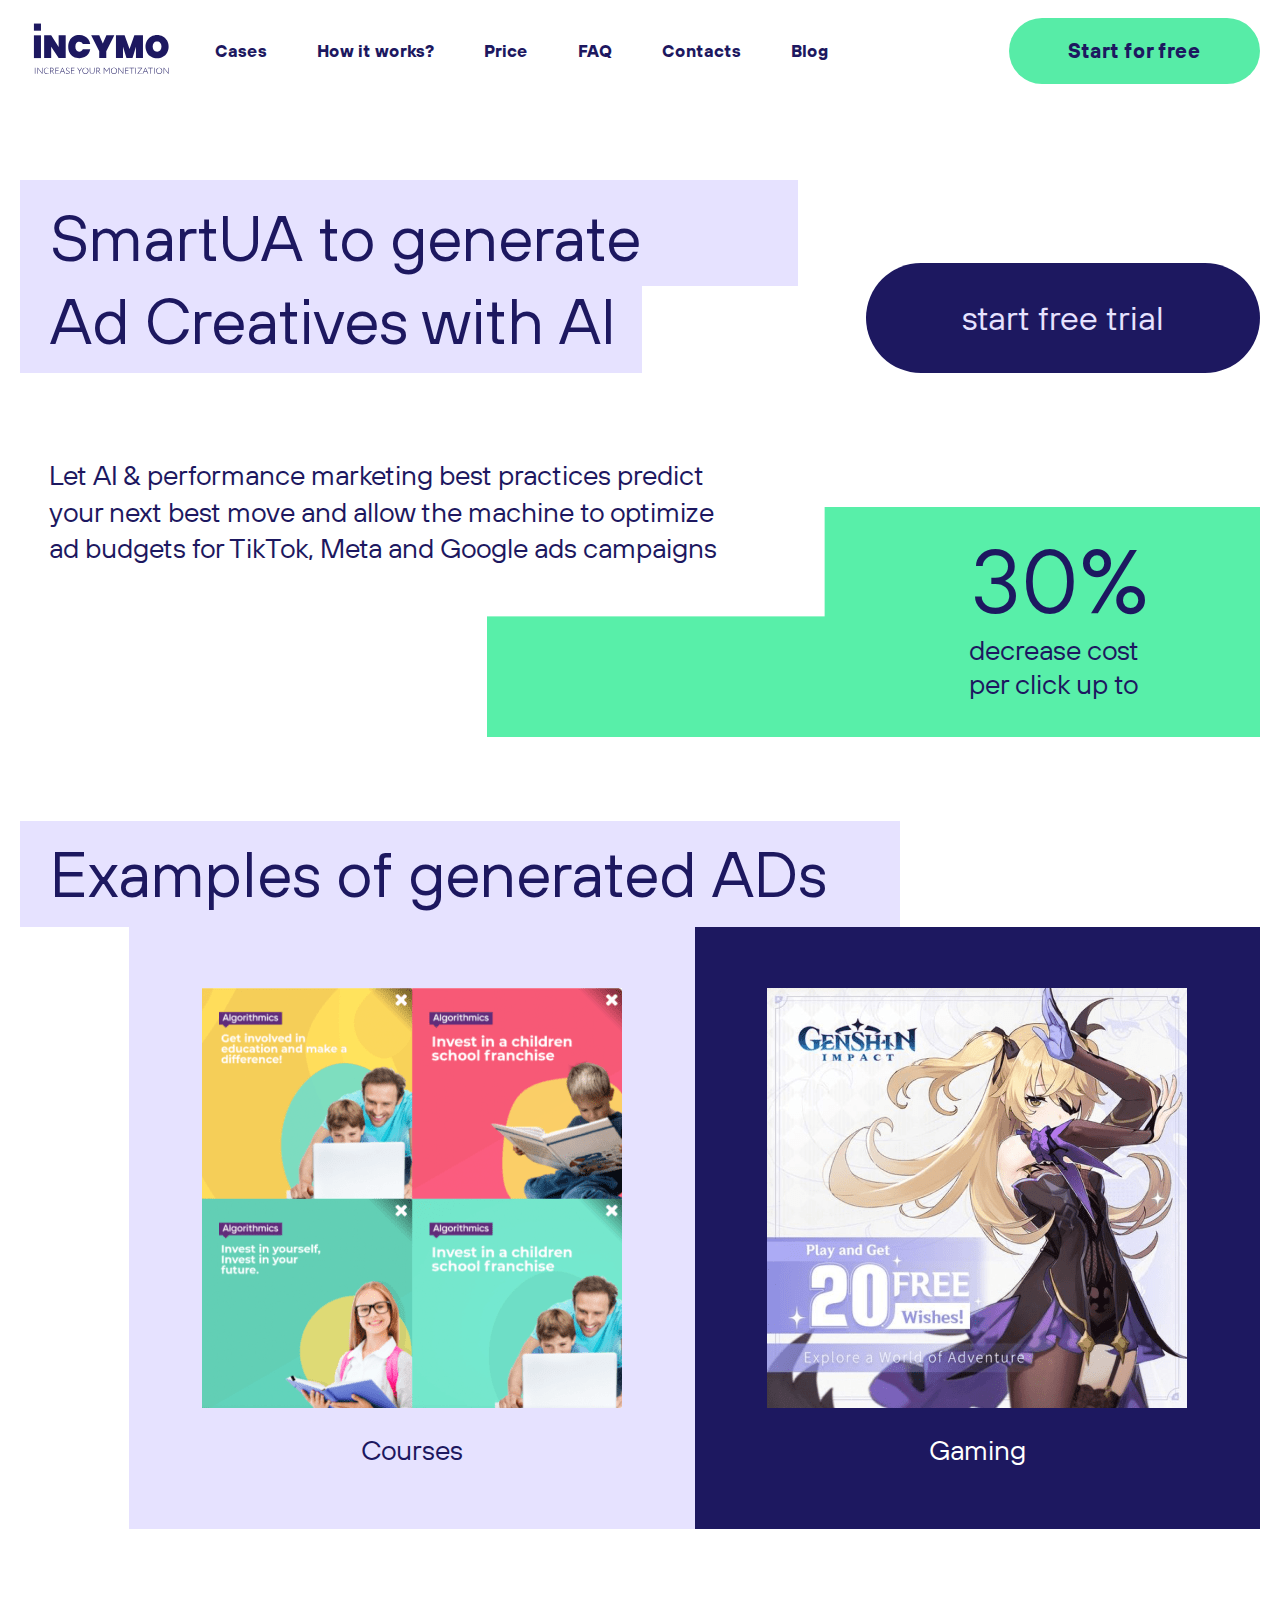
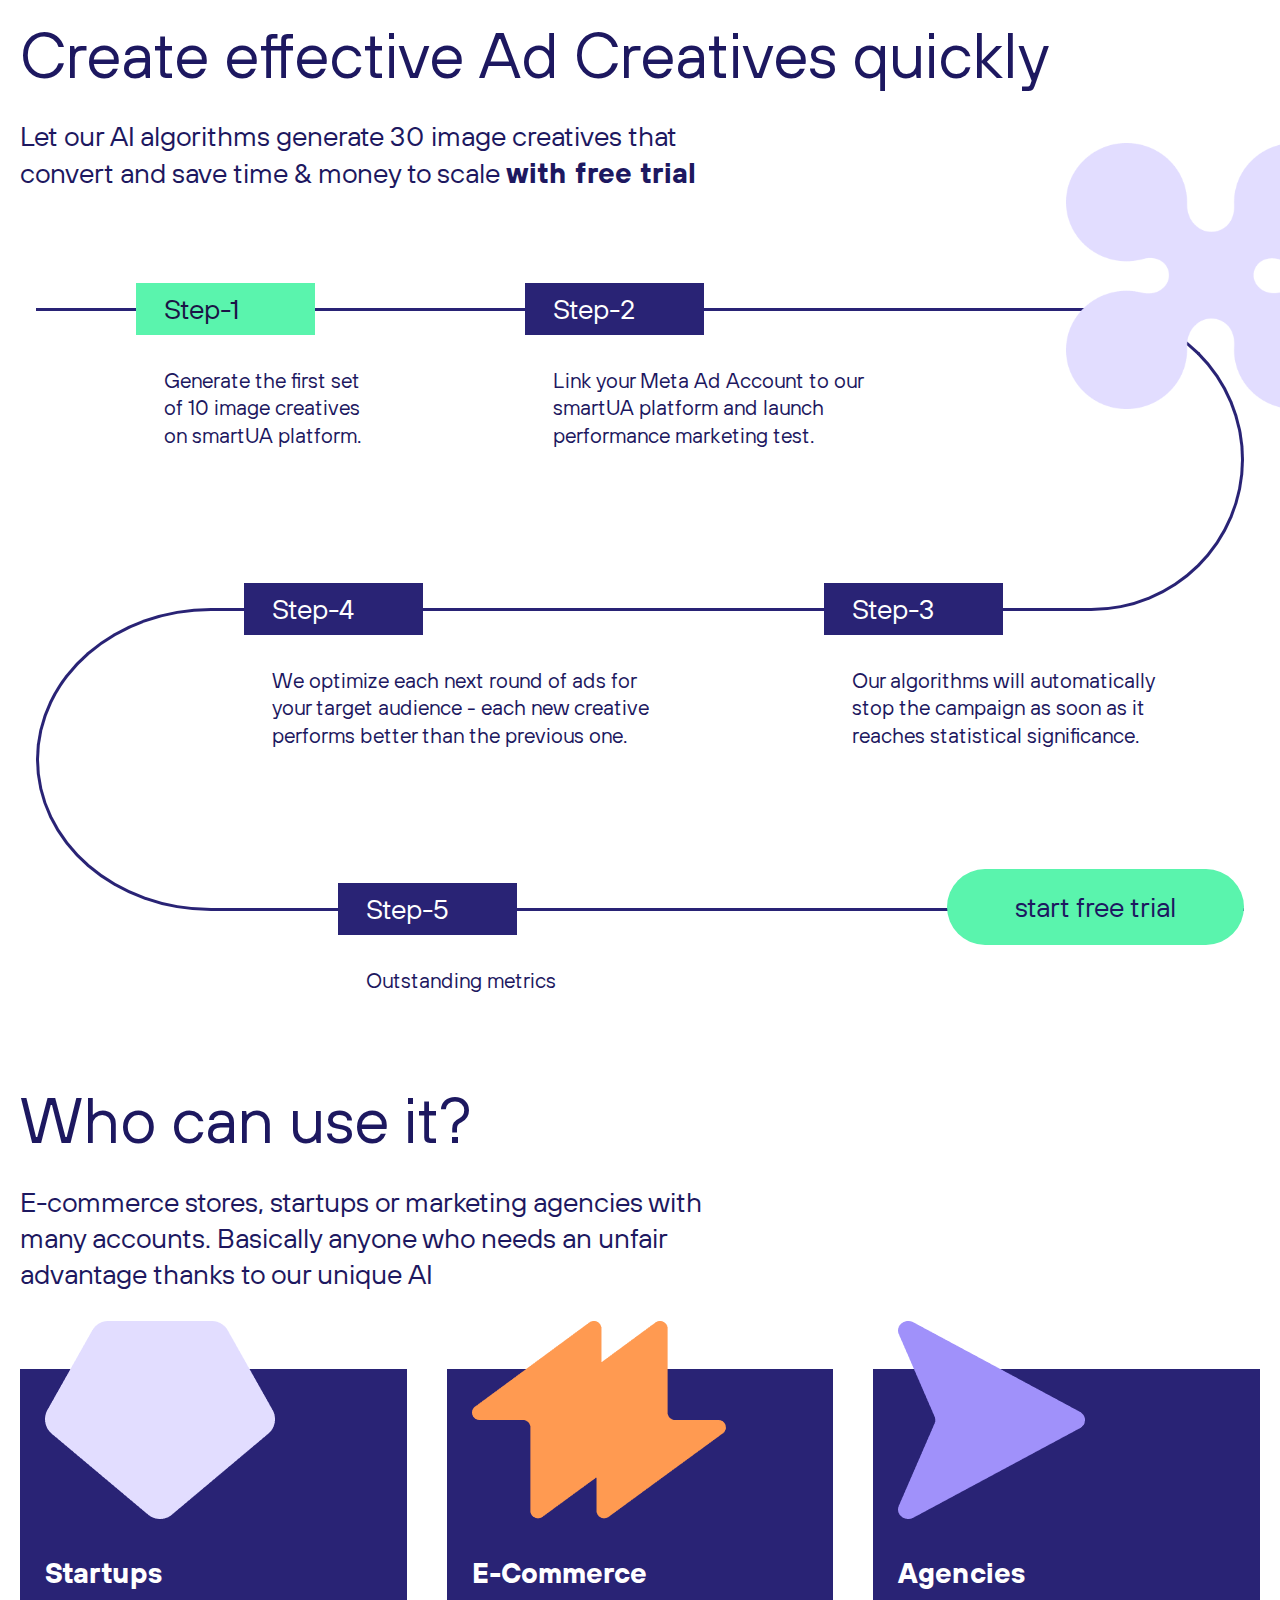
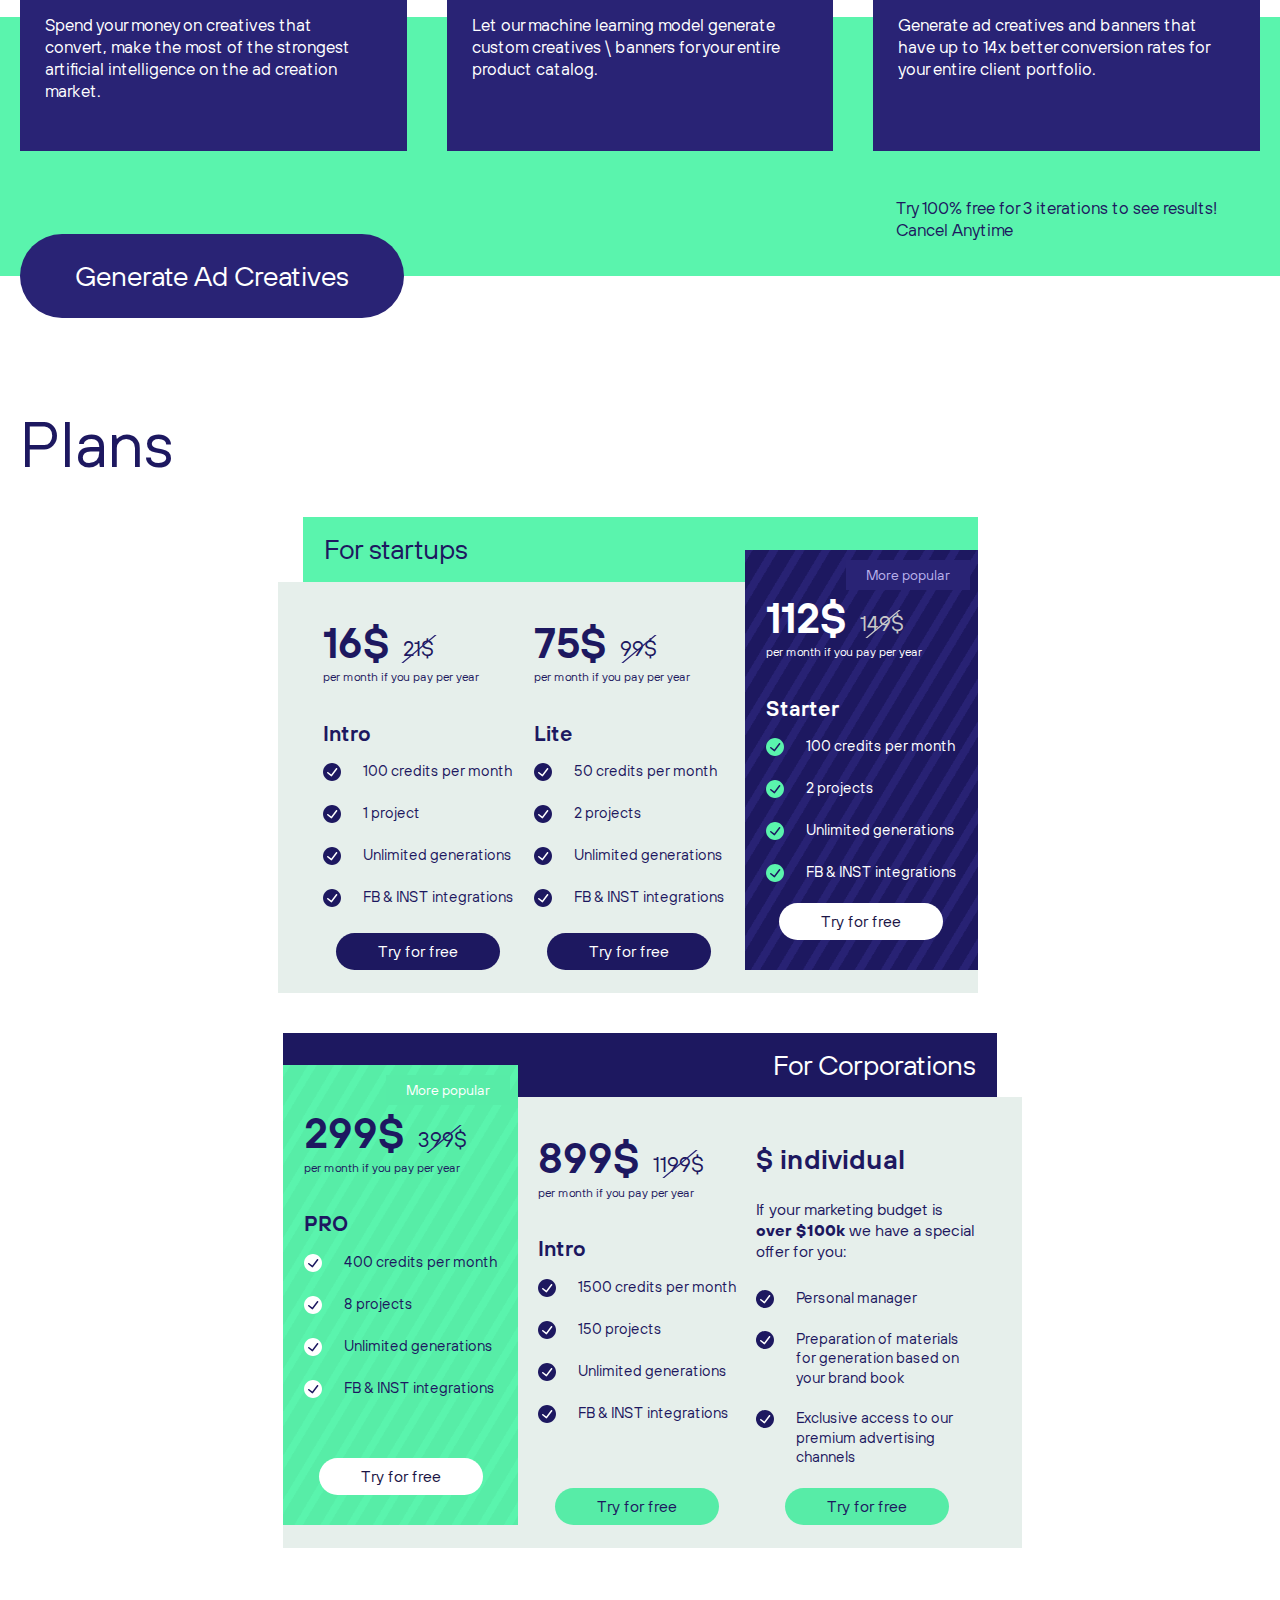
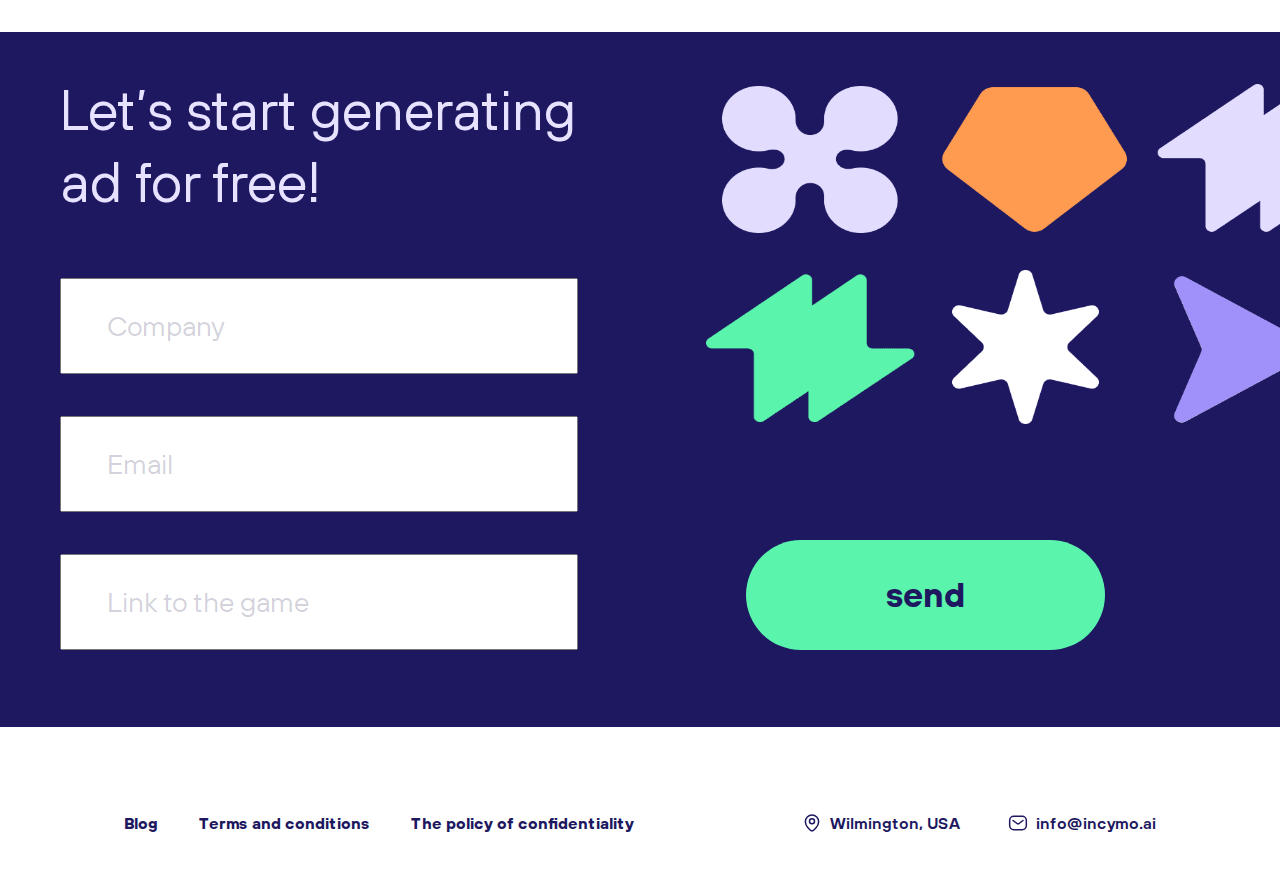
==== commit cdfda7e4: "." ====
--- a/index.html
+++ b/index.html
@@ -37,14 +37,13 @@
             </a>
             <nav class="header__nav">
                 <a href="#cases" class="header__nav-item">Cases</a>
-                <a href="#how-it-works" class="header__nav-item">How it work?</a>
+                <a href="#how-it-works" class="header__nav-item">How it works?</a>
                 <a href="#plans" class="header__nav-item">Price</a>
                 <a href="#faq" class="header__nav-item">FAQ</a>
                 <a href="#contacts" class="header__nav-item">Contacts</a>
                 <a href="https://blog.incymo.ai/ru/" class="header__nav-item" target="_blank">Blog</a>
             </nav>
             <div class="header__buttons">
-                <a href="#" class="header__buttons-link">Log In</a>
                 <a href="https://calendly.com/ceo_incymo_ai" target="_blank" class="header__buttons-btn">Start for free</a>
             </div>
         </div>
@@ -81,11 +80,7 @@
                         <div class="examples__items">
                             <div class="examples__item">
                                 <img src="img/index/example-1.png" alt="B2C products/services">
-                                <p>B2C products/services</p>
-                            </div>
-                            <div class="examples__item">
-                                <img src="img/index/example-2.png" alt="B2C products/services">
-                                <p>B2C products/services</p>
+                                <p>Courses</p>
                             </div>
                             <div class="examples__item">
                                 <img src="img/index/example-3.png" alt="Gaming">
@@ -106,15 +101,15 @@
                                     <p class="steps__road-item--text">
                                         Generate the first set<br/>
                                         of 10 image creatives<br/>
-                                        on INCYMO.AI platform.
+                                        on smartUA platform.
                                     </p>
                                 </div>
                                 <div class="steps__road-item steps__road-item--2">
                                     <div class="steps__road-item--num">Step-2</div>
                                     <p class="steps__road-item--text">
                                         Link your Meta Ad Account to our<br/>
-                                        platform and launch performance<br/>
-                                        marketing test.
+                                        smartUA platform and launch<br/>
+                                        performance marketing test.
                                     </p>
                                 </div>
                             </div>
@@ -143,14 +138,14 @@
                                         Outstanding metrics
                                     </p>
                                 </div>
-                                <div class="steps__road-item steps__road-item--6">
-                                    <div class="steps__road-item--num">Step-6</div>
-                                    <p class="steps__road-item--text">
-                                        Permanent subscription to<br/>
-                                        generate 10 image creatives<br/>
-                                        every month for 1000$
-                                    </p>
-                                </div>
+<!--                                <div class="steps__road-item steps__road-item&#45;&#45;6">-->
+<!--                                    <div class="steps__road-item&#45;&#45;num">Step-6</div>-->
+<!--                                    <p class="steps__road-item&#45;&#45;text">-->
+<!--                                        Permanent subscription to<br/>-->
+<!--                                        generate 10 image creatives<br/>-->
+<!--                                        every month for 1000$-->
+<!--                                    </p>-->
+<!--                                </div>-->
                                 <div class="steps__road-item steps__road-item--btn">
                                     <a href="https://calendly.com/ceo_incymo_ai" target="_blank">start free trial</a>
                                 </div>
@@ -218,10 +213,6 @@
                                                 <img src="img/check-1.svg" alt="Check">
                                                 <span>FB & INST integrations</span>
                                             </div>
-                                            <div>
-                                                <img src="img/check-1.svg" alt="Check">
-                                                <span>Unlimited stock images</span>
-                                            </div>
                                         </div>
                                         <a href="https://calendly.com/ceo_incymo_ai" target="_blank" class="plans__group-item--btn">Try for free</a>
                                     </div>
@@ -248,10 +239,6 @@
                                             <div>
                                                 <img src="img/check-1.svg" alt="Check">
                                                 <span>FB & INST integrations</span>
-                                            </div>
-                                            <div>
-                                                <img src="img/check-1.svg" alt="Check">
-                                                <span>Unlimited stock images</span>
                                             </div>
                                         </div>
                                         <a href="https://calendly.com/ceo_incymo_ai" target="_blank" class="plans__group-item--btn">Try for free</a>
@@ -280,10 +267,6 @@
                                             <div>
                                                 <img src="img/check-2.svg" alt="Check">
                                                 <span>FB & INST integrations</span>
-                                            </div>
-                                            <div>
-                                                <img src="img/check-2.svg" alt="Check">
-                                                <span>Unlimited stock images</span>
                                             </div>
                                         </div>
                                         <a href="https://calendly.com/ceo_incymo_ai" target="_blank" class="plans__group-item--btn">Try for free</a>
@@ -318,10 +301,6 @@
                                                 <img src="img/check-3.svg" alt="Check">
                                                 <span>FB & INST integrations</span>
                                             </div>
-                                            <div>
-                                                <img src="img/check-3.svg" alt="Check">
-                                                <span>Unlimited stock images</span>
-                                            </div>
                                         </div>
                                         <a href="https://calendly.com/ceo_incymo_ai" target="_blank" class="plans__group-item--btn">Try for free</a>
                                     </div>
@@ -349,10 +328,6 @@
                                                 <img src="img/check-1.svg" alt="Check">
                                                 <span>FB & INST integrations</span>
                                             </div>
-                                            <div>
-                                                <img src="img/check-1.svg" alt="Check">
-                                                <span>Unlimited stock images</span>
-                                            </div>
                                         </div>
                                         <a href="https://calendly.com/ceo_incymo_ai" target="_blank" class="plans__group-item--btn">Try for free</a>
                                     </div>
@@ -382,46 +357,7 @@
                         </div>
                     </section>
 
-                    <section id="faq" class="faq">
-  <div class="title">
-    <h4>Frequently asked<br/> questions about smartIn-App</h4>
-  </div>
-  <div class="faq__items">
-    <div class="faq__item">
-      <div class="faq__item-question">
-        <div>How long does integration of <span>smartIn-App</span> take?</div>
-        <svg>
-          <use xlink:href="img/sprites/sprite.svg#faq-arrow"></use>
-        </svg>
-      </div>
-      <div class="faq__item-answer">
-        С учётом сложившейся международной обстановки, сплочённость команды профессионалов создаёт необходимость включения впроизводственный план целого ряда внеочередных мероприятий сучётом комплекса анализа существующих паттернов поведения.
-      </div>
-    </div>
-    <div class="faq__item">
-      <div class="faq__item-question">
-        <div>Разнообразный и богатый опыт говорит нам?</div>
-        <svg>
-          <use xlink:href="img/sprites/sprite.svg#faq-arrow"></use>
-        </svg>
-      </div>
-      <div class="faq__item-answer">
-        С учётом сложившейся международной обстановки, сплочённость команды профессионалов создаёт необходимость включения впроизводственный план целого ряда внеочередных мероприятий сучётом комплекса анализа существующих паттернов поведения.
-      </div>
-    </div>
-    <div class="faq__item">
-      <div class="faq__item-question">
-        <div>How long does integration take?</div>
-        <svg>
-          <use xlink:href="img/sprites/sprite.svg#faq-arrow"></use>
-        </svg>
-      </div>
-      <div class="faq__item-answer">
-        С учётом сложившейся международной обстановки, сплочённость команды профессионалов создаёт необходимость включения впроизводственный план целого ряда внеочередных мероприятий сучётом комплекса анализа существующих паттернов поведения.
-      </div>
-    </div>
-  </div>
-</section>
+
 
                     <div class="row">
                         <section id="contacts" class="contactForm">
--- a/styles/main.min.css
+++ b/styles/main.min.css
@@ -1 +1 @@
-html{line-height:1.15;-webkit-text-size-adjust:100%}body{margin:0}details,main{display:block}h1{font-size:2em}hr{box-sizing:content-box;height:0;overflow:visible}code,kbd,pre,samp{font-family:monospace,monospace;font-size:1em}a{background-color:transparent;text-decoration:none;transition:.3s}abbr[title]{border-bottom:none;text-decoration:underline;-webkit-text-decoration:underline dotted;text-decoration:underline dotted}b,strong{font-weight:bolder}small{font-size:80%}sub,sup{font-size:75%;line-height:0;position:relative;vertical-align:baseline}sub{bottom:-.25em}sup{top:-.5em}img{border-style:none}button,input,optgroup,select,textarea{font-family:inherit;font-size:100%;line-height:1.15;margin:0}button,input{overflow:visible}button,select{text-transform:none}[type=button],[type=reset],[type=submit],button{-webkit-appearance:button}[type=button]::-moz-focus-inner,[type=reset]::-moz-focus-inner,[type=submit]::-moz-focus-inner,button::-moz-focus-inner{border-style:none;padding:0}[type=button]:-moz-focusring,[type=reset]:-moz-focusring,[type=submit]:-moz-focusring,button:-moz-focusring{outline:ButtonText dotted 1px}fieldset{padding:.35em .75em .625em}legend{box-sizing:border-box;color:inherit;display:table;max-width:100%;padding:0;white-space:normal}progress{vertical-align:baseline}textarea{overflow:auto}[type=checkbox],[type=radio]{box-sizing:border-box;padding:0}[type=number]::-webkit-inner-spin-button,[type=number]::-webkit-outer-spin-button{height:auto}[type=search]{-webkit-appearance:textfield;outline-offset:-2px}[type=search]::-webkit-search-decoration{-webkit-appearance:none}::-webkit-file-upload-button{-webkit-appearance:button;font:inherit}summary{display:list-item}[hidden],template{display:none}@font-face{font-family:"TT Hoves";src:url(../../fonts/TTHoves-Regular.woff) format("woff");src:local("TT Hoves Regular"),local("TTHoves-Regular"),url(../../fonts/TTHoves-Regular.woff2) format("woff2"),url(../../fonts/TTHoves-Regular.woff) format("woff");font-style:normal;font-weight:400}@font-face{font-family:"TT Hoves";src:url(../../fonts/TTHoves-DemiBold.woff) format("woff");src:local("TT Hoves DemiBold"),local("TTHoves-DemiBold"),url(../../fonts/TTHoves-DemiBold.woff2) format("woff2"),url(../../fonts/TTHoves-DemiBold.woff) format("woff");font-weight:600;font-style:normal}@font-face{font-family:"TT Hoves";src:url(../../fonts/TTHoves-Bold.woff) format("woff");src:local("TT Hoves Bold"),local("TTHoves-Bold"),url(../../fonts/TTHoves-Bold.woff2) format("woff2"),url(../../fonts/TTHoves-Bold.woff) format("woff");font-weight:700;font-style:normal}h1,h2,h3,h4,h5,h6,p,ul{margin:0;padding:0}body,html{font-family:"TT Hoves",sans-serif;font-weight:400;color:#1d1860;background:#fff;overflow-x:hidden}.container{width:100%;max-width:1400px;padding:0 20px;margin:0 auto}.container-fluid{width:100%;padding:0}.row{margin:0 -20px}a:focus,a:hover{color:inherit}.page{padding-top:84px;width:100%;margin:96px auto 0}.page__content{display:flex;flex-direction:column}.title{display:flex;align-self:flex-start}.title h1,.title h2,.title h3,.title h4{font-weight:400;font-size:4em;line-height:130%}.title-bg{position:relative;padding:16px 157px 11px 30px}.title-bg h1,.title-bg h2,.title-bg h3,.title-bg h4{z-index:1}.title-bg:before{content:"";position:absolute;height:106px;background:#e6e2ff;top:0;left:0;width:100%}.title-bg:after{content:"";position:absolute;height:109px;background:#e6e2ff;bottom:0;left:0;width:calc(100% - 156px)}.title-single-line{padding-top:11px;padding-right:73px}.title-single-line:after{display:none}.description{font-size:28px;line-height:130%;max-width:696px;margin-top:22px}.description span{font-weight:700}section{display:flex;margin-bottom:84px}section.inc-padding{padding-left:0}.first{flex-direction:column}.first__top{display:flex;margin-bottom:84px}.first__btn{background:#1d1860;border-radius:134px;font-size:34px;line-height:130%;color:#e6e2ff;padding:33px 96px;display:flex;align-items:center;align-self:flex-end;margin-left:auto}.first__btn:focus,.first__btn:hover{background:#251f7b;color:#e6e2ff}.first__text{display:flex;position:relative}.first__text p{max-width:696px;font-size:28px;line-height:130%;padding-left:29px;position:absolute;top:0;left:0}.first__text-deal{width:662px;height:230px;padding-right:111px;background:url(../img/linear-green-bg.png) right bottom no-repeat;background-size:cover;display:flex;justify-content:flex-end;align-self:flex-end;margin-left:auto;margin-top:50px}.first__text-deal--text{display:flex;flex-direction:column;align-self:flex-end;z-index:1;margin-bottom:36px;font-size:28px;line-height:120%;text-align:center}.first__text-deal--text span{font-size:90px;line-height:150%;margin-bottom:-14px;padding-left:14px}.examples{display:flex;flex-direction:column}.examples__items{margin-left:109px;display:flex;background:#e6e2ff}.examples__item{display:flex;flex-direction:column;align-items:center;flex-grow:1;padding:61px 44px}.examples__item:nth-of-type(2){background:#1d1860}.examples__item:nth-of-type(2) p{color:#fff}.examples__item img{max-width:100%}.examples__item p{margin-top:24px;text-align:center;font-size:28px;line-height:130%}.steps{flex-direction:column;position:relative}.steps__bg{position:absolute;top:130px;right:-53px;z-index:1;width:247px}.steps__road{margin-top:92px;padding:0 16px}.steps__road-group{display:flex;height:300px;position:relative}.steps__road-group:before{content:"";position:absolute;left:0;right:350px;top:25px;height:3px;background:#292375}.steps__road-group:after{content:"";position:absolute;right:0;top:25px;border:3px solid #292375;border-radius:0 100% 100% 0/0 350px 350px 0;border-left:0;width:350px;height:calc(100% - 3px)}.steps__road-group--reverse{flex-direction:row-reverse}.steps__road-group--reverse:before{left:350px;right:350px}.steps__road-group--reverse:after{border-radius:350px 0 0 350px/100% 0 0 100%;border-right:0;border-left:3px solid #292375;left:0;right:auto}.steps__road-group:nth-of-type(3n):before{left:350px}.steps__road-group:last-of-type{height:auto}.steps__road-group:last-of-type:after{display:none}.steps__road-item{display:flex;flex-direction:column;z-index:1}.steps__road-item--num{width:151px;height:52px;background:#292375;color:#fff;font-size:28px;line-height:36px;display:flex;align-items:center;padding-left:28px;align-self:flex-start;flex-shrink:0}.steps__road-item--text{font-size:21px;line-height:130%;padding-left:28px;margin-top:32px}.steps__road-item--1{margin-left:100px}.steps__road-item--1 .steps__road-item--num{background:#5af4ad;color:#1b1446}.steps__road-item--2{margin-left:164px}.steps__road-item--3{margin-right:89px}.steps__road-item--4{margin-right:175px}.steps__road-item--5{margin-left:100px}.steps__road-item--6{margin-left:156px}.steps__road-item--btn{margin-left:82px;align-self:flex-start;margin-top:-14px}.steps__road-item--btn a{font-size:28px;padding:24px 68px;background:#5af4ad;border-radius:134px;line-height:1;color:#1d1860}.steps__road-item--btn a:focus,.steps__road-item--btn a:hover{background:#53de9e}.use{flex-direction:column;position:relative}.use:before{content:"";position:absolute;bottom:42px;left:-20px;right:-20px;height:259px;background:#5af4ad}.use__items{display:flex;margin-top:76px;z-index:1;margin-bottom:46px}.use__item{display:flex;flex-direction:column;flex:1 1 0;background:#292375;padding:0 49px 48px 25px}.use__item:not(:last-of-type){margin-right:40px}.use__item img{align-self:flex-start;margin-top:-48px;margin-bottom:36px}.use__item-title{font-size:28px;line-height:130%;color:#fff;font-weight:700;margin-bottom:23px}.use__item p{font-size:17px;line-height:130%;color:#fff}.use__bottom{display:flex;justify-content:space-between;z-index:1}.use__bottom a{margin-top:37px;background:#292375;border-radius:134px;font-size:28px;line-height:130%;color:#fff;padding:24px 55px}.use__bottom a:focus,.use__bottom a:hover{background:#342d93}.use__bottom p{padding-right:42px;font-size:17px;line-height:130%}.plans{flex-direction:column}.plans__groups{margin-top:32px;display:flex}.plans__group{width:calc(50% - 10px);max-width:100%;display:flex;flex-direction:column}.plans__group:first-of-type{margin-right:20px}.plans__group:first-of-type .plans__group-heading{background:#5af4ad}.plans__group:first-of-type .plans__group-items{padding:34px 0 23px 45px;margin-left:-25px}.plans__group:last-of-type .plans__group-heading{background:#1d1860;color:#fff;text-align:right}.plans__group:last-of-type .plans__group-items{padding:34px 45px 23px 0;margin-right:-25px}.plans__group:last-of-type .plans__group-item--btn{background:#57eca7;color:#1d1860}.plans__group:last-of-type .plans__group-item--btn:focus,.plans__group:last-of-type .plans__group-item--btn:hover{background:#4cc98f}.plans__group-heading{font-size:28px;line-height:130%;padding:14px 21px}.plans__group-items{display:flex;align-items:flex-end;background:#e6efeb}.plans__group-item{flex-grow:1;max-width:221px;display:flex;flex-direction:column;height:100%;flex-shrink:0}.plans__group-item.priority{max-width:100%;padding:41px 21px 30px;margin-top:-66px;position:relative}.plans__group-item.priority .plans__group-item--btn{background:#fff;color:#1b1446}.plans__group-item.priority .plans__group-item--btn:focus,.plans__group-item.priority .plans__group-item--btn:hover{color:#1b1446;background:#b8b8b8}.plans__group-item.priority.blue{background:url(../img/index/plan-blue-bg.png);background-size:cover}.plans__group-item.priority.blue .plans__group-item--badge{background:#292375}.plans__group-item.priority.blue .plans__group-item--list,.plans__group-item.priority.blue .plans__group-item--notice,.plans__group-item.priority.blue .plans__group-item--price,.plans__group-item.priority.blue .plans__group-item--title{color:#fff}.plans__group-item.priority.blue .plans__group-item--price span{color:#c8c8c8}.plans__group-item.priority.blue .plans__group-item--price span:before{background:#c8c8c8}.plans__group-item.priority.green{background:url(../img/index/plan-green-bg.png);background-size:cover}.plans__group-item.priority.green .plans__group-item--badge{background:#57eca7;color:#fff}.plans__group-item:not(:last-of-type){margin-right:20px}.plans__group-item--badge{font-size:14px;line-height:130%;color:#b9b1ec;padding:6px 20px;position:absolute;top:10px;right:8px}.plans__group-item--price{display:flex;align-items:flex-end;font-weight:600;font-size:42px;line-height:130%}.plans__group-item--price.individual{font-size:27px;margin-top:11px}.plans__group-item--price span{font-weight:400;font-size:21px;position:relative;line-height:1;margin-bottom:11px;margin-left:14px}.plans__group-item--price span:before{content:"";position:absolute;height:28px;width:2px;left:50%;top:0;bottom:0;margin:auto 0;background:#292375;transform:skewX(-50deg)}.plans__group-item--notice{font-size:12px;line-height:130%;margin-bottom:34px}.plans__group-item--notice.individual{font-size:16px;margin-top:22px;margin-bottom:26px}.plans__group-item--notice.individual span{font-weight:700}.plans__group-item--title{font-weight:600;font-size:21px;line-height:130%;margin-bottom:14px}.plans__group-item--list{display:flex;flex-direction:column;margin-bottom:21px}.plans__group-item--list.individual div:not(:last-of-type){margin-bottom:21px}.plans__group-item--list div{display:flex;align-items:flex-start;font-size:15px;line-height:130%}.plans__group-item--list div:not(:last-of-type){margin-bottom:22px}.plans__group-item--list div img{margin-right:22px;margin-top:2px;flex-shrink:0}.plans__group-item--btn{padding:8px 42px;background:#1d1860;border-radius:48px;display:flex;align-self:center;font-size:16px;line-height:130%;color:#fff;margin-top:auto}.plans__group-item--btn:focus,.plans__group-item--btn:hover{color:#fff;background:#2b2489}.header{height:102px;display:flex;align-items:center;background:#fff;z-index:2;position:fixed;top:0;left:0;right:0}.header__content{display:flex;align-items:center;justify-content:space-between}.header__nav{display:flex;margin-right:180px;margin-left:auto}.header__nav-item{font-style:normal;font-weight:700;font-size:17px;line-height:120%;color:#1d1860;position:relative}.header__nav-item:before{content:"";position:absolute;bottom:-2px;left:0;width:0;height:2px;background:#1d1860;transition:.3s;overflow:hidden}.header__nav-item:hover:before{width:100%}.header__nav-item:not(:last-of-type){margin-right:50px}.header__buttons{display:flex;align-items:center}.header__buttons-link{font-weight:700;font-size:20px;line-height:120%;color:#1d1860;margin-right:52px}.header__buttons-btn{font-weight:700;font-size:20px;line-height:150%;color:#1d1860;padding:18px 59px;background:#57eca7;border-radius:50px}.header__buttons-btn:hover{background:#53de9e}.footer{padding:0 104px 40px;display:flex;align-items:center}.footer__nav{display:flex}.footer__nav-item{font-weight:700;font-size:16px;line-height:150%;color:#1d1860}.footer__nav-item:not(:last-of-type){margin-right:41px}.footer__contacts{display:flex;margin-left:auto}.footer__contacts-item{display:flex;align-items:center;font-weight:600;font-size:16px;line-height:150%;color:#1d1860}.footer__contacts-item:not(:last-of-type){margin-right:48px}.footer__contacts-item a{color:#1d1860}.footer__contacts-item svg{width:20px;height:20px;margin-right:8px}.faq{flex-direction:column}.faq .title{height:202px}.faq .title h4{background:url(../img/index/faq-title-bg.png);background-size:cover;color:#fff;padding:14px 25px 0 40px}.faq__items{display:flex;flex-direction:column;margin-top:83px}.faq__item{display:flex;flex-direction:column;max-width:80%}.faq__item:not(:last-of-type){margin-bottom:98px}.faq__item:nth-of-type(odd) .faq__item-question{background:#e2ddff}.faq__item:nth-of-type(even){margin-left:103px}.faq__item:nth-of-type(even) .faq__item-question{background:#6ef6b7}.faq__item.active .faq__item-question svg{transform:rotate(90deg);right:-12px}.faq__item.active .faq__item-question svg use{fill:#1d1860}.faq__item-question{padding:27px 109px 26px 25px;flex-grow:1;font-size:34px;line-height:130%;position:relative;cursor:pointer}.faq__item-question div span{font-weight:700}.faq__item-question svg{width:78px;height:90px;position:absolute;bottom:-42px;right:-14px;transition:.3s}.faq__item-question svg use{transition:.3s;fill:#a091fa}.faq__item-answer{padding-top:35px;font-size:28px;line-height:130%;align-self:center;max-width:80%;display:none}.contactForm{background:url(../img/contact-form-bg.png) top 52px right no-repeat,#1d1860;background-size:574px 340px;padding:42px 175px 77px 60px;display:flex;flex-direction:column;flex-shrink:0}.contactForm h4{font-size:56px;line-height:130%;color:#e6e2ff;font-weight:400;margin-bottom:59px}.contactForm__form-wrapper{display:flex;flex-shrink:0}.contactForm__form-inputs{display:flex;flex-direction:column;width:620px}.contactForm__form-input,.contactForm__form-input>p{width:100%;display:flex}.contactForm__form-input:not(:last-of-type){margin-bottom:42px}.contactForm__form-right{margin-left:168px;align-self:flex-end;flex-grow:1}.contactForm__form-btn{background:#5af4ad;border-radius:134px;padding:33px 140px!important;font-weight:700;font-size:34px!important;line-height:130%!important;color:#1d1860!important;cursor:pointer;border:0;transition:.3s;height:auto!important}.contactForm__form-btn:focus,.contactForm__form-btn:hover{outline:0;background:#4dd094}.contactForm input{height:96px;font-size:28px;line-height:130%;padding:0 45px;color:rgba(27,20,70,.8);outline:0;box-sizing:border-box;width:100%}.contactForm input::-moz-placeholder{color:rgba(27,20,70,.2)}.contactForm input::placeholder{color:rgba(27,20,70,.2)}+html{line-height:1.15;-webkit-text-size-adjust:100%}body{margin:0}details,main{display:block}h1{font-size:2em}hr{box-sizing:content-box;height:0;overflow:visible}code,kbd,pre,samp{font-family:monospace,monospace;font-size:1em}a{background-color:transparent;text-decoration:none;transition:.3s;white-space:nowrap}abbr[title]{border-bottom:none;text-decoration:underline;-webkit-text-decoration:underline dotted;text-decoration:underline dotted}b,strong{font-weight:bolder}small{font-size:80%}sub,sup{font-size:75%;line-height:0;position:relative;vertical-align:baseline}sub{bottom:-.25em}sup{top:-.5em}img{border-style:none}button,input,optgroup,select,textarea{font-family:inherit;font-size:100%;line-height:1.15;margin:0}button,input{overflow:visible}button,select{text-transform:none}[type=button],[type=reset],[type=submit],button{-webkit-appearance:button}[type=button]::-moz-focus-inner,[type=reset]::-moz-focus-inner,[type=submit]::-moz-focus-inner,button::-moz-focus-inner{border-style:none;padding:0}[type=button]:-moz-focusring,[type=reset]:-moz-focusring,[type=submit]:-moz-focusring,button:-moz-focusring{outline:ButtonText dotted 1px}fieldset{padding:.35em .75em .625em}legend{box-sizing:border-box;color:inherit;display:table;max-width:100%;padding:0;white-space:normal}progress{vertical-align:baseline}textarea{overflow:auto}[type=checkbox],[type=radio]{box-sizing:border-box;padding:0}[type=number]::-webkit-inner-spin-button,[type=number]::-webkit-outer-spin-button{height:auto}[type=search]{-webkit-appearance:textfield;outline-offset:-2px}[type=search]::-webkit-search-decoration{-webkit-appearance:none}::-webkit-file-upload-button{-webkit-appearance:button;font:inherit}summary{display:list-item}[hidden],template{display:none}@font-face{font-family:"TT Hoves";src:url(../../fonts/TTHoves-Regular.woff) format("woff");src:local("TT Hoves Regular"),local("TTHoves-Regular"),url(../../fonts/TTHoves-Regular.woff2) format("woff2"),url(../../fonts/TTHoves-Regular.woff) format("woff");font-style:normal;font-weight:400}@font-face{font-family:"TT Hoves";src:url(../../fonts/TTHoves-DemiBold.woff) format("woff");src:local("TT Hoves DemiBold"),local("TTHoves-DemiBold"),url(../../fonts/TTHoves-DemiBold.woff2) format("woff2"),url(../../fonts/TTHoves-DemiBold.woff) format("woff");font-weight:600;font-style:normal}@font-face{font-family:"TT Hoves";src:url(../../fonts/TTHoves-Bold.woff) format("woff");src:local("TT Hoves Bold"),local("TTHoves-Bold"),url(../../fonts/TTHoves-Bold.woff2) format("woff2"),url(../../fonts/TTHoves-Bold.woff) format("woff");font-weight:700;font-style:normal}h1,h2,h3,h4,h5,h6,p,ul{margin:0;padding:0}body,html{font-family:"TT Hoves",sans-serif;font-weight:400;color:#1d1860;background:#fff;overflow-x:hidden}.container{width:100%;max-width:1400px;padding:0 20px;margin:0 auto;box-sizing:border-box}.container-fluid{width:100%;padding:0;box-sizing:border-box}.row{margin:0 -20px}a:focus,a:hover{color:inherit}.page{padding-top:84px;width:100%;margin:96px auto 0}.page__content{display:flex;flex-direction:column}.title{display:flex;align-self:flex-start}.title h1,.title h2,.title h3,.title h4{font-weight:400;font-size:4em;line-height:130%}.title-bg{position:relative;padding:16px 157px 11px 30px}.title-bg h1,.title-bg h2,.title-bg h3,.title-bg h4{z-index:1}.title-bg:before{content:"";position:absolute;height:106px;background:#e6e2ff;top:0;left:0;width:100%}.title-bg:after{content:"";position:absolute;height:109px;background:#e6e2ff;bottom:0;left:0;width:calc(100% - 156px)}.title-single-line{padding-top:11px;padding-right:73px}.title-single-line:after{display:none}.description{font-size:28px;line-height:130%;max-width:696px;margin-top:22px}.description span{font-weight:700}section{display:flex;margin-bottom:84px}section.inc-padding{padding-left:0}.first{flex-direction:column}.first__top{display:flex;margin-bottom:84px}.first__btn{background:#1d1860;border-radius:134px;font-size:34px;line-height:130%;color:#e6e2ff;padding:33px 96px;display:flex;align-items:center;align-self:flex-end;margin-left:auto}.first__btn:focus,.first__btn:hover{background:#251f7b;color:#e6e2ff}.first__text{display:flex;position:relative}.first__text p{max-width:696px;font-size:28px;line-height:130%;padding-left:29px;position:absolute;top:0;left:0}.first__text-deal{width:662px;height:230px;padding-right:111px;background:url(../img/linear-green-bg.png) right bottom no-repeat;background-size:cover;display:flex;justify-content:flex-end;align-self:flex-end;margin-left:auto;margin-top:50px}.first__text-deal--text{display:flex;flex-direction:column;align-self:flex-end;z-index:1;margin-bottom:36px;font-size:28px;line-height:120%;text-align:center}.first__text-deal--text span{font-size:90px;line-height:150%;margin-bottom:-14px;padding-left:14px}.examples{display:flex;flex-direction:column}.examples__items{margin-left:109px;display:flex;background:#e6e2ff}.examples__item{display:flex;flex-direction:column;align-items:center;flex-grow:1;padding:61px 44px}.examples__item:nth-of-type(2){background:#1d1860}.examples__item:nth-of-type(2) p{color:#fff}.examples__item img{max-width:100%}.examples__item p{margin-top:24px;text-align:center;font-size:28px;line-height:130%}.steps{flex-direction:column;position:relative}.steps__bg{position:absolute;top:130px;right:-53px;z-index:1;width:247px}.steps__road{margin-top:92px;padding:0 16px}.steps__road-group{display:flex;height:300px;position:relative}.steps__road-group:before{content:"";position:absolute;left:0;right:350px;top:25px;height:3px;background:#292375}.steps__road-group:after{content:"";position:absolute;right:0;top:25px;border:3px solid #292375;border-radius:0 100% 100% 0/0 350px 350px 0;border-left:0;width:350px;height:calc(100% - 3px)}.steps__road-group--reverse{flex-direction:row-reverse}.steps__road-group--reverse:before{left:350px;right:350px}.steps__road-group--reverse:after{border-radius:350px 0 0 350px/100% 0 0 100%;border-right:0;border-left:3px solid #292375;left:0;right:auto}.steps__road-group:nth-of-type(3n):before{left:350px}.steps__road-group:last-of-type{height:auto}.steps__road-group:last-of-type:before{right:0}.steps__road-group:last-of-type:after{display:none}.steps__road-item{display:flex;flex-direction:column;z-index:1}.steps__road-item--num{width:151px;height:52px;background:#292375;color:#fff;font-size:28px;line-height:36px;display:flex;align-items:center;padding-left:28px;align-self:flex-start;flex-shrink:0}.steps__road-item--text{font-size:21px;line-height:130%;padding-left:28px;margin-top:32px}.steps__road-item--1{margin-left:100px}.steps__road-item--1 .steps__road-item--num{background:#5af4ad;color:#1b1446}.steps__road-item--2{margin-left:164px}.steps__road-item--3{margin-right:89px}.steps__road-item--4{margin-right:175px}.steps__road-item--5{margin-left:25%}.steps__road-item--6{margin-left:156px}.steps__road-item--btn{margin-left:auto;align-self:flex-start;margin-top:-14px}.steps__road-item--btn a{font-size:28px;padding:24px 68px;background:#5af4ad;border-radius:134px;line-height:1;color:#1d1860}.steps__road-item--btn a:focus,.steps__road-item--btn a:hover{background:#53de9e}.use{flex-direction:column;position:relative}.use:before{content:"";position:absolute;bottom:42px;left:-20px;right:-20px;height:259px;background:#5af4ad}.use__items{display:flex;margin-top:76px;z-index:1;margin-bottom:46px}.use__item{display:flex;flex-direction:column;flex:1 1 0;background:#292375;padding:0 49px 48px 25px}.use__item:not(:last-of-type){margin-right:40px}.use__item img{align-self:flex-start;margin-top:-48px;margin-bottom:36px}.use__item-title{font-size:28px;line-height:130%;color:#fff;font-weight:700;margin-bottom:23px}.use__item p{font-size:17px;line-height:130%;color:#fff}.use__bottom{display:flex;justify-content:space-between;z-index:1}.use__bottom a{margin-top:37px;background:#292375;border-radius:134px;font-size:28px;line-height:130%;color:#fff;padding:24px 55px}.use__bottom a:focus,.use__bottom a:hover{background:#342d93}.use__bottom p{padding-right:42px;font-size:17px;line-height:130%}.plans{flex-direction:column}.plans__groups{margin-top:32px;display:flex}.plans__group{width:calc(50% - 10px);max-width:100%;display:flex;flex-direction:column}.plans__group:first-of-type{margin-right:20px}.plans__group:first-of-type .plans__group-heading{background:#5af4ad}.plans__group:first-of-type .plans__group-items{padding:34px 0 23px 45px;margin-left:-25px}.plans__group:last-of-type .plans__group-heading{background:#1d1860;color:#fff;text-align:right}.plans__group:last-of-type .plans__group-items{padding:34px 45px 23px 0;margin-right:-25px}.plans__group:last-of-type .plans__group-item--btn{background:#57eca7;color:#1d1860}.plans__group:last-of-type .plans__group-item--btn:focus,.plans__group:last-of-type .plans__group-item--btn:hover{background:#4cc98f}.plans__group-heading{font-size:28px;line-height:130%;padding:14px 21px}.plans__group-items{display:flex;align-items:flex-end;background:#e6efeb;height:100%}.plans__group-item{flex-grow:1;max-width:221px;display:flex;flex-direction:column;height:100%;flex-shrink:0}.plans__group-item.priority{max-width:100%;padding:41px 21px 30px;margin-top:-66px;position:relative}.plans__group-item.priority .plans__group-item--btn{background:#fff;color:#1b1446}.plans__group-item.priority .plans__group-item--btn:focus,.plans__group-item.priority .plans__group-item--btn:hover{color:#1b1446;background:#b8b8b8}.plans__group-item.priority.blue{background:url(../img/index/plan-blue-bg.png);background-size:cover}.plans__group-item.priority.blue .plans__group-item--badge{background:#292375}.plans__group-item.priority.blue .plans__group-item--list,.plans__group-item.priority.blue .plans__group-item--notice,.plans__group-item.priority.blue .plans__group-item--price,.plans__group-item.priority.blue .plans__group-item--title{color:#fff}.plans__group-item.priority.blue .plans__group-item--price span{color:#c8c8c8}.plans__group-item.priority.blue .plans__group-item--price span:before{background:#c8c8c8}.plans__group-item.priority.green{background:url(../img/index/plan-green-bg.png);background-size:cover}.plans__group-item.priority.green .plans__group-item--badge{background:#57eca7;color:#fff}.plans__group-item:not(:last-of-type){margin-right:20px}.plans__group-item--badge{font-size:14px;line-height:130%;color:#b9b1ec;padding:6px 20px;position:absolute;top:10px;right:8px}.plans__group-item--price{display:flex;align-items:flex-end;font-weight:600;font-size:42px;line-height:130%}.plans__group-item--price.individual{font-size:27px;margin-top:11px}.plans__group-item--price span{font-weight:400;font-size:21px;position:relative;line-height:1;margin-bottom:11px;margin-left:14px}.plans__group-item--price span:before{content:"";position:absolute;height:28px;width:2px;left:50%;top:0;bottom:0;margin:auto 0;background:#292375;transform:skewX(-50deg)}.plans__group-item--notice{font-size:12px;line-height:130%;margin-bottom:34px}.plans__group-item--notice.individual{font-size:16px;margin-top:22px;margin-bottom:26px}.plans__group-item--notice.individual span{font-weight:700}.plans__group-item--title{font-weight:600;font-size:21px;line-height:130%;margin-bottom:14px}.plans__group-item--list{display:flex;flex-direction:column;margin-bottom:21px}.plans__group-item--list.individual div:not(:last-of-type){margin-bottom:21px}.plans__group-item--list div{display:flex;align-items:flex-start;font-size:15px;line-height:130%}.plans__group-item--list div:not(:last-of-type){margin-bottom:22px}.plans__group-item--list div img{margin-right:22px;margin-top:2px;flex-shrink:0}.plans__group-item--btn{padding:8px 42px;background:#1d1860;border-radius:48px;display:flex;align-self:center;font-size:16px;line-height:130%;color:#fff;margin-top:auto}.plans__group-item--btn:focus,.plans__group-item--btn:hover{color:#fff;background:#2b2489}.header{height:102px;display:flex;align-items:center;background:#fff;z-index:2;position:fixed;top:0;left:0;right:0}.header__content{display:flex;align-items:center;justify-content:space-between}.header__nav{display:flex;margin-right:180px;margin-left:auto}.header__nav-item{font-style:normal;font-weight:700;font-size:17px;line-height:120%;color:#1d1860;position:relative}.header__nav-item:before{content:"";position:absolute;bottom:-2px;left:0;width:0;height:2px;background:#1d1860;transition:.3s;overflow:hidden}.header__nav-item:hover:before{width:100%}.header__nav-item:not(:last-of-type){margin-right:50px}.header__buttons{display:flex;align-items:center}.header__buttons-link{font-weight:700;font-size:20px;line-height:120%;color:#1d1860;margin-right:52px}.header__buttons-btn{font-weight:700;font-size:20px;line-height:150%;color:#1d1860;padding:18px 59px;background:#57eca7;border-radius:50px}.header__buttons-btn:hover{background:#53de9e}.footer{padding:0 104px 40px;display:flex;align-items:center}.footer__nav{display:flex}.footer__nav-item{font-weight:700;font-size:16px;line-height:150%;color:#1d1860}.footer__nav-item:not(:last-of-type){margin-right:41px}.footer__contacts{display:flex;margin-left:auto}.footer__contacts-item{display:flex;align-items:center;font-weight:600;font-size:16px;line-height:150%;color:#1d1860}.footer__contacts-item:not(:last-of-type){margin-right:48px}.footer__contacts-item a{color:#1d1860}.footer__contacts-item svg{width:20px;height:20px;margin-right:8px}.faq{flex-direction:column}.faq .title{height:202px}.faq .title h4{background:url(../img/index/faq-title-bg.png);background-size:cover;color:#fff;padding:14px 25px 0 40px}.faq__items{display:flex;flex-direction:column;margin-top:83px}.faq__item{display:flex;flex-direction:column;max-width:80%}.faq__item:not(:last-of-type){margin-bottom:98px}.faq__item:nth-of-type(odd) .faq__item-question{background:#e2ddff}.faq__item:nth-of-type(even){margin-left:103px}.faq__item:nth-of-type(even) .faq__item-question{background:#6ef6b7}.faq__item.active .faq__item-question svg{transform:rotate(90deg);right:-12px}.faq__item.active .faq__item-question svg use{fill:#1d1860}.faq__item-question{padding:27px 109px 26px 25px;flex-grow:1;font-size:34px;line-height:130%;position:relative;cursor:pointer}.faq__item-question div span{font-weight:700}.faq__item-question svg{width:78px;height:90px;position:absolute;bottom:-42px;right:-14px;transition:.3s}.faq__item-question svg use{transition:.3s;fill:#a091fa}.faq__item-answer{padding-top:35px;font-size:28px;line-height:130%;align-self:center;max-width:80%;display:none}.contactForm{background:url(../img/contact-form-bg.png) top 52px right no-repeat,#1d1860;background-size:574px 340px;padding:42px 175px 77px 60px;display:flex;flex-direction:column;flex-shrink:0}.contactForm h4{font-size:56px;line-height:130%;color:#e6e2ff;font-weight:400;margin-bottom:59px}.contactForm__form-wrapper{display:flex;flex-shrink:0}.contactForm__form-inputs{display:flex;flex-direction:column;width:620px}.contactForm__form-input,.contactForm__form-input>p{width:100%;display:flex}.contactForm__form-input:not(:last-of-type){margin-bottom:42px}.contactForm__form-right{margin-left:168px;align-self:flex-end;flex-grow:1}.contactForm__form-btn{background:#5af4ad;border-radius:134px;padding:33px 140px!important;font-weight:700;font-size:34px!important;line-height:130%!important;color:#1d1860!important;cursor:pointer;border:0;transition:.3s;height:auto!important}.contactForm__form-btn:focus,.contactForm__form-btn:hover{outline:0;background:#4dd094}.contactForm input{height:96px;font-size:28px;line-height:130%;padding:0 45px;color:rgba(27,20,70,.8);outline:0;box-sizing:border-box;width:100%}.contactForm input::-moz-placeholder{color:rgba(27,20,70,.2)}.contactForm input::placeholder{color:rgba(27,20,70,.2)}@media (max-width:1440px){.plans__groups{flex-direction:column;align-items:center}.plans__group{width:auto}.plans__group:first-of-type{margin-right:0;margin-bottom:40px}.plans__group-items{align-items:stretch}.plans__group-item{height:auto}}@media (max-width:1240px){.first__top h1{font-size:3.6em}.first__text p{max-width:55%}.header__nav{margin-right:60px}.header__nav-item{font-size:15px}}@media (max-width:600px){.container{padding:0 10px}.row{margin:0 -10px}.page{margin-top:60px;padding-top:40px}.title{align-self:center}.title h1,.title h2,.title h3,.title h4{font-size:2.2em;text-align:center}.title-bg{padding:2px 18px 2px 10px}.title-bg h1,.title-bg h2,.title-bg h3,.title-bg h4{text-align:left}.title-bg:before{height:50px}.title-bg:after{width:calc(100% - 14px);height:50px}.title-single-line:after{display:block;width:70%}.title-single-line:before{width:80%}.description{max-width:100%;width:100%;font-size:22px;text-align:center}section{margin-bottom:60px}.first__top{flex-direction:column;margin-bottom:40px}.first__btn{margin-top:30px;font-size:20px;padding:22px 60px;align-self:center;text-align:center;margin-right:auto}.first__text{flex-direction:column}.first__text p{max-width:100%;width:100%;font-size:22px;padding-left:0;position:relative}.first__text-deal{padding-right:0;width:100%;height:auto;justify-content:center}.examples__items{margin-left:0;flex-direction:column;margin-top:16px;background:0 0}.examples__item{padding:30px 20px;background:#e6e2ff}.examples__item:not(:last-of-type){margin-bottom:20px}.examples__item p{font-size:24px}.steps__bg{display:none}.steps__road{padding:0;margin-top:40px}.steps__road-group{height:auto;flex-direction:column}.steps__road-group:not(:last-of-type){padding-bottom:40px}.steps__road-group:after,.steps__road-group:before{display:none}.steps__road-item{margin-left:auto!important;margin-right:auto!important;align-items:center}.steps__road-item:not(:last-of-type){margin-bottom:30px}.steps__road-item--num{align-self:center;text-align:center;justify-content:center;font-size:22px;height:auto;width:auto;padding:8px 26px;border-radius:10px}.steps__road-item--text{padding-left:0;margin-top:26px;text-align:center;font-size:18px}.steps__road-item--btn{margin-top:20px}.steps__road-item--btn a{font-size:24px;padding:22px 56px}.use:before{display:none}.use__items{flex-direction:column}.use__item{padding:0 20px 40px;border-radius:10px}.use__item:not(:last-of-type){margin-right:0;margin-bottom:70px;align-items:center}.use__item img{max-width:70%;margin-top:-36px;align-self:center}.use__item p,.use__item-title{text-align:center}.use__bottom{flex-direction:column-reverse}.use__bottom a{margin-top:30px;padding:20px 40px;font-size:24px;text-align:center}.use__bottom p{font-size:18px;text-align:center;padding-right:0}.plans__group{width:100%}.plans__group:first-of-type{margin-right:0}.plans__group:first-of-type .plans__group-items{margin-left:0;padding:40px}.plans__group:last-of-type .plans__group-heading{text-align:center}.plans__group:last-of-type .plans__group-items{margin-right:0;padding:40px}.plans__group-heading{text-align:center}.plans__group-items{flex-direction:column}.plans__group-item{max-width:100%;width:100%;background:#fff;border-radius:10px;padding:20px;box-sizing:border-box}.plans__group-item.priority{margin-top:0}.plans__group-item:not(:last-of-type){margin-right:0;margin-bottom:40px}.header{height:60px;padding:10px 0}.header .container,.header__content{height:100%}.header__nav{display:none}.header__buttons-btn{font-size:16px;padding:10px 24px}.header .header__logo{height:90%;display:flex;box-sizing:border-box}.header .header__logo img{height:100%;width:auto}.footer{padding:0 10px 40px;flex-direction:column}.footer__nav{flex-direction:column;align-items:center;margin-bottom:40px}.footer__nav-item{text-align:center}.footer__nav-item:not(:last-of-type){margin-right:0;margin-bottom:10px}.footer__contacts{flex-direction:column;margin-right:auto;align-items:center}.footer__contacts-item:not(:last-of-type){margin-right:0;margin-bottom:10px}.contactForm{background:#1d1860;padding:40px 40px 50px}.contactForm h4{font-size:28px;text-align:center;margin-bottom:40px}.contactForm h4 br{display:none}.contactForm__form-wrapper{flex-direction:column}.contactForm__form-inputs{width:100%}.contactForm__form-input:not(:last-of-type){margin-bottom:20px}.contactForm__form-right{margin-left:0;align-self:center;width:100%;margin-top:20px}.contactForm__form-btn{font-size:26px!important;padding:0 20px!important;height:60px!important}.contactForm input{padding:0 20px;font-size:22px;height:60px;border-radius:10px}}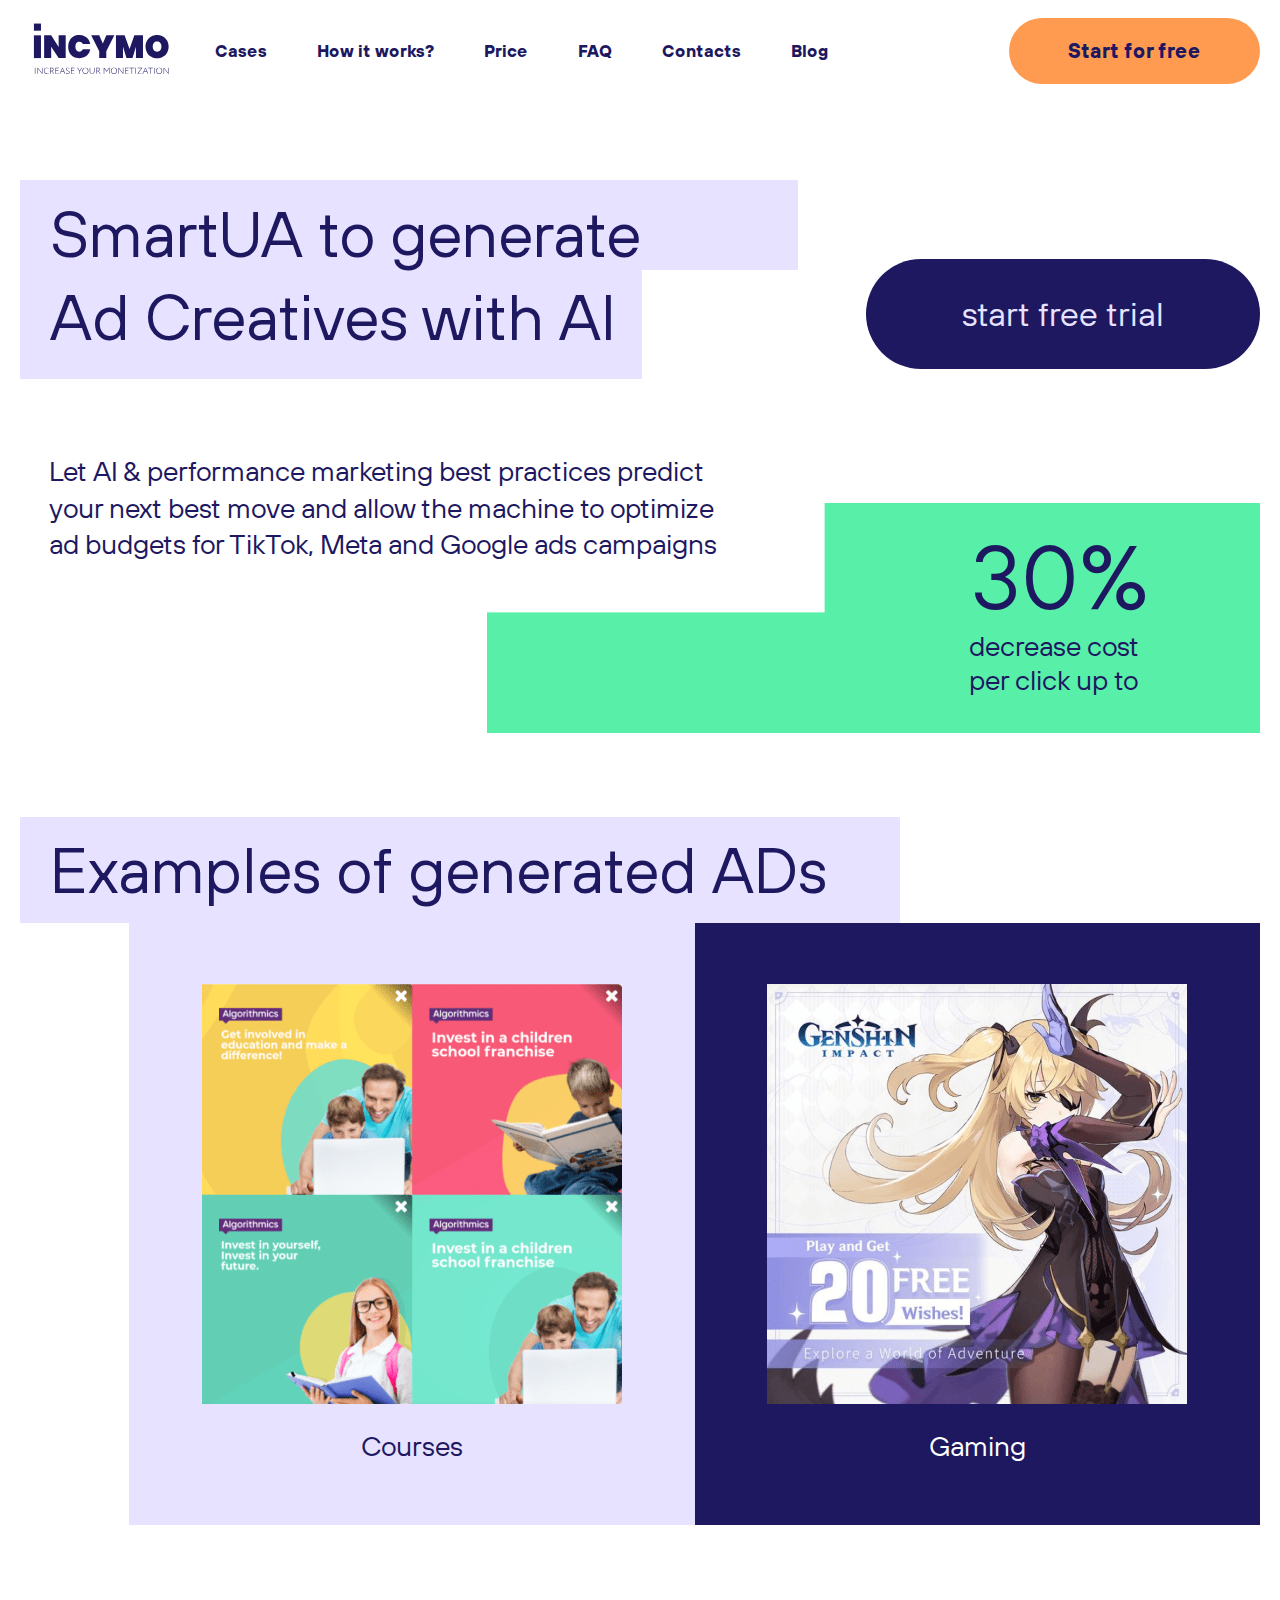
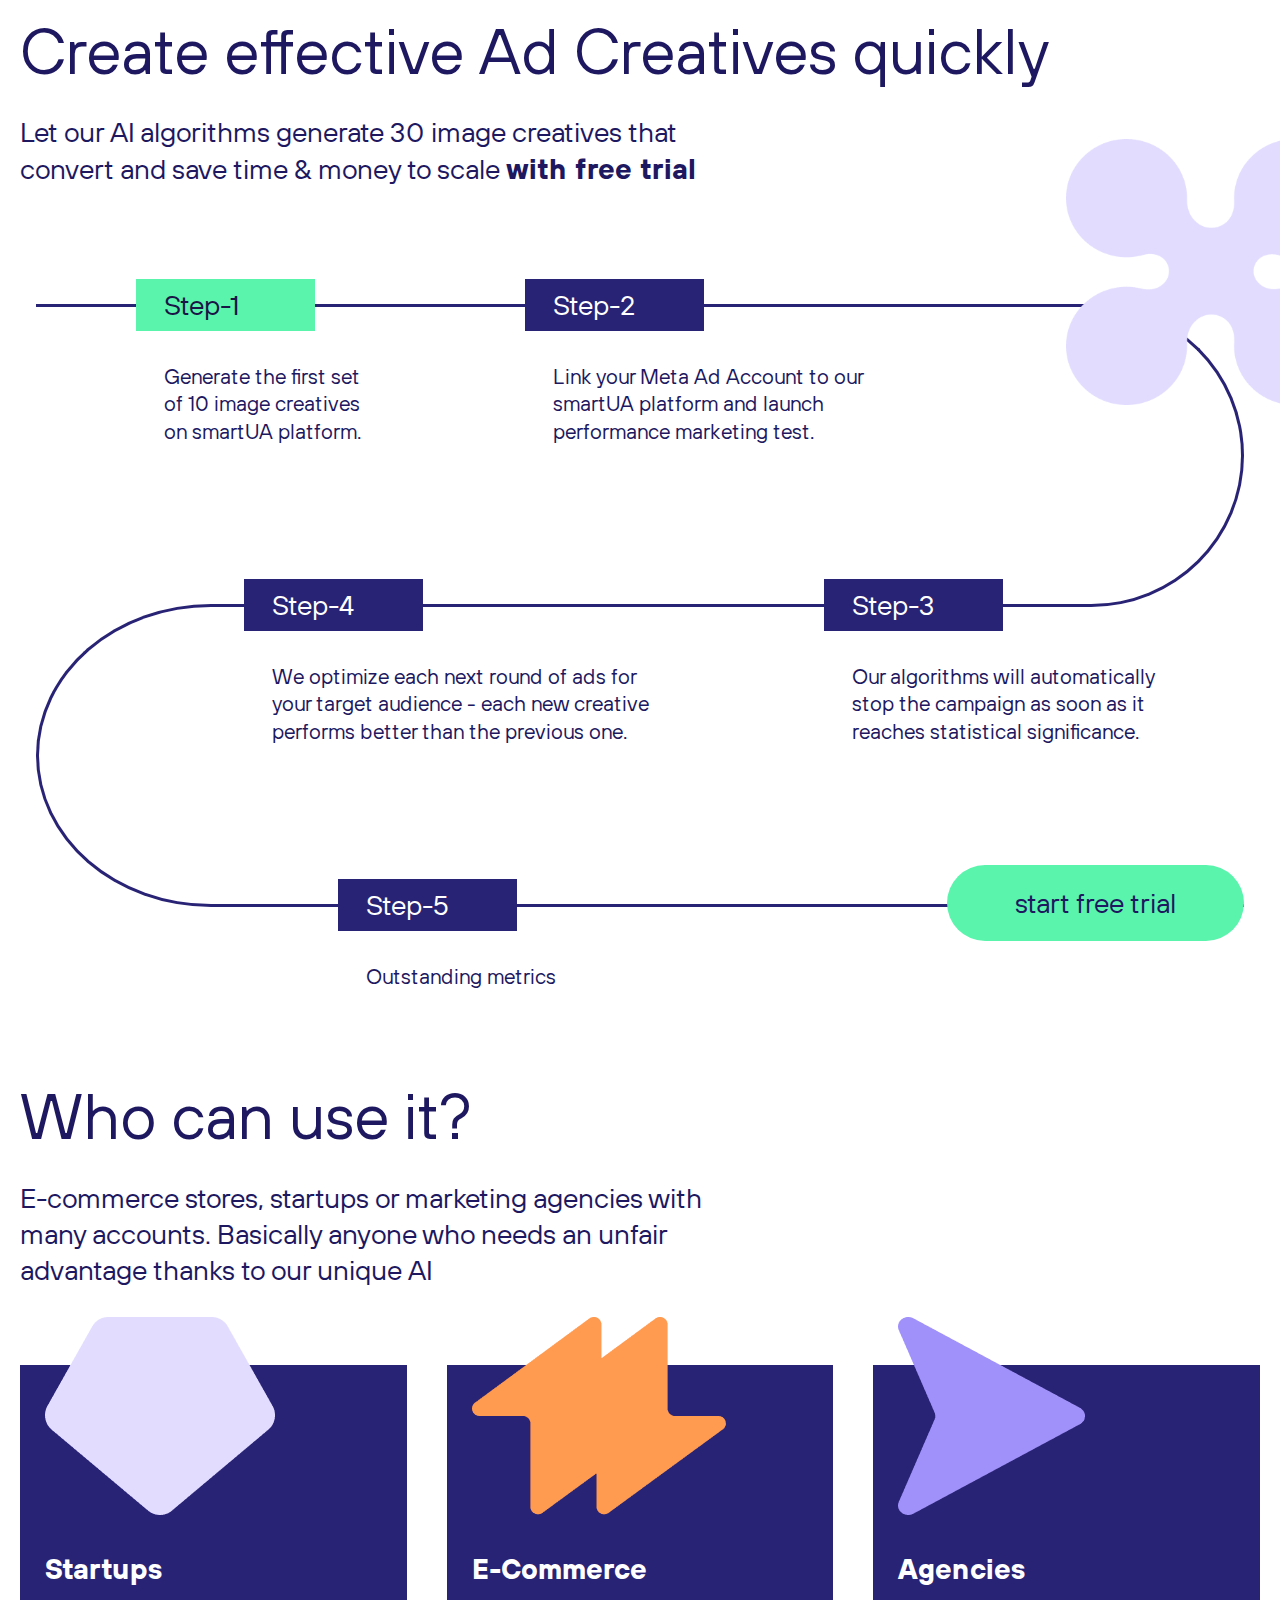
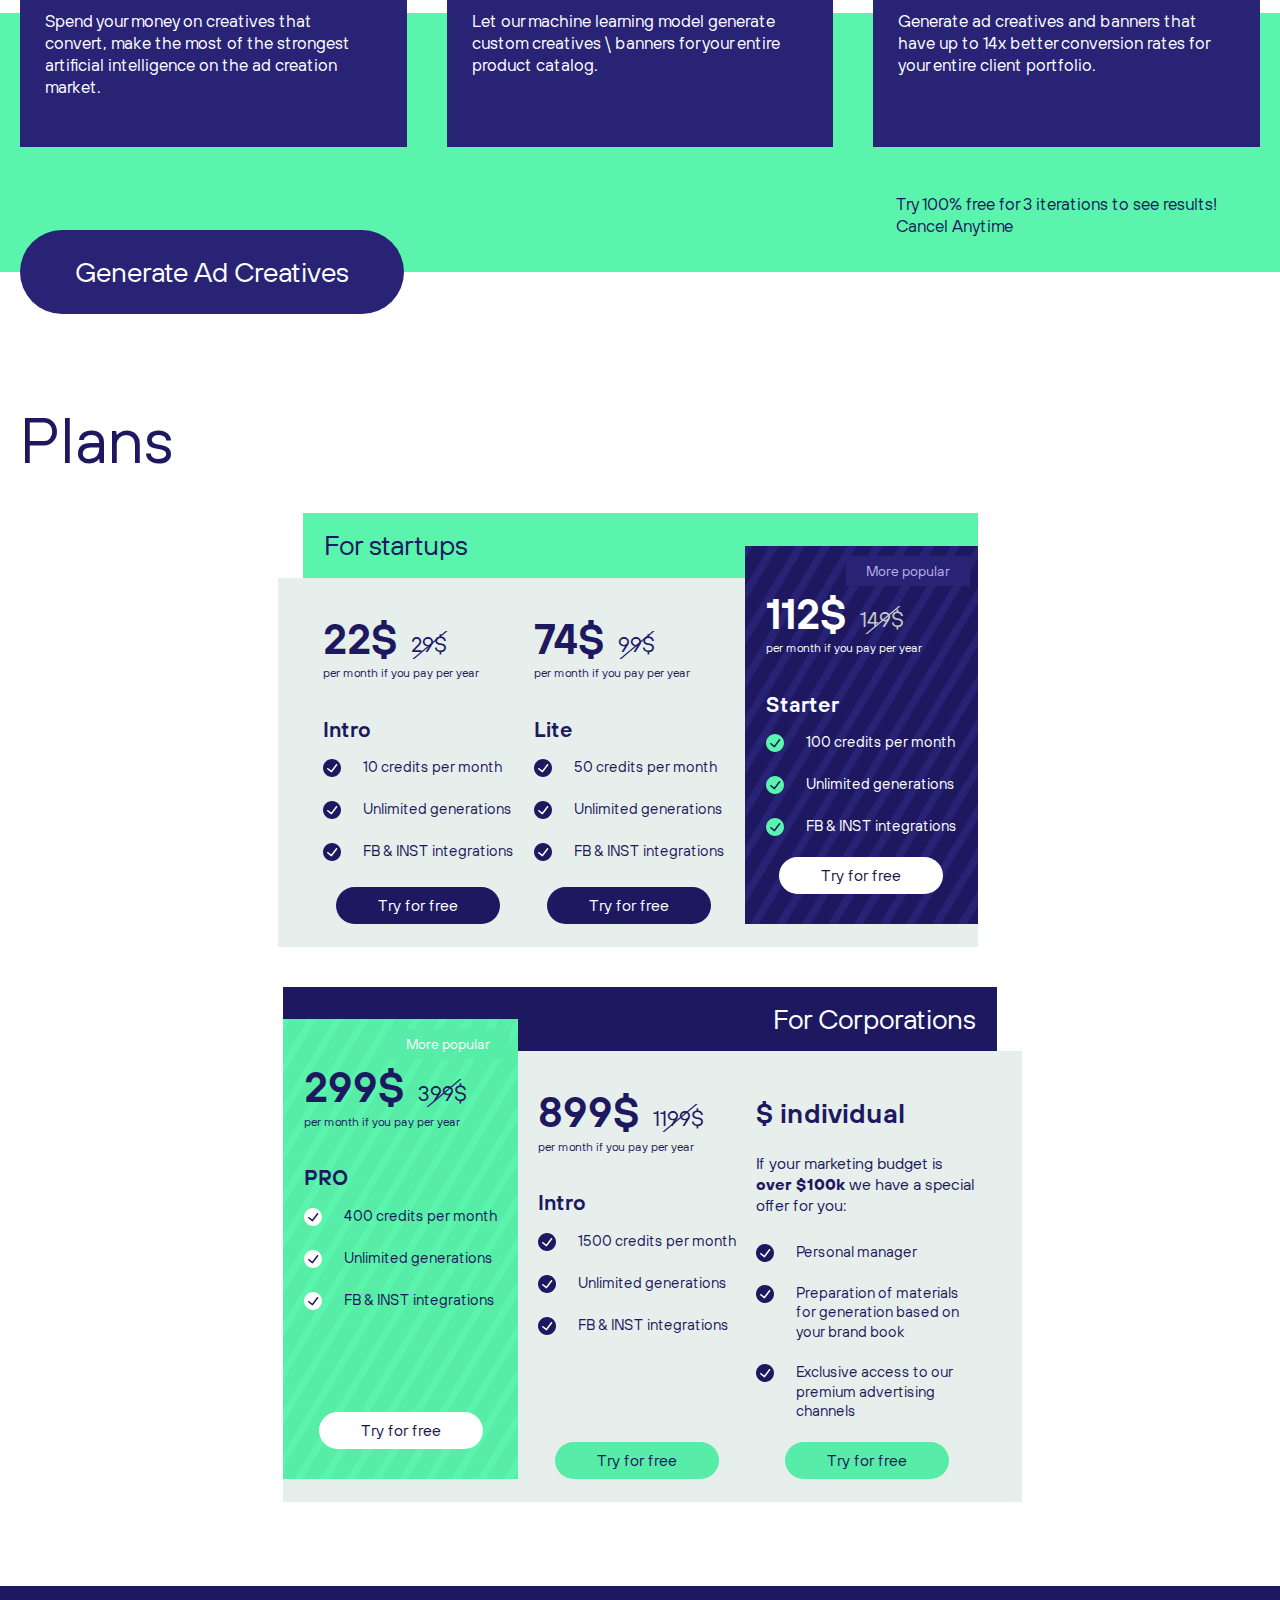
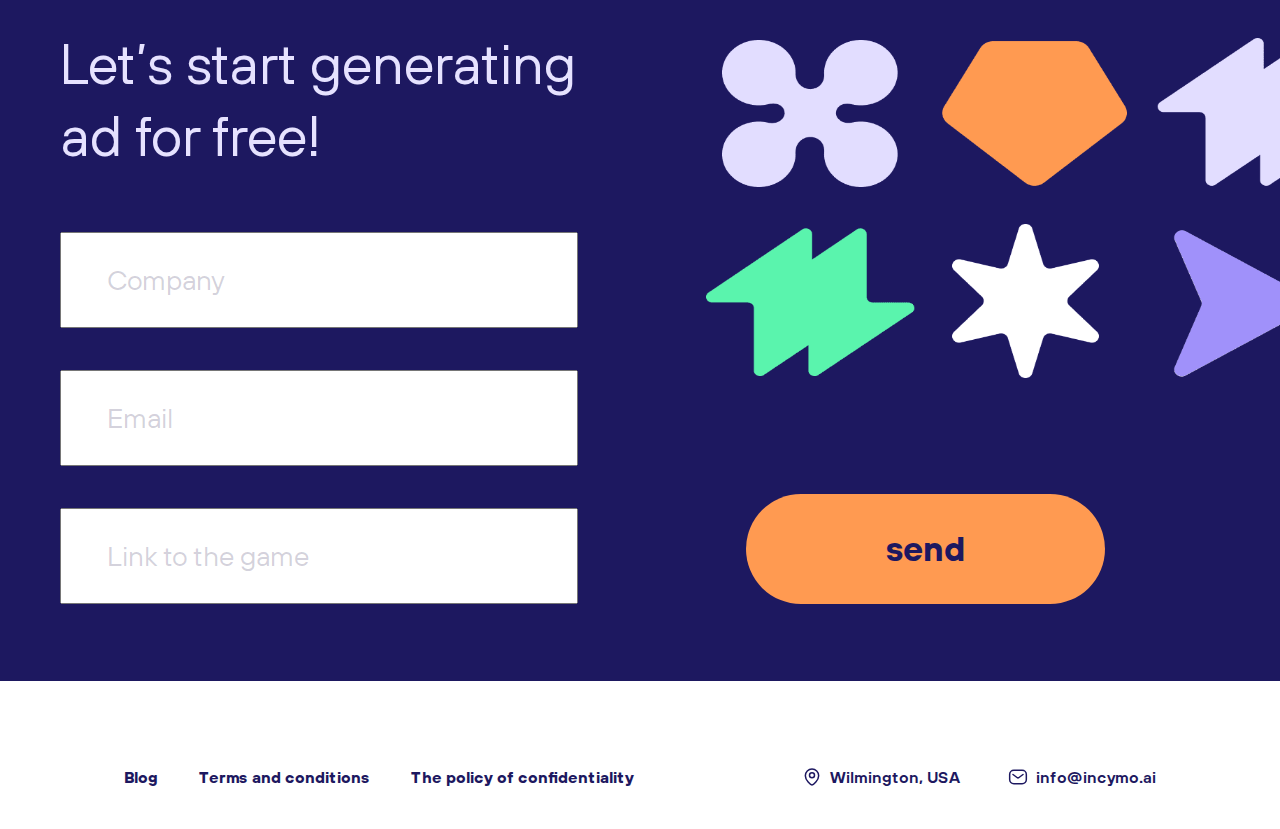
==== commit 1107ceb5: "." ====
--- a/index.html
+++ b/index.html
@@ -44,7 +44,7 @@
                 <a href="https://blog.incymo.ai/ru/" class="header__nav-item" target="_blank">Blog</a>
             </nav>
             <div class="header__buttons">
-                <a href="https://calendly.com/ceo_incymo_ai" target="_blank" class="header__buttons-btn">Start for free</a>
+                <a href="https://calendly.com/ceo_incymo_ai" target="_blank" class="header__buttons-btn orange">Start for free</a>
             </div>
         </div>
     </div>
@@ -191,34 +191,34 @@
                                 <div class="plans__group-items">
                                     <div class="plans__group-item">
                                         <div class="plans__group-item--price">
-                                            16$
-                                            <span>21$</span>
+                                            22$
+                                            <span>29$</span>
                                         </div>
                                         <div class="plans__group-item--notice">per month if you pay per year</div>
                                         <div class="plans__group-item--title">Intro</div>
                                         <div class="plans__group-item--list">
                                             <div>
                                                 <img src="img/check-1.svg" alt="Check">
-                                                <span>100 credits per month</span>
-                                            </div>
-                                            <div>
-                                                <img src="img/check-1.svg" alt="Check">
-                                                <span>1 project</span>
-                                            </div>
+                                                <span>10 credits per month</span>
+                                            </div>
+                                            <!--                                <div>-->
+                                            <!--                                    <img src="--><!--/img/check-1.svg" alt="Check">-->
+                                            <!--                                    <span>1 project</span>-->
+                                            <!--                                </div>-->
                                             <div>
                                                 <img src="img/check-1.svg" alt="Check">
                                                 <span>Unlimited generations</span>
                                             </div>
                                             <div>
                                                 <img src="img/check-1.svg" alt="Check">
-                                                <span>FB & INST integrations</span>
+                                                <span>FB &amp; INST integrations</span>
                                             </div>
                                         </div>
                                         <a href="https://calendly.com/ceo_incymo_ai" target="_blank" class="plans__group-item--btn">Try for free</a>
                                     </div>
                                     <div class="plans__group-item">
                                         <div class="plans__group-item--price">
-                                            75$
+                                            74$
                                             <span>99$</span>
                                         </div>
                                         <div class="plans__group-item--notice">per month if you pay per year</div>
@@ -228,17 +228,17 @@
                                                 <img src="img/check-1.svg" alt="Check">
                                                 <span>50 credits per month</span>
                                             </div>
-                                            <div>
-                                                <img src="img/check-1.svg" alt="Check">
-                                                <span>2 projects</span>
-                                            </div>
+                                            <!--                                <div>-->
+                                            <!--                                    <img src="--><!--/img/check-1.svg" alt="Check">-->
+                                            <!--                                    <span>2 projects</span>-->
+                                            <!--                                </div>-->
                                             <div>
                                                 <img src="img/check-1.svg" alt="Check">
                                                 <span>Unlimited generations</span>
                                             </div>
                                             <div>
                                                 <img src="img/check-1.svg" alt="Check">
-                                                <span>FB & INST integrations</span>
+                                                <span>FB &amp; INST integrations</span>
                                             </div>
                                         </div>
                                         <a href="https://calendly.com/ceo_incymo_ai" target="_blank" class="plans__group-item--btn">Try for free</a>
@@ -256,17 +256,17 @@
                                                 <img src="img/check-2.svg" alt="Check">
                                                 <span>100 credits per month</span>
                                             </div>
-                                            <div>
-                                                <img src="img/check-2.svg" alt="Check">
-                                                <span>2 projects</span>
-                                            </div>
+                                            <!--                                <div>-->
+                                            <!--                                    <img src="--><!--/img/check-2.svg" alt="Check">-->
+                                            <!--                                    <span>2 projects</span>-->
+                                            <!--                                </div>-->
                                             <div>
                                                 <img src="img/check-2.svg" alt="Check">
                                                 <span>Unlimited generations</span>
                                             </div>
                                             <div>
                                                 <img src="img/check-2.svg" alt="Check">
-                                                <span>FB & INST integrations</span>
+                                                <span>FB &amp; INST integrations</span>
                                             </div>
                                         </div>
                                         <a href="https://calendly.com/ceo_incymo_ai" target="_blank" class="plans__group-item--btn">Try for free</a>
@@ -289,17 +289,17 @@
                                                 <img src="img/check-3.svg" alt="Check">
                                                 <span>400 credits per month</span>
                                             </div>
-                                            <div>
-                                                <img src="img/check-3.svg" alt="Check">
-                                                <span>8 projects</span>
-                                            </div>
+                                            <!--                                <div>-->
+                                            <!--                                    <img src="--><!--/img/check-3.svg" alt="Check">-->
+                                            <!--                                    <span>8 projects</span>-->
+                                            <!--                                </div>-->
                                             <div>
                                                 <img src="img/check-3.svg" alt="Check">
                                                 <span>Unlimited generations</span>
                                             </div>
                                             <div>
                                                 <img src="img/check-3.svg" alt="Check">
-                                                <span>FB & INST integrations</span>
+                                                <span>FB &amp; INST integrations</span>
                                             </div>
                                         </div>
                                         <a href="https://calendly.com/ceo_incymo_ai" target="_blank" class="plans__group-item--btn">Try for free</a>
@@ -316,17 +316,17 @@
                                                 <img src="img/check-1.svg" alt="Check">
                                                 <span>1500 credits per month</span>
                                             </div>
-                                            <div>
-                                                <img src="img/check-1.svg" alt="Check">
-                                                <span>150 projects</span>
-                                            </div>
+                                            <!--                                <div>-->
+                                            <!--                                    <img src="--><!--/img/check-1.svg" alt="Check">-->
+                                            <!--                                    <span>150 projects</span>-->
+                                            <!--                                </div>-->
                                             <div>
                                                 <img src="img/check-1.svg" alt="Check">
                                                 <span>Unlimited generations</span>
                                             </div>
                                             <div>
                                                 <img src="img/check-1.svg" alt="Check">
-                                                <span>FB & INST integrations</span>
+                                                <span>FB &amp; INST integrations</span>
                                             </div>
                                         </div>
                                         <a href="https://calendly.com/ceo_incymo_ai" target="_blank" class="plans__group-item--btn">Try for free</a>
@@ -360,7 +360,7 @@
 
 
                     <div class="row">
-                        <section id="contacts" class="contactForm">
+                        <section id="contacts" class="contactForm orange">
   <h4>Let’s start generating<br/> ad for free!</h4>
 
   <form class="contactForm__form">
--- a/styles/main.min.css
+++ b/styles/main.min.css
@@ -1 +1 @@
-html{line-height:1.15;-webkit-text-size-adjust:100%}body{margin:0}details,main{display:block}h1{font-size:2em}hr{box-sizing:content-box;height:0;overflow:visible}code,kbd,pre,samp{font-family:monospace,monospace;font-size:1em}a{background-color:transparent;text-decoration:none;transition:.3s;white-space:nowrap}abbr[title]{border-bottom:none;text-decoration:underline;-webkit-text-decoration:underline dotted;text-decoration:underline dotted}b,strong{font-weight:bolder}small{font-size:80%}sub,sup{font-size:75%;line-height:0;position:relative;vertical-align:baseline}sub{bottom:-.25em}sup{top:-.5em}img{border-style:none}button,input,optgroup,select,textarea{font-family:inherit;font-size:100%;line-height:1.15;margin:0}button,input{overflow:visible}button,select{text-transform:none}[type=button],[type=reset],[type=submit],button{-webkit-appearance:button}[type=button]::-moz-focus-inner,[type=reset]::-moz-focus-inner,[type=submit]::-moz-focus-inner,button::-moz-focus-inner{border-style:none;padding:0}[type=button]:-moz-focusring,[type=reset]:-moz-focusring,[type=submit]:-moz-focusring,button:-moz-focusring{outline:ButtonText dotted 1px}fieldset{padding:.35em .75em .625em}legend{box-sizing:border-box;color:inherit;display:table;max-width:100%;padding:0;white-space:normal}progress{vertical-align:baseline}textarea{overflow:auto}[type=checkbox],[type=radio]{box-sizing:border-box;padding:0}[type=number]::-webkit-inner-spin-button,[type=number]::-webkit-outer-spin-button{height:auto}[type=search]{-webkit-appearance:textfield;outline-offset:-2px}[type=search]::-webkit-search-decoration{-webkit-appearance:none}::-webkit-file-upload-button{-webkit-appearance:button;font:inherit}summary{display:list-item}[hidden],template{display:none}@font-face{font-family:"TT Hoves";src:url(../../fonts/TTHoves-Regular.woff) format("woff");src:local("TT Hoves Regular"),local("TTHoves-Regular"),url(../../fonts/TTHoves-Regular.woff2) format("woff2"),url(../../fonts/TTHoves-Regular.woff) format("woff");font-style:normal;font-weight:400}@font-face{font-family:"TT Hoves";src:url(../../fonts/TTHoves-DemiBold.woff) format("woff");src:local("TT Hoves DemiBold"),local("TTHoves-DemiBold"),url(../../fonts/TTHoves-DemiBold.woff2) format("woff2"),url(../../fonts/TTHoves-DemiBold.woff) format("woff");font-weight:600;font-style:normal}@font-face{font-family:"TT Hoves";src:url(../../fonts/TTHoves-Bold.woff) format("woff");src:local("TT Hoves Bold"),local("TTHoves-Bold"),url(../../fonts/TTHoves-Bold.woff2) format("woff2"),url(../../fonts/TTHoves-Bold.woff) format("woff");font-weight:700;font-style:normal}h1,h2,h3,h4,h5,h6,p,ul{margin:0;padding:0}body,html{font-family:"TT Hoves",sans-serif;font-weight:400;color:#1d1860;background:#fff;overflow-x:hidden}.container{width:100%;max-width:1400px;padding:0 20px;margin:0 auto;box-sizing:border-box}.container-fluid{width:100%;padding:0;box-sizing:border-box}.row{margin:0 -20px}a:focus,a:hover{color:inherit}.page{padding-top:84px;width:100%;margin:96px auto 0}.page__content{display:flex;flex-direction:column}.title{display:flex;align-self:flex-start}.title h1,.title h2,.title h3,.title h4{font-weight:400;font-size:4em;line-height:130%}.title-bg{position:relative;padding:16px 157px 11px 30px}.title-bg h1,.title-bg h2,.title-bg h3,.title-bg h4{z-index:1}.title-bg:before{content:"";position:absolute;height:106px;background:#e6e2ff;top:0;left:0;width:100%}.title-bg:after{content:"";position:absolute;height:109px;background:#e6e2ff;bottom:0;left:0;width:calc(100% - 156px)}.title-single-line{padding-top:11px;padding-right:73px}.title-single-line:after{display:none}.description{font-size:28px;line-height:130%;max-width:696px;margin-top:22px}.description span{font-weight:700}section{display:flex;margin-bottom:84px}section.inc-padding{padding-left:0}.first{flex-direction:column}.first__top{display:flex;margin-bottom:84px}.first__btn{background:#1d1860;border-radius:134px;font-size:34px;line-height:130%;color:#e6e2ff;padding:33px 96px;display:flex;align-items:center;align-self:flex-end;margin-left:auto}.first__btn:focus,.first__btn:hover{background:#251f7b;color:#e6e2ff}.first__text{display:flex;position:relative}.first__text p{max-width:696px;font-size:28px;line-height:130%;padding-left:29px;position:absolute;top:0;left:0}.first__text-deal{width:662px;height:230px;padding-right:111px;background:url(../img/linear-green-bg.png) right bottom no-repeat;background-size:cover;display:flex;justify-content:flex-end;align-self:flex-end;margin-left:auto;margin-top:50px}.first__text-deal--text{display:flex;flex-direction:column;align-self:flex-end;z-index:1;margin-bottom:36px;font-size:28px;line-height:120%;text-align:center}.first__text-deal--text span{font-size:90px;line-height:150%;margin-bottom:-14px;padding-left:14px}.examples{display:flex;flex-direction:column}.examples__items{margin-left:109px;display:flex;background:#e6e2ff}.examples__item{display:flex;flex-direction:column;align-items:center;flex-grow:1;padding:61px 44px}.examples__item:nth-of-type(2){background:#1d1860}.examples__item:nth-of-type(2) p{color:#fff}.examples__item img{max-width:100%}.examples__item p{margin-top:24px;text-align:center;font-size:28px;line-height:130%}.steps{flex-direction:column;position:relative}.steps__bg{position:absolute;top:130px;right:-53px;z-index:1;width:247px}.steps__road{margin-top:92px;padding:0 16px}.steps__road-group{display:flex;height:300px;position:relative}.steps__road-group:before{content:"";position:absolute;left:0;right:350px;top:25px;height:3px;background:#292375}.steps__road-group:after{content:"";position:absolute;right:0;top:25px;border:3px solid #292375;border-radius:0 100% 100% 0/0 350px 350px 0;border-left:0;width:350px;height:calc(100% - 3px)}.steps__road-group--reverse{flex-direction:row-reverse}.steps__road-group--reverse:before{left:350px;right:350px}.steps__road-group--reverse:after{border-radius:350px 0 0 350px/100% 0 0 100%;border-right:0;border-left:3px solid #292375;left:0;right:auto}.steps__road-group:nth-of-type(3n):before{left:350px}.steps__road-group:last-of-type{height:auto}.steps__road-group:last-of-type:before{right:0}.steps__road-group:last-of-type:after{display:none}.steps__road-item{display:flex;flex-direction:column;z-index:1}.steps__road-item--num{width:151px;height:52px;background:#292375;color:#fff;font-size:28px;line-height:36px;display:flex;align-items:center;padding-left:28px;align-self:flex-start;flex-shrink:0}.steps__road-item--text{font-size:21px;line-height:130%;padding-left:28px;margin-top:32px}.steps__road-item--1{margin-left:100px}.steps__road-item--1 .steps__road-item--num{background:#5af4ad;color:#1b1446}.steps__road-item--2{margin-left:164px}.steps__road-item--3{margin-right:89px}.steps__road-item--4{margin-right:175px}.steps__road-item--5{margin-left:25%}.steps__road-item--6{margin-left:156px}.steps__road-item--btn{margin-left:auto;align-self:flex-start;margin-top:-14px}.steps__road-item--btn a{font-size:28px;padding:24px 68px;background:#5af4ad;border-radius:134px;line-height:1;color:#1d1860}.steps__road-item--btn a:focus,.steps__road-item--btn a:hover{background:#53de9e}.use{flex-direction:column;position:relative}.use:before{content:"";position:absolute;bottom:42px;left:-20px;right:-20px;height:259px;background:#5af4ad}.use__items{display:flex;margin-top:76px;z-index:1;margin-bottom:46px}.use__item{display:flex;flex-direction:column;flex:1 1 0;background:#292375;padding:0 49px 48px 25px}.use__item:not(:last-of-type){margin-right:40px}.use__item img{align-self:flex-start;margin-top:-48px;margin-bottom:36px}.use__item-title{font-size:28px;line-height:130%;color:#fff;font-weight:700;margin-bottom:23px}.use__item p{font-size:17px;line-height:130%;color:#fff}.use__bottom{display:flex;justify-content:space-between;z-index:1}.use__bottom a{margin-top:37px;background:#292375;border-radius:134px;font-size:28px;line-height:130%;color:#fff;padding:24px 55px}.use__bottom a:focus,.use__bottom a:hover{background:#342d93}.use__bottom p{padding-right:42px;font-size:17px;line-height:130%}.plans{flex-direction:column}.plans__groups{margin-top:32px;display:flex}.plans__group{width:calc(50% - 10px);max-width:100%;display:flex;flex-direction:column}.plans__group:first-of-type{margin-right:20px}.plans__group:first-of-type .plans__group-heading{background:#5af4ad}.plans__group:first-of-type .plans__group-items{padding:34px 0 23px 45px;margin-left:-25px}.plans__group:last-of-type .plans__group-heading{background:#1d1860;color:#fff;text-align:right}.plans__group:last-of-type .plans__group-items{padding:34px 45px 23px 0;margin-right:-25px}.plans__group:last-of-type .plans__group-item--btn{background:#57eca7;color:#1d1860}.plans__group:last-of-type .plans__group-item--btn:focus,.plans__group:last-of-type .plans__group-item--btn:hover{background:#4cc98f}.plans__group-heading{font-size:28px;line-height:130%;padding:14px 21px}.plans__group-items{display:flex;align-items:flex-end;background:#e6efeb;height:100%}.plans__group-item{flex-grow:1;max-width:221px;display:flex;flex-direction:column;height:100%;flex-shrink:0}.plans__group-item.priority{max-width:100%;padding:41px 21px 30px;margin-top:-66px;position:relative}.plans__group-item.priority .plans__group-item--btn{background:#fff;color:#1b1446}.plans__group-item.priority .plans__group-item--btn:focus,.plans__group-item.priority .plans__group-item--btn:hover{color:#1b1446;background:#b8b8b8}.plans__group-item.priority.blue{background:url(../img/index/plan-blue-bg.png);background-size:cover}.plans__group-item.priority.blue .plans__group-item--badge{background:#292375}.plans__group-item.priority.blue .plans__group-item--list,.plans__group-item.priority.blue .plans__group-item--notice,.plans__group-item.priority.blue .plans__group-item--price,.plans__group-item.priority.blue .plans__group-item--title{color:#fff}.plans__group-item.priority.blue .plans__group-item--price span{color:#c8c8c8}.plans__group-item.priority.blue .plans__group-item--price span:before{background:#c8c8c8}.plans__group-item.priority.green{background:url(../img/index/plan-green-bg.png);background-size:cover}.plans__group-item.priority.green .plans__group-item--badge{background:#57eca7;color:#fff}.plans__group-item:not(:last-of-type){margin-right:20px}.plans__group-item--badge{font-size:14px;line-height:130%;color:#b9b1ec;padding:6px 20px;position:absolute;top:10px;right:8px}.plans__group-item--price{display:flex;align-items:flex-end;font-weight:600;font-size:42px;line-height:130%}.plans__group-item--price.individual{font-size:27px;margin-top:11px}.plans__group-item--price span{font-weight:400;font-size:21px;position:relative;line-height:1;margin-bottom:11px;margin-left:14px}.plans__group-item--price span:before{content:"";position:absolute;height:28px;width:2px;left:50%;top:0;bottom:0;margin:auto 0;background:#292375;transform:skewX(-50deg)}.plans__group-item--notice{font-size:12px;line-height:130%;margin-bottom:34px}.plans__group-item--notice.individual{font-size:16px;margin-top:22px;margin-bottom:26px}.plans__group-item--notice.individual span{font-weight:700}.plans__group-item--title{font-weight:600;font-size:21px;line-height:130%;margin-bottom:14px}.plans__group-item--list{display:flex;flex-direction:column;margin-bottom:21px}.plans__group-item--list.individual div:not(:last-of-type){margin-bottom:21px}.plans__group-item--list div{display:flex;align-items:flex-start;font-size:15px;line-height:130%}.plans__group-item--list div:not(:last-of-type){margin-bottom:22px}.plans__group-item--list div img{margin-right:22px;margin-top:2px;flex-shrink:0}.plans__group-item--btn{padding:8px 42px;background:#1d1860;border-radius:48px;display:flex;align-self:center;font-size:16px;line-height:130%;color:#fff;margin-top:auto}.plans__group-item--btn:focus,.plans__group-item--btn:hover{color:#fff;background:#2b2489}.header{height:102px;display:flex;align-items:center;background:#fff;z-index:2;position:fixed;top:0;left:0;right:0}.header__content{display:flex;align-items:center;justify-content:space-between}.header__nav{display:flex;margin-right:180px;margin-left:auto}.header__nav-item{font-style:normal;font-weight:700;font-size:17px;line-height:120%;color:#1d1860;position:relative}.header__nav-item:before{content:"";position:absolute;bottom:-2px;left:0;width:0;height:2px;background:#1d1860;transition:.3s;overflow:hidden}.header__nav-item:hover:before{width:100%}.header__nav-item:not(:last-of-type){margin-right:50px}.header__buttons{display:flex;align-items:center}.header__buttons-link{font-weight:700;font-size:20px;line-height:120%;color:#1d1860;margin-right:52px}.header__buttons-btn{font-weight:700;font-size:20px;line-height:150%;color:#1d1860;padding:18px 59px;background:#57eca7;border-radius:50px}.header__buttons-btn:hover{background:#53de9e}.footer{padding:0 104px 40px;display:flex;align-items:center}.footer__nav{display:flex}.footer__nav-item{font-weight:700;font-size:16px;line-height:150%;color:#1d1860}.footer__nav-item:not(:last-of-type){margin-right:41px}.footer__contacts{display:flex;margin-left:auto}.footer__contacts-item{display:flex;align-items:center;font-weight:600;font-size:16px;line-height:150%;color:#1d1860}.footer__contacts-item:not(:last-of-type){margin-right:48px}.footer__contacts-item a{color:#1d1860}.footer__contacts-item svg{width:20px;height:20px;margin-right:8px}.faq{flex-direction:column}.faq .title{height:202px}.faq .title h4{background:url(../img/index/faq-title-bg.png);background-size:cover;color:#fff;padding:14px 25px 0 40px}.faq__items{display:flex;flex-direction:column;margin-top:83px}.faq__item{display:flex;flex-direction:column;max-width:80%}.faq__item:not(:last-of-type){margin-bottom:98px}.faq__item:nth-of-type(odd) .faq__item-question{background:#e2ddff}.faq__item:nth-of-type(even){margin-left:103px}.faq__item:nth-of-type(even) .faq__item-question{background:#6ef6b7}.faq__item.active .faq__item-question svg{transform:rotate(90deg);right:-12px}.faq__item.active .faq__item-question svg use{fill:#1d1860}.faq__item-question{padding:27px 109px 26px 25px;flex-grow:1;font-size:34px;line-height:130%;position:relative;cursor:pointer}.faq__item-question div span{font-weight:700}.faq__item-question svg{width:78px;height:90px;position:absolute;bottom:-42px;right:-14px;transition:.3s}.faq__item-question svg use{transition:.3s;fill:#a091fa}.faq__item-answer{padding-top:35px;font-size:28px;line-height:130%;align-self:center;max-width:80%;display:none}.contactForm{background:url(../img/contact-form-bg.png) top 52px right no-repeat,#1d1860;background-size:574px 340px;padding:42px 175px 77px 60px;display:flex;flex-direction:column;flex-shrink:0}.contactForm h4{font-size:56px;line-height:130%;color:#e6e2ff;font-weight:400;margin-bottom:59px}.contactForm__form-wrapper{display:flex;flex-shrink:0}.contactForm__form-inputs{display:flex;flex-direction:column;width:620px}.contactForm__form-input,.contactForm__form-input>p{width:100%;display:flex}.contactForm__form-input:not(:last-of-type){margin-bottom:42px}.contactForm__form-right{margin-left:168px;align-self:flex-end;flex-grow:1}.contactForm__form-btn{background:#5af4ad;border-radius:134px;padding:33px 140px!important;font-weight:700;font-size:34px!important;line-height:130%!important;color:#1d1860!important;cursor:pointer;border:0;transition:.3s;height:auto!important}.contactForm__form-btn:focus,.contactForm__form-btn:hover{outline:0;background:#4dd094}.contactForm input{height:96px;font-size:28px;line-height:130%;padding:0 45px;color:rgba(27,20,70,.8);outline:0;box-sizing:border-box;width:100%}.contactForm input::-moz-placeholder{color:rgba(27,20,70,.2)}.contactForm input::placeholder{color:rgba(27,20,70,.2)}@media (max-width:1440px){.plans__groups{flex-direction:column;align-items:center}.plans__group{width:auto}.plans__group:first-of-type{margin-right:0;margin-bottom:40px}.plans__group-items{align-items:stretch}.plans__group-item{height:auto}}@media (max-width:1240px){.first__top h1{font-size:3.6em}.first__text p{max-width:55%}.header__nav{margin-right:60px}.header__nav-item{font-size:15px}}@media (max-width:600px){.container{padding:0 10px}.row{margin:0 -10px}.page{margin-top:60px;padding-top:40px}.title{align-self:center}.title h1,.title h2,.title h3,.title h4{font-size:2.2em;text-align:center}.title-bg{padding:2px 18px 2px 10px}.title-bg h1,.title-bg h2,.title-bg h3,.title-bg h4{text-align:left}.title-bg:before{height:50px}.title-bg:after{width:calc(100% - 14px);height:50px}.title-single-line:after{display:block;width:70%}.title-single-line:before{width:80%}.description{max-width:100%;width:100%;font-size:22px;text-align:center}section{margin-bottom:60px}.first__top{flex-direction:column;margin-bottom:40px}.first__btn{margin-top:30px;font-size:20px;padding:22px 60px;align-self:center;text-align:center;margin-right:auto}.first__text{flex-direction:column}.first__text p{max-width:100%;width:100%;font-size:22px;padding-left:0;position:relative}.first__text-deal{padding-right:0;width:100%;height:auto;justify-content:center}.examples__items{margin-left:0;flex-direction:column;margin-top:16px;background:0 0}.examples__item{padding:30px 20px;background:#e6e2ff}.examples__item:not(:last-of-type){margin-bottom:20px}.examples__item p{font-size:24px}.steps__bg{display:none}.steps__road{padding:0;margin-top:40px}.steps__road-group{height:auto;flex-direction:column}.steps__road-group:not(:last-of-type){padding-bottom:40px}.steps__road-group:after,.steps__road-group:before{display:none}.steps__road-item{margin-left:auto!important;margin-right:auto!important;align-items:center}.steps__road-item:not(:last-of-type){margin-bottom:30px}.steps__road-item--num{align-self:center;text-align:center;justify-content:center;font-size:22px;height:auto;width:auto;padding:8px 26px;border-radius:10px}.steps__road-item--text{padding-left:0;margin-top:26px;text-align:center;font-size:18px}.steps__road-item--btn{margin-top:20px}.steps__road-item--btn a{font-size:24px;padding:22px 56px}.use:before{display:none}.use__items{flex-direction:column}.use__item{padding:0 20px 40px;border-radius:10px}.use__item:not(:last-of-type){margin-right:0;margin-bottom:70px;align-items:center}.use__item img{max-width:70%;margin-top:-36px;align-self:center}.use__item p,.use__item-title{text-align:center}.use__bottom{flex-direction:column-reverse}.use__bottom a{margin-top:30px;padding:20px 40px;font-size:24px;text-align:center}.use__bottom p{font-size:18px;text-align:center;padding-right:0}.plans__group{width:100%}.plans__group:first-of-type{margin-right:0}.plans__group:first-of-type .plans__group-items{margin-left:0;padding:40px}.plans__group:last-of-type .plans__group-heading{text-align:center}.plans__group:last-of-type .plans__group-items{margin-right:0;padding:40px}.plans__group-heading{text-align:center}.plans__group-items{flex-direction:column}.plans__group-item{max-width:100%;width:100%;background:#fff;border-radius:10px;padding:20px;box-sizing:border-box}.plans__group-item.priority{margin-top:0}.plans__group-item:not(:last-of-type){margin-right:0;margin-bottom:40px}.header{height:60px;padding:10px 0}.header .container,.header__content{height:100%}.header__nav{display:none}.header__buttons-btn{font-size:16px;padding:10px 24px}.header .header__logo{height:90%;display:flex;box-sizing:border-box}.header .header__logo img{height:100%;width:auto}.footer{padding:0 10px 40px;flex-direction:column}.footer__nav{flex-direction:column;align-items:center;margin-bottom:40px}.footer__nav-item{text-align:center}.footer__nav-item:not(:last-of-type){margin-right:0;margin-bottom:10px}.footer__contacts{flex-direction:column;margin-right:auto;align-items:center}.footer__contacts-item:not(:last-of-type){margin-right:0;margin-bottom:10px}.contactForm{background:#1d1860;padding:40px 40px 50px}.contactForm h4{font-size:28px;text-align:center;margin-bottom:40px}.contactForm h4 br{display:none}.contactForm__form-wrapper{flex-direction:column}.contactForm__form-inputs{width:100%}.contactForm__form-input:not(:last-of-type){margin-bottom:20px}.contactForm__form-right{margin-left:0;align-self:center;width:100%;margin-top:20px}.contactForm__form-btn{font-size:26px!important;padding:0 20px!important;height:60px!important}.contactForm input{padding:0 20px;font-size:22px;height:60px;border-radius:10px}}+html{line-height:1.15;-webkit-text-size-adjust:100%}body{margin:0;display:flex;flex-direction:column}details,main{display:block}h1{font-size:2em}hr{box-sizing:content-box;height:0;overflow:visible}code,kbd,pre,samp{font-family:monospace,monospace;font-size:1em}a{background-color:transparent;text-decoration:none;transition:.3s;white-space:nowrap}abbr[title]{border-bottom:none;text-decoration:underline;-webkit-text-decoration:underline dotted;text-decoration:underline dotted}b,strong{font-weight:bolder}small{font-size:80%}sub,sup{font-size:75%;line-height:0;position:relative;vertical-align:baseline}sub{bottom:-.25em}sup{top:-.5em}img{border-style:none}button,input,optgroup,select,textarea{font-family:inherit;font-size:100%;line-height:1.15;margin:0}button,input{overflow:visible}button,select{text-transform:none}[type=button],[type=reset],[type=submit],button{-webkit-appearance:button}[type=button]::-moz-focus-inner,[type=reset]::-moz-focus-inner,[type=submit]::-moz-focus-inner,button::-moz-focus-inner{border-style:none;padding:0}[type=button]:-moz-focusring,[type=reset]:-moz-focusring,[type=submit]:-moz-focusring,button:-moz-focusring{outline:ButtonText dotted 1px}fieldset{padding:.35em .75em .625em}legend{box-sizing:border-box;color:inherit;display:table;max-width:100%;padding:0;white-space:normal}progress{vertical-align:baseline}textarea{overflow:auto}[type=checkbox],[type=radio]{box-sizing:border-box;padding:0}[type=number]::-webkit-inner-spin-button,[type=number]::-webkit-outer-spin-button{height:auto}[type=search]{-webkit-appearance:textfield;outline-offset:-2px}[type=search]::-webkit-search-decoration{-webkit-appearance:none}::-webkit-file-upload-button{-webkit-appearance:button;font:inherit}summary{display:list-item}[hidden],template{display:none}@font-face{font-family:"TT Hoves";src:url(../../fonts/TTHoves-Regular.woff) format("woff");src:local("TT Hoves Regular"),local("TTHoves-Regular"),url(../../fonts/TTHoves-Regular.woff2) format("woff2"),url(../../fonts/TTHoves-Regular.woff) format("woff");font-style:normal;font-weight:400}@font-face{font-family:"TT Hoves";src:url(../../fonts/TTHoves-DemiBold.woff) format("woff");src:local("TT Hoves DemiBold"),local("TTHoves-DemiBold"),url(../../fonts/TTHoves-DemiBold.woff2) format("woff2"),url(../../fonts/TTHoves-DemiBold.woff) format("woff");font-weight:600;font-style:normal}@font-face{font-family:"TT Hoves";src:url(../../fonts/TTHoves-Bold.woff) format("woff");src:local("TT Hoves Bold"),local("TTHoves-Bold"),url(../../fonts/TTHoves-Bold.woff2) format("woff2"),url(../../fonts/TTHoves-Bold.woff) format("woff");font-weight:700;font-style:normal}h1,h2,h3,h4,h5,h6,p,ul{margin:0;padding:0}body,html{font-family:"TT Hoves",sans-serif;font-weight:400;color:#1d1860;background:#fff;overflow-x:hidden;min-height:100vh}.container{width:100%;max-width:1400px;padding:0 20px;margin:0 auto;box-sizing:border-box}.container-fluid{width:100%;padding:0;box-sizing:border-box}.row{margin:0 -20px}a:focus,a:hover{color:inherit}.page{padding-top:84px;width:100%;margin:96px auto 0;display:flex;flex-grow:1;justify-content:center}.page__content{display:flex;flex-direction:column;width:100%}.title{display:flex;align-self:flex-start}.title h1,.title h2,.title h3,.title h4{font-weight:400;font-size:4em;line-height:130%}.title-bg{position:relative;padding:12px 157px 11px 30px}.title-bg h1,.title-bg h2,.title-bg h3,.title-bg h4{z-index:1}.title-bg:before{content:"";position:absolute;height:90px;background:#e6e2ff;top:0;left:0;width:100%}.title-bg:after{content:"";position:absolute;height:109px;background:#e6e2ff;top:90px;left:0;width:calc(100% - 156px)}.title-bg.title-v2{margin-left:-30px}.title-bg.title-v2:before{width:471px;background:#f2f5ff}.title-bg.title-v2:after{width:615px;background:#f2f5ff}.title-product:before{width:410px}.title-product:after{width:660px}.title-single-line{padding-top:11px;padding-right:73px}.title-single-line:after{display:none}.title-single-line:before{height:100%}.title-ai:before{width:30%}.title-ai:after{width:49%}.description{font-size:28px;line-height:130%;max-width:696px;margin-top:22px}.description span{font-weight:700}section{display:flex;margin-bottom:84px}section.inc-padding{padding-left:0}.first{flex-direction:column}.first__top{display:flex;margin-bottom:84px}.first__btn{background:#1d1860;border-radius:134px;font-size:34px;line-height:130%;color:#e6e2ff;padding:33px 96px;display:flex;align-items:center;align-self:flex-end;margin-left:auto}.first__btn:focus,.first__btn:hover{background:#251f7b;color:#e6e2ff}.first__text{display:flex;position:relative}.first__text p{max-width:696px;font-size:28px;line-height:130%;padding-left:29px;position:absolute;top:0;left:0}.first__text-deal{width:662px;height:230px;padding-right:111px;background:url(../img/linear-green-bg.png) right bottom no-repeat;background-size:cover;display:flex;justify-content:flex-end;align-self:flex-end;margin-left:auto;margin-top:50px}.first__text-deal--text{display:flex;flex-direction:column;align-self:flex-end;z-index:1;margin-bottom:36px;font-size:28px;line-height:120%;text-align:center}.first__text-deal--text span{font-size:90px;line-height:150%;margin-bottom:-14px;padding-left:14px}.examples{display:flex;flex-direction:column}.examples__items{margin-left:109px;display:flex;background:#e6e2ff}.examples__item{display:flex;flex-direction:column;align-items:center;flex-grow:1;padding:61px 44px}.examples__item:nth-of-type(2){background:#1d1860}.examples__item:nth-of-type(2) p{color:#fff}.examples__item img{max-width:100%}.examples__item p{margin-top:24px;text-align:center;font-size:28px;line-height:130%}.steps{flex-direction:column;position:relative}.steps__bg{position:absolute;top:130px;right:-53px;z-index:1;width:247px}.steps__bg.inapp-steps{top:380px;right:auto;left:-60px;transform:rotate(180deg)}.steps__road{margin-top:92px;padding:0 16px}.steps__road-group{display:flex;height:300px;position:relative}.steps__road-group:before{content:"";position:absolute;left:0;right:350px;top:25px;height:3px;background:#292375}.steps__road-group:after{content:"";position:absolute;right:0;top:25px;border:3px solid #292375;border-radius:0 100% 100% 0/0 350px 350px 0;border-left:0;width:350px;height:calc(100% - 3px)}.steps__road-group--reverse{flex-direction:row-reverse}.steps__road-group--reverse:before{left:350px;right:350px}.steps__road-group--reverse:after{border-radius:350px 0 0 350px/100% 0 0 100%;border-right:0;border-left:3px solid #292375;left:0;right:auto}.steps__road-group:nth-of-type(3n):before{left:350px}.steps__road-group:last-of-type{height:auto}.steps__road-group:last-of-type:before{right:0}.steps__road-group:last-of-type:after{display:none}.steps__road-item{display:flex;flex-direction:column;z-index:1}.steps__road-item--num{width:151px;height:52px;background:#292375;color:#fff;font-size:28px;line-height:36px;display:flex;align-items:center;padding-left:28px;align-self:flex-start;flex-shrink:0}.steps__road-item--text{font-size:21px;line-height:130%;padding-left:28px;margin-top:32px}.steps__road-item--1{margin-left:100px}.steps__road-item--1 .steps__road-item--num{background:#5af4ad;color:#1b1446}.steps__road-item--2{margin-left:164px}.steps__road-item--3{margin-right:89px}.steps__road-item--4{margin-right:175px}.steps__road-item--5{margin-left:25%}.steps__road-item--6{margin-left:156px}.steps__road-item--btn{margin-left:auto;align-self:flex-start;margin-top:-14px}.steps__road-item--btn a{font-size:28px;padding:24px 68px;background:#5af4ad;border-radius:134px;line-height:1;color:#1d1860}.steps__road-item--btn a:focus,.steps__road-item--btn a:hover{background:#53de9e}.use{flex-direction:column;position:relative}.use.orange:before{background:#ff9a51}.use:before{content:"";position:absolute;bottom:42px;left:-20px;right:-20px;height:259px;background:#5af4ad}.use__items{display:flex;margin-top:76px;z-index:1;margin-bottom:46px}.use__item{display:flex;flex-direction:column;flex:1 1 0;background:#292375;padding:0 49px 48px 25px}.use__item:not(:last-of-type){margin-right:40px}.use__item img{align-self:flex-start;margin-top:-48px;margin-bottom:36px}.use__item-title{font-size:28px;line-height:130%;color:#fff;font-weight:700;margin-bottom:23px}.use__item p{font-size:17px;line-height:130%;color:#fff}.use__bottom{display:flex;justify-content:space-between;z-index:1}.use__bottom a{margin-top:37px;background:#292375;border-radius:134px;font-size:28px;line-height:130%;color:#fff;padding:24px 55px}.use__bottom a:focus,.use__bottom a:hover{background:#342d93}.use__bottom p{padding-right:42px;font-size:17px;line-height:130%}.plans{flex-direction:column}.plans.orange .plans__group:first-of-type .plans__group-heading{background:#ff9a51}.plans.orange .plans__group:last-of-type .plans__group-item-item--btn{background:#fea362;color:#1d1860}.plans.orange .plans__group:last-of-type .plans__group-item-item--btn:focus,.plans.orange .plans__group:last-of-type .plans__group-item-item--btn:hover{background:#fea362;color:#1d1860}.plans.orange .plans__group:last-of-type .plans__group-item:not(:first-of-type) .plans__group-item--btn{background:#fea362;color:#1d1860}.plans.orange .plans__group:last-of-type .plans__group-item:not(:first-of-type) .plans__group-item--btn:focus,.plans.orange .plans__group:last-of-type .plans__group-item:not(:first-of-type) .plans__group-item--btn:hover{background:#fa9a52;color:#1d1860}.plans__groups{margin-top:32px;display:flex}.plans__group{width:calc(50% - 10px);max-width:100%;display:flex;flex-direction:column}.plans__group:first-of-type{margin-right:20px}.plans__group:first-of-type .plans__group-heading{background:#5af4ad}.plans__group:first-of-type .plans__group-items{padding:34px 0 23px 45px;margin-left:-25px}.plans__group:last-of-type .plans__group-heading{background:#1d1860;color:#fff;text-align:right}.plans__group:last-of-type .plans__group-items{padding:34px 45px 23px 0;margin-right:-25px}.plans__group:last-of-type .plans__group-item--btn{background:#57eca7;color:#1d1860}.plans__group:last-of-type .plans__group-item--btn:focus,.plans__group:last-of-type .plans__group-item--btn:hover{background:#4cc98f}.plans__group-heading{font-size:28px;line-height:130%;padding:14px 21px}.plans__group-items{display:flex;align-items:flex-end;background:#e6efeb;height:100%}.plans__group-item{flex-grow:1;max-width:221px;display:flex;flex-direction:column;height:100%;flex-shrink:0}.plans__group-item.priority{max-width:100%;padding:41px 21px 30px;margin-top:-66px;position:relative}.plans__group-item.priority .plans__group-item--btn{background:#fff;color:#1b1446}.plans__group-item.priority .plans__group-item--btn:focus,.plans__group-item.priority .plans__group-item--btn:hover{color:#1b1446;background:#b8b8b8}.plans__group-item.priority.blue{background:url(../img/index/plan-blue-bg.png);background-size:cover}.plans__group-item.priority.blue .plans__group-item--badge{background:#292375}.plans__group-item.priority.blue .plans__group-item--list,.plans__group-item.priority.blue .plans__group-item--notice,.plans__group-item.priority.blue .plans__group-item--price,.plans__group-item.priority.blue .plans__group-item--title{color:#fff}.plans__group-item.priority.blue .plans__group-item--price span{color:#c8c8c8}.plans__group-item.priority.blue .plans__group-item--price span:before{background:#c8c8c8}.plans__group-item.priority.green{background:url(../img/index/plan-green-bg.png);background-size:cover}.plans__group-item.priority.green .plans__group-item--badge{background:#57eca7;color:#fff}.plans__group-item.priority.orange{background:url(../img/smartinapp/plan-orange-bg.png);background-size:cover}.plans__group-item.priority.orange .plans__group-item--badge{background:#ff9a51;color:#fff}.plans__group-item:not(:last-of-type){margin-right:20px}.plans__group-item--badge{font-size:14px;line-height:130%;color:#b9b1ec;padding:6px 20px;position:absolute;top:10px;right:8px}.plans__group-item--price{display:flex;align-items:flex-end;font-weight:600;font-size:42px;line-height:130%}.plans__group-item--price.individual{font-size:27px;margin-top:11px}.plans__group-item--price span{font-weight:400;font-size:21px;position:relative;line-height:1;margin-bottom:11px;margin-left:14px}.plans__group-item--price span:before{content:"";position:absolute;height:28px;width:2px;left:50%;top:0;bottom:0;margin:auto 0;background:#292375;transform:skewX(-50deg)}.plans__group-item--notice{font-size:12px;line-height:130%;margin-bottom:34px}.plans__group-item--notice.individual{font-size:16px;margin-top:22px;margin-bottom:26px}.plans__group-item--notice.individual span{font-weight:700}.plans__group-item--title{font-weight:600;font-size:21px;line-height:130%;margin-bottom:14px}.plans__group-item--list{display:flex;flex-direction:column;margin-bottom:21px}.plans__group-item--list.individual div:not(:last-of-type){margin-bottom:21px}.plans__group-item--list div{display:flex;align-items:flex-start;font-size:15px;line-height:130%}.plans__group-item--list div:not(:last-of-type){margin-bottom:22px}.plans__group-item--list div img{margin-right:22px;margin-top:2px;flex-shrink:0}.plans__group-item--btn{padding:8px 42px;background:#1d1860;border-radius:48px;display:flex;align-self:center;font-size:16px;line-height:130%;color:#fff;margin-top:auto}.plans__group-item--btn:focus,.plans__group-item--btn:hover{color:#fff;background:#2b2489}.product{display:flex;flex-direction:column;align-items:flex-start;position:relative}.product .title{margin-left:-30px}.product__title{position:relative;padding-right:252px;margin-bottom:35px}.product__title:before{content:"";position:absolute;top:-12px;bottom:-12px;right:0;width:357px}.product__title.green:before{background-color:#57eca7}.product__title.orange:before{background-color:#ff9a51}.product__title img{height:48px;z-index:1;position:relative}.product__desc{margin-top:28px;font-size:28px}.product__btn{position:absolute;top:15px}.about{flex-direction:column;background:url(../img/smartua/cat.png) center right no-repeat;background-size:auto 100%;padding:35px 0}.about__text{font-size:28px;max-width:700px;margin-top:22px}.about__text p:not(:last-of-type){margin-bottom:36px}.how{flex-direction:column}.how__items{display:flex;justify-content:space-between;position:relative;margin-top:28px}.how__items:before{content:"";position:absolute;top:45px;left:50px;right:120px;height:2px;background:#1d1860}.how__item{display:flex;flex-direction:column}.how__item-num{display:flex;align-items:center;justify-content:center;font-size:28px;width:59px;height:59px;background:#57eca7;border-radius:50%;margin-top:17px;z-index:1;margin-bottom:37px}.how__item-num.orange{background:#ff9a51}.how__item-text{padding-left:20px;max-width:165px;box-sizing:border-box}.how__item:first-of-type .how__item-num{width:98px;height:92px;margin-top:0;background:url(../img/smartua/how-1.svg) no-repeat;background-size:cover;border-radius:0;margin-bottom:21px}.how__item:first-of-type .how__item-num.orange{background:url(../img/smartinapp/how-1.svg) no-repeat;background-size:cover}.how__item:first-of-type .how__item-text{padding-left:30px}.how__item:last-of-type .how__item-num{width:81px;height:92px;margin-top:0;background:url(../img/smartua/how-2.svg) no-repeat;background-size:cover;border-radius:0;margin-bottom:21px}.how__item:last-of-type .how__item-num.orange{width:110px;background:url(../img/smartinapp/how-2.svg) no-repeat;background-size:contain}.how__item:last-of-type .how__item-text{padding-left:30px}.adv{flex-direction:column}.adv__items{margin-top:42px;display:grid;grid-template-columns:1fr 1fr 1fr;grid-column-gap:28px;grid-row-gap:56px}.adv__item{background:#e2ddff;padding:38px 48px 49px 52px;display:flex;flex-direction:column;align-items:flex-start}.adv__item-icon{height:34px;margin-bottom:29px}.adv__item-title{font-size:17px}.ua-steps .steps__road-item--5 .steps__road-item--num,.ua-steps .steps__road-item--6 .steps__road-item--num{background:#5af4ad;color:#1b1446}.clients{flex-direction:column;position:relative}.clients__bg{position:absolute;right:0;bottom:0}.clients__content{background:#f2f5ff;margin-left:70px;padding:35px 222px 49px 106px;width:60%;display:flex;align-self:flex-start;flex-wrap:wrap;justify-content:space-between;box-sizing:border-box;align-items:flex-end}.clients__content img{margin-bottom:30px}.clients__content img:first-of-type{margin:auto 0}.numbers{flex-direction:column;position:relative}.numbers__bg{position:absolute;right:40px;bottom:-40px}.numbers__title{font-size:67px;line-height:130%;font-weight:400;color:#fff;background:url(../img/smartinapp/numbers-title-bg.png);background-size:cover;display:flex;align-self:flex-start;padding:11px 55px 11px 30px;margin-left:-30px}.numbers__content{display:flex;flex-wrap:wrap;max-width:642px;margin-top:49px}.numbers__item{display:flex;flex-direction:column;text-align:center;background-size:contain!important;background-repeat:no-repeat!important;font-weight:500;font-size:17px;line-height:120%}.numbers__item-1,.numbers__item-2{align-items:center;padding-top:52px;color:#1d1860;height:277px}.numbers__item-1{background:url(../img/smartinapp/numbers-1.svg);width:272px;margin-right:20px}.numbers__item-2{background:url(../img/smartinapp/numbers-2.svg);width:349px}.numbers__item-3{align-items:flex-end;justify-content:center;width:100%;height:174px;background:url(../img/smartinapp/numbers-text-bg.png);color:#fff;background-size:cover!important;padding-right:47px}.numbers__item-3 span{margin-top:-28px}.numbers__item span{font-size:90px;line-height:150%;margin-bottom:-20px}.inapp-steps .steps__road-item--1 .steps__road-item--num{background:#fea362;color:#1b1446}.inapp-steps .steps__road-item--btn a{background:#fea362}.ai__title{margin-left:-30px}.ai h1:before{content:"";position:absolute;height:100px;background:#e6e2ff;bottom:0;left:0;width:72%;z-index:-1}.ai__left{display:flex;flex-direction:column;flex-shrink:0}.ai__desc{margin-top:74px;font-size:28px;line-height:130%;color:#1b1446}.ai__right{display:flex;flex-direction:column;align-items:flex-end;flex-grow:1}.ai__right img{margin-bottom:43px;margin-right:74px}.what{position:relative}.what:before{content:"";position:absolute;bottom:-45px;left:-30px;right:-30px;height:100%;background:url(../img/ai/what-bg.png) bottom left no-repeat;background-size:contain}.what img{margin-right:100px}.what__text{max-width:40%;margin-top:110px}.what__text h2,.what__text p{display:inline;font-size:28px;line-height:130%;color:#1b1446}.features{flex-direction:column}.features__items{display:grid;grid-template-columns:repeat(3,1fr);grid-template-rows:repeat(2,1fr);grid-column-gap:14px;grid-row-gap:14px;margin:48px -30px 0}.features__item{padding:37px 28px 28px 17px;display:flex;flex-direction:column;justify-content:flex-end}.features__item:nth-of-type(1){grid-area:1/1/3/2;background:#1d1860;color:#e6e2ff;padding-right:78px;padding-left:30px}.features__item:nth-of-type(2){grid-area:1/2/3/3;background:#57eca7;padding-right:130px;padding-left:30px}.features__item:nth-of-type(3){grid-area:1/3/2/4;background:#d4d0ff}.features__item:nth-of-type(4){grid-area:2/3/3/4;background:#d4d0ff}.features__item-title{font-weight:700;font-size:22px;line-height:130%;margin-bottom:35px}.features__item-text{font-size:17px;line-height:130%}.switchers{display:flex;margin-bottom:84px}.switchers__item{width:50%;display:flex;flex-direction:column}.switchers__item-logo{margin-bottom:37px;align-self:flex-start}.switchers__item-content{display:flex;align-items:center}.switchers__item-text{font-size:28px;line-height:130%;color:#1b1446;max-width:378px;margin-right:12px}.switchers__item a{width:120px;height:140px;display:flex;align-items:center;justify-content:center;background:url(../img/ai/switcher.svg);background-size:cover;font-size:17px;font-weight:700;line-height:130%;color:#1d1860}.work{flex-direction:column}.work__title{display:flex;align-self:flex-start;background:url(../img/ai/work-title-bg.png);background-size:cover;margin-left:-30px;padding:14px 66px 14px 30px;color:#e6e2ff}.work__items{display:flex;align-items:flex-start;justify-content:space-between;margin-top:75px}.work__item{height:340px;display:flex;flex-direction:column;align-items:center;text-align:center;background-size:contain!important;padding-top:67px;box-sizing:border-box;font-size:28px;line-height:130%}.work__item:nth-of-type(1){background:url(../img/ai/work-1.svg) no-repeat;width:340px}.work__item:nth-of-type(2){background:url(../img/ai/work-2.svg) no-repeat;width:394px}.work__item:nth-of-type(3){background:url(../img/ai/work-3.svg) no-repeat;width:446px;color:#fff}.work__item span{font-size:87px;line-height:150%;margin-bottom:-15px}.advantages{flex-direction:column;position:relative}.advantages__title{background:url(../img/ai/advantages-title-bg.png);background-size:cover;width:100%;height:157px;margin-left:-30px;padding-left:30px;padding-top:23px;box-sizing:border-box}.advantages__img{position:absolute;right:93px;top:70px}.advantages__items{display:flex;flex-direction:column;margin-top:36px;width:42%}.advantages__item{display:flex;align-items:center}.advantages__item:not(:last-of-type){margin-bottom:56px}.advantages__item-img{margin-right:56px;width:115px;flex-shrink:0;display:flex;align-items:center;justify-content:center}.advantages__item-img img{max-width:100%}.advantages__item p{font-size:28px;line-height:130%}.why{flex-direction:column}.why__title{margin-left:-30px;padding:14px 59px 8px 30px;background:url(../img/ai/why-title-bg.png);background-size:cover;color:#e6e2ff}.why__items{display:flex;flex-direction:column;margin-top:56px}.why__item{display:flex}.why__item:not(:last-of-type){margin-bottom:35px}.why__item:nth-of-type(2){margin-left:189px}.why__item:nth-of-type(3){margin-left:403px}.why__item img{width:114px;margin-right:28px}.why__item-content{display:flex;flex-direction:column}.why__item-title{font-weight:700;font-size:49px;line-height:150%}.why__item-text{font-size:28px;line-height:130%}.slider{display:flex;width:100vw;overflow-x:scroll;margin-bottom:84px}.slider::-webkit-scrollbar{display:none}.slider img{margin:0 21px;height:100%}.slider img:first-of-type{margin-left:0}.slider img:last-of-type{margin-right:0}.header{height:102px;display:flex;align-items:center;background:#fff;z-index:2;position:fixed;top:0;left:0;right:0}.header__content{display:flex;align-items:center;justify-content:space-between}.header__nav{display:flex;margin-right:180px;margin-left:auto}.header__nav-item{font-style:normal;font-weight:700;font-size:17px;line-height:120%;color:#1d1860;position:relative}.header__nav-item:before{content:"";position:absolute;bottom:-2px;left:0;width:0;height:2px;background:#1d1860;transition:.3s;overflow:hidden}.header__nav-item:hover:before{width:100%}.header__nav-item:not(:last-of-type){margin-right:50px}.header__buttons{display:flex;align-items:center}.header__buttons-link{font-weight:700;font-size:20px;line-height:120%;color:#1d1860;margin-right:52px}.header__buttons-btn{font-weight:700;font-size:20px;line-height:150%;color:#1d1860;padding:18px 59px;background:#57eca7;border-radius:50px}.header__buttons-btn.orange{background:#ff9a51}.header__buttons-btn.orange:hover{background:#ff903f}.header__buttons-btn.purple{background:#a091fa;color:#fff}.header__buttons-btn.purple:hover{background:#7361fd;color:#fff}.header__buttons-btn:hover{background:#53de9e}.footer{padding:0 104px 40px;display:flex;align-items:center}.footer__nav{display:flex}.footer__nav-item{font-weight:700;font-size:16px;line-height:150%;color:#1d1860}.footer__nav-item:not(:last-of-type){margin-right:41px}.footer__contacts{display:flex;margin-left:auto}.footer__contacts-item{display:flex;align-items:center;font-weight:600;font-size:16px;line-height:150%;color:#1d1860}.footer__contacts-item:not(:last-of-type){margin-right:48px}.footer__contacts-item a{color:#1d1860}.footer__contacts-item svg{width:20px;height:20px;margin-right:8px}.faq{flex-direction:column}.faq .title{height:202px}.faq .title h4{background:url(../img/index/faq-title-bg.png);background-size:cover;color:#fff;padding:14px 25px 0 40px}.faq__items{display:flex;flex-direction:column;margin-top:83px}.faq__item{display:flex;flex-direction:column;max-width:80%}.faq__item:not(:last-of-type){margin-bottom:98px}.faq__item:nth-of-type(odd) .faq__item-question{background:#e2ddff}.faq__item:nth-of-type(even){margin-left:103px}.faq__item:nth-of-type(even) .faq__item-question{background:#6ef6b7}.faq__item.active .faq__item-question svg{transform:rotate(90deg);right:-12px}.faq__item.active .faq__item-question svg use{fill:#1d1860}.faq__item-question{padding:27px 109px 26px 25px;flex-grow:1;font-size:34px;line-height:130%;position:relative;cursor:pointer}.faq__item-question div span{font-weight:700}.faq__item-question svg{width:78px;height:90px;position:absolute;bottom:-42px;right:-14px;transition:.3s}.faq__item-question svg use{transition:.3s;fill:#a091fa}.faq__item-answer{padding-top:35px;font-size:28px;line-height:130%;align-self:center;max-width:80%;display:none}.contactForm{background:url(../img/contact-form-bg.png) top 52px right no-repeat,#1d1860;background-size:574px 340px;padding:42px 175px 77px 60px;display:flex;flex-direction:column;flex-shrink:0}.contactForm.orange .contactForm__form-btn{background:#ff9a51}.contactForm.orange .contactForm__form-btn:focus,.contactForm.orange .contactForm__form-btn:hover{outline:0;background:#ff9342}.contactForm h4{font-size:56px;line-height:130%;color:#e6e2ff;font-weight:400;margin-bottom:59px}.contactForm__form-wrapper{display:flex;flex-shrink:0}.contactForm__form-inputs{display:flex;flex-direction:column;width:620px}.contactForm__form-input,.contactForm__form-input>p{width:100%;display:flex}.contactForm__form-input:not(:last-of-type){margin-bottom:42px}.contactForm__form-right{margin-left:168px;align-self:flex-end;flex-grow:1}.contactForm__form-btn{background:#5af4ad;border-radius:134px;padding:33px 140px!important;font-weight:700;font-size:34px!important;line-height:130%!important;color:#1d1860!important;cursor:pointer;border:0;transition:.3s;height:auto!important}.contactForm__form-btn:focus,.contactForm__form-btn:hover{outline:0;background:#4dd094}.contactForm input{height:96px;font-size:28px;line-height:130%;padding:0 45px;color:rgba(27,20,70,.8);outline:0;box-sizing:border-box;width:100%}.contactForm input::-moz-placeholder{color:rgba(27,20,70,.2)}.contactForm input::placeholder{color:rgba(27,20,70,.2)}@media (min-width:600px){.ua-steps{padding-top:56px}.ua-steps .steps__road-group{height:220px}.ua-steps .steps__road-group:nth-of-type(2){height:auto}.ua-steps .steps__road-group:nth-of-type(2):before{left:0;right:350px}.ua-steps .steps__road-item--1{margin-left:0}.ua-steps .steps__road-item--2,.ua-steps .steps__road-item--3{margin-left:175px}.ua-steps .steps__road-item--4{margin-right:200px}.ua-steps .steps__road-item--5{margin-left:0;margin-right:175px}.ua-steps .steps__road-item--6{margin-left:0;margin-right:145px}.inapp-steps .steps__road-item--1{margin-left:100px}.inapp-steps .steps__road-item--2{margin-left:128px}.inapp-steps .steps__road-item--3{margin-left:178px;margin-right:0}.inapp-steps .steps__road-item--4{margin-right:288px}.inapp-steps .steps__road-item--5{margin-right:300px}.inapp-steps .steps__road-item--6{margin-right:145px}}@media (min-width:601px){.steps__road-item--reversed{flex-direction:column-reverse;margin-bottom:auto;margin-top:-86px}.steps__road-item--reversed .steps__road-item--text{margin-top:0;margin-bottom:32px}}@media (max-width:1440px){.plans__groups{flex-direction:column;align-items:center}.plans__group{width:auto}.plans__group:first-of-type{margin-right:0;margin-bottom:40px}.plans__group-items{align-items:stretch}.plans__group-item{height:auto}}@media (max-width:1240px){.first__top h1{font-size:3.6em}.first__text p{max-width:55%}.header__nav{margin-right:60px}.header__nav-item{font-size:15px}}@media (max-width:600px){.container{padding:0 10px}.row{margin:0 -10px}.page{margin-top:60px;padding-top:40px}.title{align-self:center}.title h1,.title h2,.title h3,.title h4{font-size:2.1em;text-align:center}.title-bg{padding:2px 18px 2px 10px}.title-bg h1,.title-bg h2,.title-bg h3,.title-bg h4{text-align:left}.title-bg:before{height:50px}.title-bg:after{width:calc(100% - 14px);height:50px;top:50px}.title-bg.title-v2{margin-left:0;padding-right:0}.title-bg.title-v2:before{width:50%}.title-bg.title-v2:after{width:80%}.title-product{font-size:12px;margin-right:auto}.title-product:before{width:50%;height:35px}.title-product:after{top:35px;width:80%;height:35px}.title-single-line:after{display:block;width:70%}.title-single-line:before{width:80%}.description{max-width:100%;width:100%;font-size:22px;text-align:center}section{margin-bottom:60px}.first__top{flex-direction:column;margin-bottom:40px}.first__btn{margin-top:30px;font-size:20px;padding:22px 60px;align-self:center;text-align:center;margin-right:auto}.first__text{flex-direction:column}.first__text p{max-width:100%;width:100%;font-size:22px;padding-left:0;position:relative}.first__text-deal{padding-right:0;width:100%;height:auto;justify-content:center}.examples__items{margin-left:0;flex-direction:column;margin-top:16px;background:0 0}.examples__item{padding:30px 20px;background:#e6e2ff}.examples__item:not(:last-of-type){margin-bottom:20px}.examples__item p{font-size:24px}.steps__bg{display:none}.steps__road{padding:0;margin-top:40px}.steps__road-group{height:auto;flex-direction:column}.steps__road-group:not(:last-of-type){padding-bottom:40px}.steps__road-group:after,.steps__road-group:before{display:none}.steps__road-item{margin-left:auto!important;margin-right:auto!important;align-items:center}.steps__road-item:not(:last-of-type){margin-bottom:30px}.steps__road-item--num{align-self:center;text-align:center;justify-content:center;font-size:22px;height:auto;width:auto;padding:8px 26px;border-radius:10px}.steps__road-item--text{padding-left:0;margin-top:26px;text-align:center;font-size:18px}.steps__road-item--btn{margin-top:20px}.steps__road-item--btn a{font-size:24px;padding:22px 56px}.use:before{display:none}.use__items{flex-direction:column}.use__item{padding:0 20px 40px;border-radius:10px}.use__item:not(:last-of-type){margin-right:0;margin-bottom:70px;align-items:center}.use__item img{max-width:70%;margin-top:-36px;align-self:center}.use__item p,.use__item-title{text-align:center}.use__bottom{flex-direction:column-reverse}.use__bottom a{margin-top:30px;padding:20px 40px;font-size:24px;text-align:center}.use__bottom p{font-size:18px;text-align:center;padding-right:0}.plans__group{width:100%}.plans__group:first-of-type{margin-right:0}.plans__group:first-of-type .plans__group-items{margin-left:0;padding:40px}.plans__group:last-of-type .plans__group-heading{text-align:center}.plans__group:last-of-type .plans__group-items{margin-right:0;padding:40px}.plans__group-heading{text-align:center}.plans__group-items{flex-direction:column}.plans__group-item{max-width:100%;width:100%;background:#fff;border-radius:10px;padding:20px;box-sizing:border-box}.plans__group-item.priority{margin-top:0}.plans__group-item:not(:last-of-type){margin-right:0;margin-bottom:40px}.product .title{margin-left:0}.product__title{padding-right:0;width:100%}.product__title img{height:36px}.product__title:before{width:40%;right:30%;top:-8px;bottom:-10px}.product__desc{margin-top:22px;font-size:18px}.product__btn{position:relative;top:0}.about{padding:0;background:0 0}.about__text{font-size:18px}.about__text p:not(:last-of-type){margin-bottom:22px}.how__items{flex-direction:column;justify-content:center;align-items:center}.how__items:before{display:none}.how__item{align-items:center}.how__item:not(:last-of-type){margin-bottom:30px}.how__item:not(:first-of-type){position:relative}.how__item:not(:first-of-type):before{content:"";position:absolute;top:-25px;left:calc(50% - 1px);width:2px;background:#1d1860;height:25px}.how__item-num{margin-top:0;margin-bottom:22px}.how__item-text{text-align:center;max-width:60%;padding-left:0}.how__item:first-of-type .how__item-num{margin-bottom:22px}.how__item:first-of-type .how__item-text{padding-left:0}.how__item:last-of-type .how__item-num{margin-bottom:22px}.how__item:last-of-type .how__item-text{padding-left:0}.adv__items{grid-template-columns:1fr;grid-row-gap:12px}.adv__item{padding:32px}.clients .title-ai:before{width:100%;padding-right:12px}.clients .title-ai:after{display:none}.clients__bg{position:relative}.clients__content{width:100%;padding:20px;margin-left:0;margin-top:20px;justify-content:space-around}.clients__content img{max-width:calc(50% - 20px)}.numbers__bg{position:relative;order:2;right:auto;bottom:auto;margin-top:30px}.numbers__title{padding-right:20px;padding-left:10px;margin-left:0;font-size:28px;align-self:center}.numbers__content{width:100%;margin-top:30px}.numbers__item{font-size:14px}.numbers__item-1,.numbers__item-2{box-sizing:border-box;height:180px;padding-top:40px;width:calc(50% - 10px)}.numbers__item-3{background:#1d1860;margin-top:15px;height:auto;align-items:center;padding:30px 10px;font-size:16px}.numbers__item-3 span{margin-top:0;font-size:48px!important;margin-bottom:0!important}.numbers__item span{font-size:38px;margin-bottom:-10px}.ai{flex-direction:column}.ai__title{margin-left:0;margin-right:auto}.ai__title:after{width:50%}.ai__title h1:before{height:50px;width:70%}.ai__desc{margin-top:30px;font-size:18px;text-align:center}.ai__desc br{display:none}.ai__right{margin-top:30px}.ai__right img{width:100%;margin-right:0;margin-bottom:30px}.what{flex-direction:column-reverse}.what:before{left:0;right:0;bottom:0}.what img{margin-right:0;width:100%;align-self:flex-start}.what__text{max-width:100%;margin-top:0;margin-bottom:30px}.what__text h2,.what__text p{font-size:18px}.features__items{display:flex;flex-direction:column;margin:30px 0}.switchers{margin-bottom:60px;flex-direction:column}.switchers__item{width:100%}.switchers__item:not(:last-of-type){margin-bottom:50px}.switchers__item-logo{margin-bottom:20px;height:40px}.switchers__item-text{font-size:18px;flex-grow:1;max-width:100%}.switchers__item a{flex-shrink:0;width:84px;height:98px}.work__title{margin-left:0;padding:14px 30px}.work__items{flex-direction:column;margin-top:30px}.work__item{height:200px;padding-top:0;justify-content:center;background-position:center!important;font-size:18px}.work__item:not(:last-of-type){margin-bottom:30px}.work__item:nth-of-type(1){width:100%}.work__item:nth-of-type(2){width:100%}.work__item:nth-of-type(3){width:100%}.work__item span{font-size:38px;margin-bottom:-5px}.advantages__title{margin-left:0;text-align:center;height:auto;padding:20px 5px 20px 30px}.advantages__img{position:relative;right:auto;top:auto}.advantages__items{width:100%;margin-top:30px}.advantages__item:not(:last-of-type){margin-bottom:30px}.advantages__item-img{width:60px;margin-right:20px}.advantages__item p{font-size:18px}.why__title{margin-left:0;padding:8px 30px}.why__items{margin-top:30px}.why__item:not(:last-of-type){margin-bottom:20px}.why__item:nth-of-type(2){margin-left:50px}.why__item:nth-of-type(3){margin-left:110px}.why__item img{margin-right:20px;width:80px}.why__item-title{font-size:22px;line-height:1.3}.why__item-text{font-size:16px}.why__item-text br{display:none}.slider{margin-bottom:60px;height:160px}.slider img{margin:0 10px}.header{height:60px;padding:10px 0}.header .container,.header__content{height:100%}.header__nav{display:none}.header__buttons-btn{font-size:16px;padding:10px 24px}.header .header__logo{height:90%;display:flex;box-sizing:border-box}.header .header__logo img{height:100%;width:auto}.footer{padding:0 10px 40px;flex-direction:column}.footer__nav{flex-direction:column;align-items:center;margin-bottom:40px}.footer__nav-item{text-align:center}.footer__nav-item:not(:last-of-type){margin-right:0;margin-bottom:10px}.footer__contacts{flex-direction:column;margin-right:auto;align-items:center}.footer__contacts-item:not(:last-of-type){margin-right:0;margin-bottom:10px}.contactForm{background:#1d1860;padding:40px 40px 50px}.contactForm h4{font-size:28px;text-align:center;margin-bottom:40px}.contactForm h4 br{display:none}.contactForm__form-wrapper{flex-direction:column}.contactForm__form-inputs{width:100%}.contactForm__form-input:not(:last-of-type){margin-bottom:20px}.contactForm__form-right{margin-left:0;align-self:center;width:100%;margin-top:20px}.contactForm__form-btn{font-size:26px!important;padding:0 20px!important;height:60px!important}.contactForm input{padding:0 20px;font-size:22px;height:60px;border-radius:10px}}